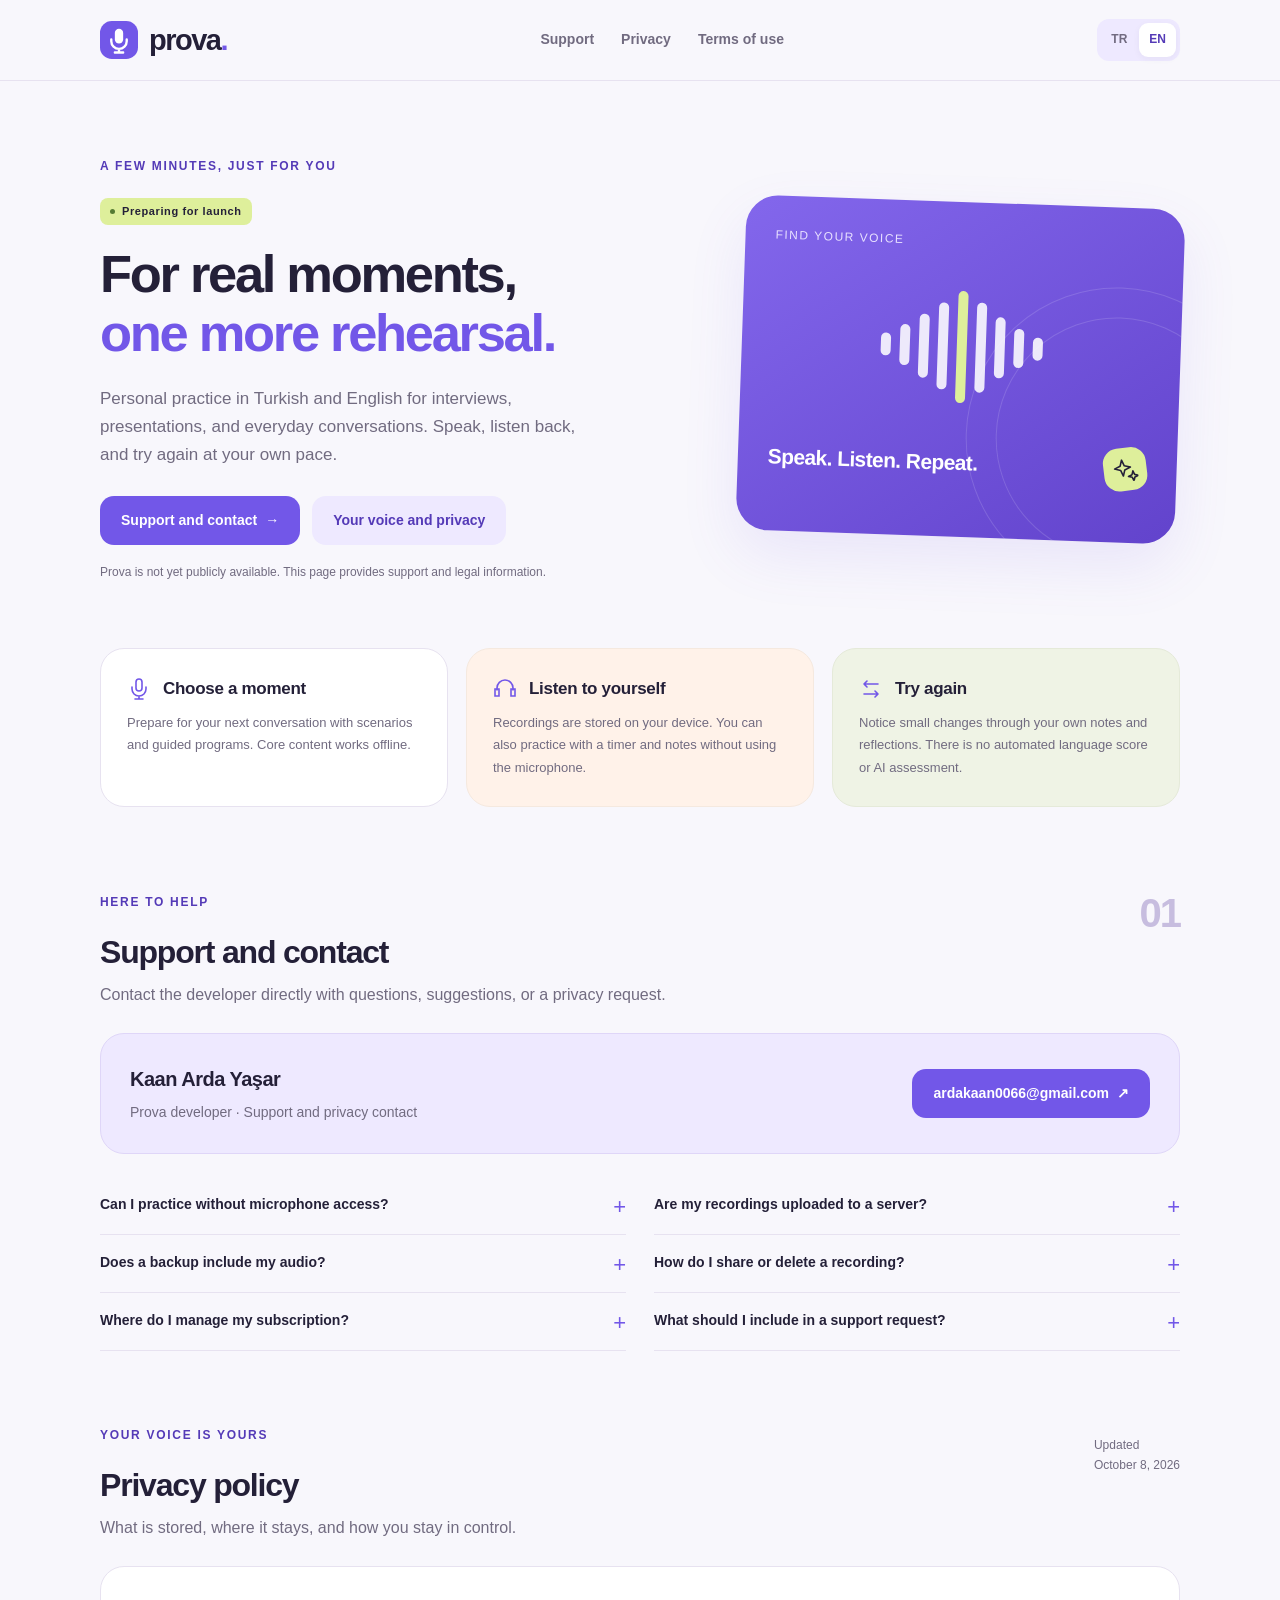
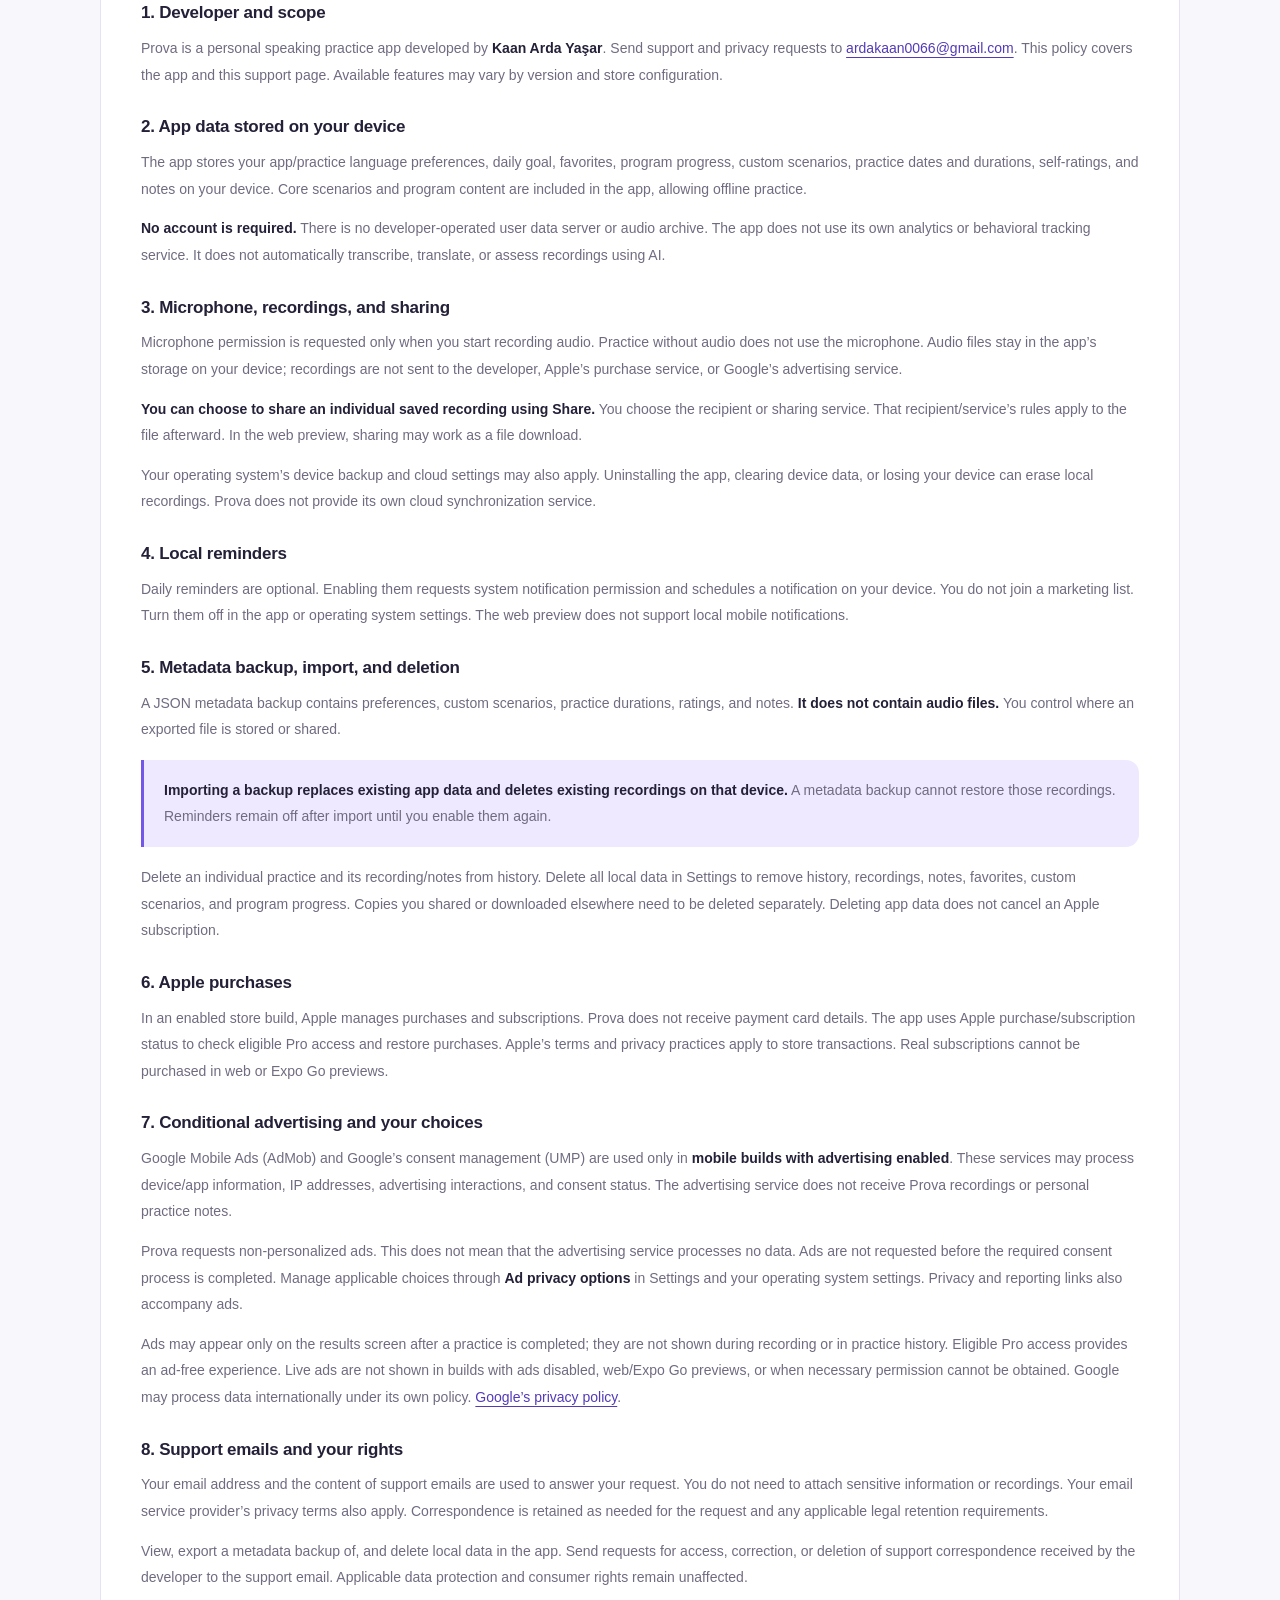
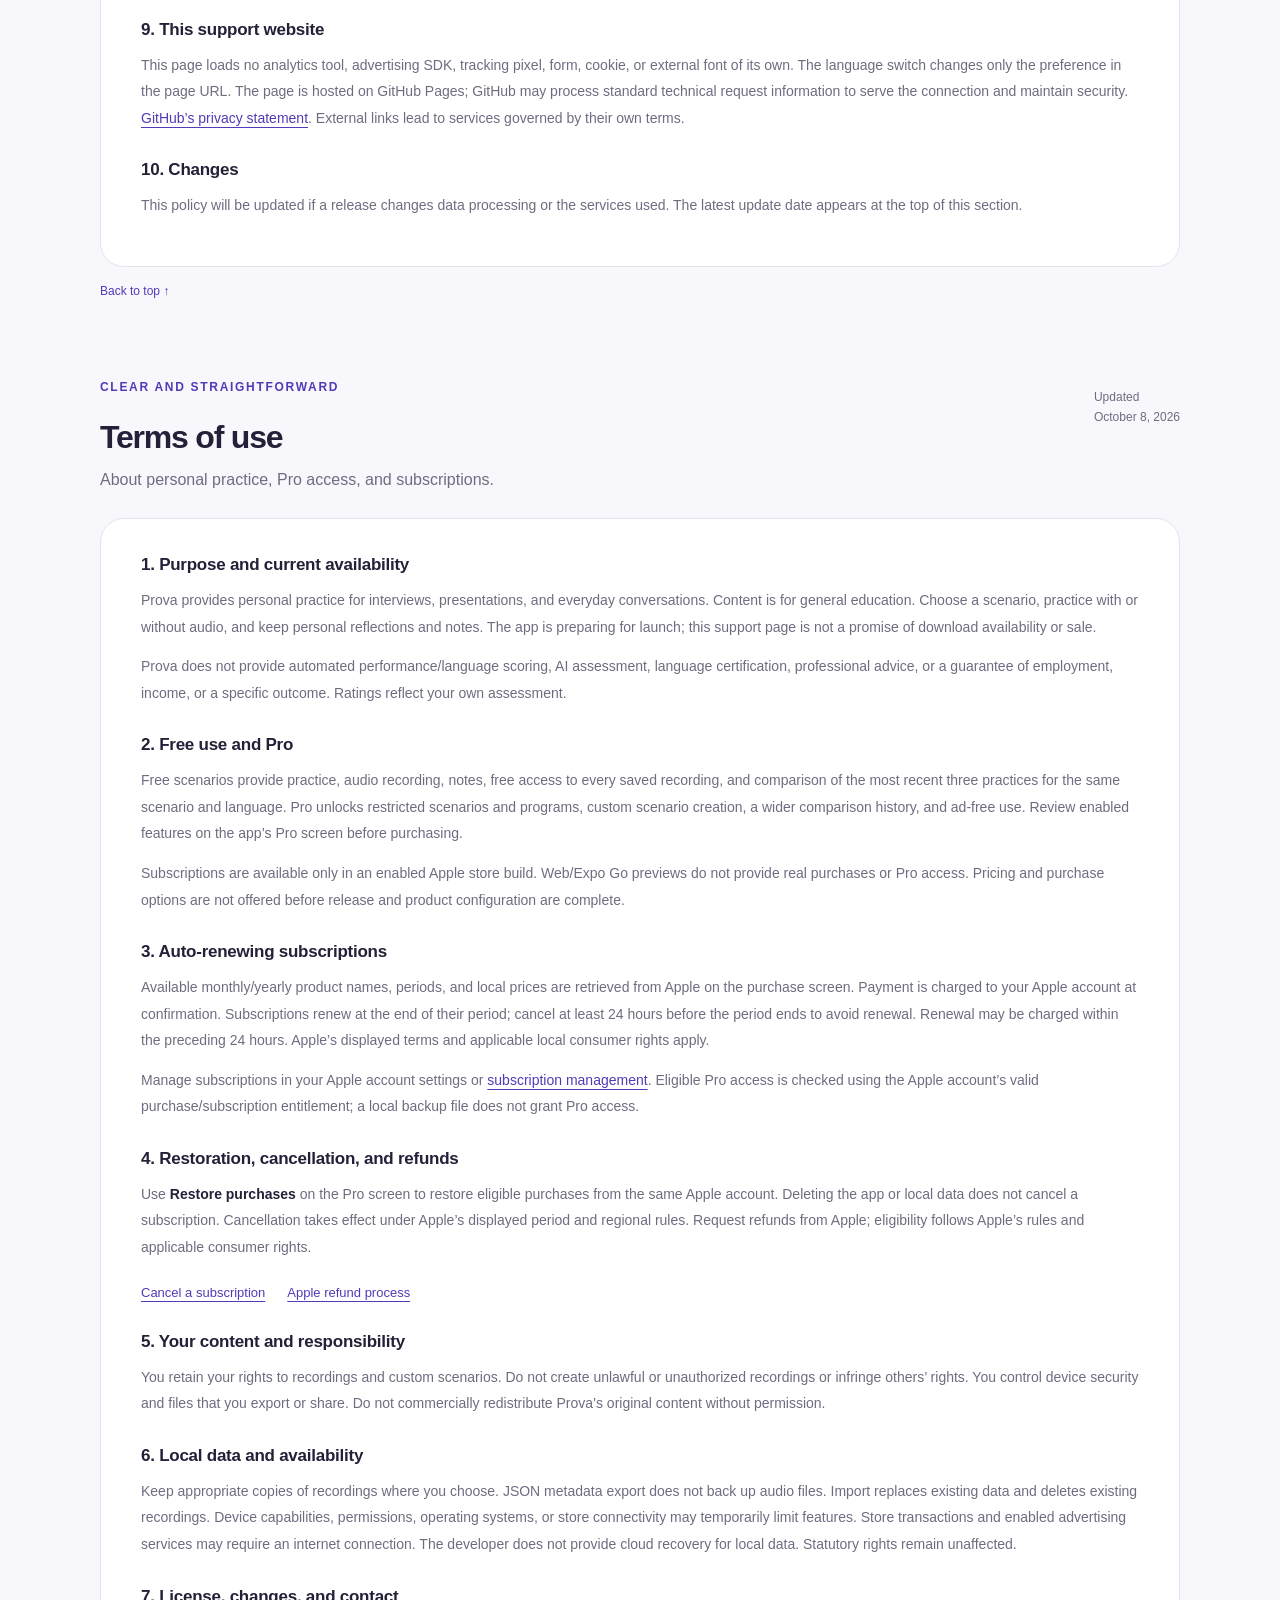
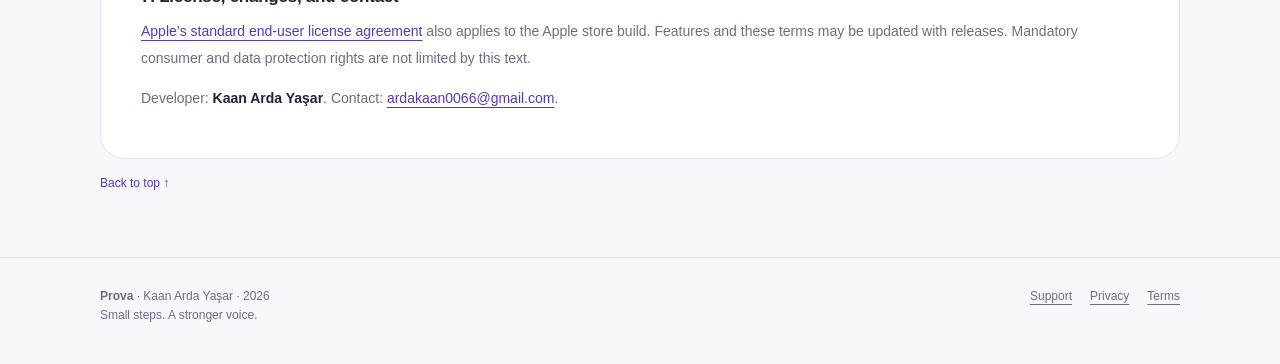
==== prova/index.html @ 41721813 "Add Prova bilingual support and privacy page" ====
<!doctype html>
<html lang="tr">
<head>
  <meta charset="utf-8">
  <meta name="viewport" content="width=device-width,initial-scale=1">
  <meta name="theme-color" content="#7257e8">
  <meta name="description" content="Prova: iş görüşmesi, sunum ve günlük konuşma için Türkçe ve İngilizce kişisel pratik. Destek, gizlilik politikası ve kullanım koşulları.">
  <title>Prova — Destek ve gizlilik</title>
  <link rel="icon" href="data:image/svg+xml,%3Csvg xmlns='http://www.w3.org/2000/svg' viewBox='0 0 64 64'%3E%3Crect width='64' height='64' rx='20' fill='%237257e8'/%3E%3Crect x='25' y='13' width='14' height='25' rx='7' fill='white'/%3E%3Cpath d='M19 31v3a13 13 0 0 0 26 0v-3M32 47v6M25 53h14' fill='none' stroke='white' stroke-width='4' stroke-linecap='round'/%3E%3C/svg%3E">
  <style>
    :root{--bg:#f8f7fc;--ink:#242038;--muted:#716b80;--purple:#7257e8;--deep:#543ab7;--lavender:#eee9ff;--lime:#deef9b;--line:#e7e2f0;--white:#fff;--radius:24px}
    *{box-sizing:border-box}html{scroll-behavior:smooth;scroll-padding-top:112px}body{margin:0;background:var(--bg);color:var(--ink);font:16px/1.65 -apple-system,BlinkMacSystemFont,"Segoe UI",sans-serif;-webkit-font-smoothing:antialiased}body[data-language="tr"] [lang="en"],body[data-language="en"] [lang="tr"]{display:none!important}a{color:var(--deep);text-underline-offset:4px}a:hover{color:var(--purple)}button{font:inherit}button,a,summary{-webkit-tap-highlight-color:transparent}a:focus-visible,button:focus-visible,summary:focus-visible{outline:3px solid var(--purple);outline-offset:5px;border-radius:6px}.wrap{width:min(1080px,calc(100% - 48px));margin:auto}.skip{position:fixed;top:-100px;left:16px;z-index:100;background:var(--white);padding:12px 18px}.skip:focus{top:12px}.header{position:sticky;top:0;z-index:10;background:rgba(248,247,252,.96);border-bottom:1px solid var(--line);backdrop-filter:blur(14px)}.topbar{display:flex;align-items:center;justify-content:space-between;gap:20px;padding:19px 0}.brand{display:inline-flex;align-items:center;gap:11px;text-decoration:none;color:var(--ink);font-size:29px;font-weight:800;letter-spacing:-1.5px;line-height:1}.brand svg{width:38px;height:38px;flex:none}.brand>span{color:var(--ink)}.brand>span>span{color:var(--purple)}.nav{display:flex;align-items:center;gap:27px}.nav a{font-size:14px;font-weight:650;text-decoration:none;color:var(--muted);padding:8px 0}.nav a:hover{color:var(--purple)}.language{display:flex;background:var(--lavender);padding:4px;border-radius:12px;gap:2px}.language button{border:0;background:transparent;color:var(--muted);border-radius:9px;padding:7px 10px;font-size:12px;font-weight:750;min-height:34px;cursor:pointer}.language button[aria-pressed="true"]{background:var(--white);color:var(--deep);box-shadow:0 2px 7px #2420380c}.hero{display:grid;grid-template-columns:1.3fr 1fr;align-items:center;gap:70px;padding:76px 0 65px}.eyebrow{color:var(--deep);font-size:12px;font-weight:750;letter-spacing:1.7px;text-transform:uppercase;margin:0 0 19px}.pill{display:inline-flex;align-items:center;gap:7px;border-radius:8px;padding:5px 10px;background:var(--lime);font-size:11px;letter-spacing:.6px;font-weight:750;line-height:1.6}.pill:before{content:"";width:5px;height:5px;border-radius:50%;background:#557b32}h1{font-size:clamp(39px,4.1vw,58px);line-height:1.13;letter-spacing:-2.3px;margin:19px 0 22px;font-weight:800}h1 em{font-style:normal;color:var(--purple)}.intro{max-width:490px;color:var(--muted);font-size:17px;margin:0 0 27px}.actions{display:flex;gap:12px;align-items:center;flex-wrap:wrap}.button{display:inline-flex;align-items:center;justify-content:center;gap:8px;min-height:49px;padding:12px 21px;border-radius:14px;background:var(--purple);color:var(--white);font-size:14px;font-weight:700;text-decoration:none}.button:hover{background:var(--deep);color:white}.button.secondary{background:var(--lavender);color:var(--deep)}.availability{margin:18px 0 0;color:var(--muted);font-size:12px}.voice-card{position:relative;isolation:isolate;overflow:hidden;min-height:335px;padding:30px;border-radius:32px;background:linear-gradient(145deg,#8367ec,#6243cc);color:white;box-shadow:0 24px 58px #7257e81c;transform:rotate(2deg)}.voice-card:before,.voice-card:after{content:"";position:absolute;z-index:-1;border:1px solid #ffffff24;width:300px;height:300px;border-radius:50%;right:-90px;top:80px}.voice-card:after{width:240px;height:240px;right:-60px;top:110px}.voice-caption{font-size:12px;letter-spacing:1.5px;text-transform:uppercase;color:#e8e1ff}.wave{display:flex;align-items:center;justify-content:center;gap:9px;height:170px;margin:10px 0}.wave i{display:block;width:10px;border-radius:9px;background:#ffffffde;height:var(--height)}.wave i:nth-child(5){background:var(--lime)}.voice-bottom{display:flex;align-items:center;justify-content:space-between;gap:12px}.voice-bottom strong{font-size:21px;letter-spacing:-.6px}.voice-mark{display:grid;place-items:center;width:43px;height:43px;background:var(--lime);color:var(--ink);border-radius:15px;transform:rotate(-9deg)}.voice-mark svg{width:24px;height:24px}.steps{display:grid;grid-template-columns:repeat(3,1fr);gap:18px;margin-bottom:66px}.step{padding:26px;border-radius:var(--radius);border:1px solid var(--line);background:var(--white)}.step:nth-child(2){background:#fff2e9;border-color:#f5e9df}.step:nth-child(3){background:#eff3e5;border-color:#e5ead9}.step-head{display:flex;gap:12px;align-items:center;margin-bottom:9px}.step svg{width:24px;height:24px;color:var(--purple);flex:none}.step h2{font-size:17px;margin:0;letter-spacing:-.3px}.step p{font-size:13px;color:var(--muted);margin:0;line-height:1.75}.section{scroll-margin-top:0;padding:20px 0 55px}.section-top{display:flex;align-items:flex-start;gap:20px;justify-content:space-between;margin-bottom:25px}.section h2{font-size:32px;line-height:1.25;letter-spacing:-1.2px;margin:0 0 10px}.section-description{color:var(--muted);max-width:650px;margin:0}.section-number{color:#c7bddf;font-size:40px;line-height:1;font-weight:750;letter-spacing:-2px}.support-card{padding:29px;border-radius:var(--radius);background:var(--lavender);border:1px solid #dfd6f8;display:flex;align-items:center;justify-content:space-between;gap:25px;margin-bottom:23px}.support-card h3{font-size:20px;letter-spacing:-.5px;margin:0 0 5px}.support-card p{margin:0;color:var(--muted);font-size:14px}.contact{white-space:nowrap;font-size:14px}.faq{display:grid;grid-template-columns:1fr 1fr;gap:0 28px}.faq details{border-bottom:1px solid var(--line);padding:16px 0}.faq summary{cursor:pointer;font-size:14px;font-weight:700;list-style:none;position:relative;padding-right:30px;min-height:25px}.faq summary:after{content:"+";position:absolute;right:0;color:var(--purple);font-size:22px;top:-4px;font-weight:400}.faq details[open] summary:after{content:"−"}.faq summary::-webkit-details-marker{display:none}.faq p{font-size:13px;line-height:1.8;color:var(--muted);margin:12px 0 2px}.policy{border:1px solid var(--line);border-radius:var(--radius);background:var(--white);padding:34px 40px}.policy h3{font-size:17px;line-height:1.4;letter-spacing:-.25px;margin:27px 0 10px}.policy h3:first-child{margin-top:0}.policy p,.policy li{font-size:14px;line-height:1.9;color:var(--muted)}.policy p{margin:0 0 13px}.policy ul{margin:8px 0 14px;padding-left:22px}.policy li{padding-left:4px;margin:6px 0}.policy strong{color:var(--ink);font-weight:650}.notice{padding:17px 20px;background:var(--lavender);border-left:3px solid var(--purple);border-radius:0 13px 13px 0;margin:17px 0}.notice p:last-child{margin-bottom:0}.updated{font-size:12px;color:var(--muted);white-space:nowrap;padding-top:10px}.links{display:flex;flex-wrap:wrap;gap:10px 22px;padding-top:8px}.links a{font-size:13px}.footer{border-top:1px solid var(--line);padding:29px 0 38px;margin-top:6px}.footer-inner{display:flex;justify-content:space-between;gap:20px;align-items:flex-start}.footer p{font-size:12px;color:var(--muted);margin:0}.footer-nav{display:flex;gap:18px;flex-wrap:wrap}.footer-nav a{font-size:12px;color:var(--muted)}.back-top{font-size:12px;display:inline-block;margin-top:15px;text-decoration:none}.no-js{border:1px solid var(--line);border-radius:16px;padding:20px;margin:20px auto}.no-js p{margin:0;color:var(--muted);font-size:13px}
    @media(max-width:800px){.hero{gap:35px;padding-top:55px;grid-template-columns:1.2fr 1fr}h1{font-size:43px}.voice-card{min-height:300px;padding:24px}.wave{gap:6px}.wave i{width:8px}.nav{gap:18px}.steps{gap:12px}.step{padding:20px}.support-card{align-items:flex-start;flex-direction:column;gap:18px}.policy{padding:27px}.updated{white-space:normal}}
    @media(max-width:600px){html{scroll-padding-top:138px}.wrap{width:calc(100% - 40px)}.topbar{flex-wrap:wrap;gap:13px;padding:16px 0 12px}.brand{font-size:27px}.brand svg{width:34px;height:34px}.nav{order:3;width:100%;justify-content:space-between;gap:18px}.nav a{font-size:13px;padding:5px 0}.language{margin-left:auto}.hero{grid-template-columns:1fr;gap:29px;padding:41px 0 37px}.eyebrow{margin-bottom:14px;font-size:11px;letter-spacing:1.4px}h1{font-size:41px;letter-spacing:-1.8px;line-height:1.16;margin-top:18px}.intro{font-size:15px;line-height:1.8;margin-bottom:22px}.voice-card{min-height:273px;transform:rotate(1deg);padding:24px;border-radius:26px}.wave{height:139px;margin:7px 0;gap:9px}.wave i{width:9px}.voice-bottom strong{font-size:20px}.steps{grid-template-columns:1fr;gap:12px;margin-bottom:44px}.step{padding:20px}.section{scroll-margin-top:0;padding-bottom:37px}.section h2{font-size:27px;letter-spacing:-.9px}.section-top{margin-bottom:20px;gap:15px}.section-number{font-size:33px}.section-description{font-size:14px}.support-card{padding:22px}.support-card p{font-size:13px}.contact{white-space:normal;overflow-wrap:anywhere;width:100%;font-size:13px}.faq{grid-template-columns:1fr}.policy{padding:23px 21px;border-radius:20px}.policy h3{font-size:16px;margin-top:25px}.policy p,.policy li{font-size:13px;line-height:1.95}.updated{font-size:11px;padding-top:5px;max-width:90px;text-align:right}.notice{padding:14px 16px}.footer-inner{flex-direction:column;gap:17px}.footer-nav{gap:16px}.links{gap:13px 20px}.actions .button{font-size:13px;padding:12px 17px} }
    @media(prefers-reduced-motion:reduce){html{scroll-behavior:auto}}@media print{.header,.voice-card,.actions,.language,.footer-nav{display:none}.wrap{width:100%}.hero{display:block;padding:0}.section{break-inside:avoid}.policy{border:0;padding:0}.step{border:0}.footer{margin-top:20px}body{background:white}.policy p,.policy li{color:#333}}
  </style>
</head>
<body data-language="tr">
  <a class="skip" href="#main"><span lang="tr">İçeriğe geç</span><span lang="en">Skip to content</span></a>
  <header class="header">
    <div class="wrap topbar">
      <a class="brand" href="#main" aria-label="Prova">
        <svg aria-hidden="true" viewBox="0 0 64 64" fill="none"><rect width="64" height="64" rx="20" fill="#7257e8"/><rect x="25" y="13" width="14" height="25" rx="7" fill="white"/><path d="M19 31v3a13 13 0 0 0 26 0v-3M32 47v6M25 53h14" stroke="white" stroke-width="4" stroke-linecap="round"/></svg>
        <span>prova<span>.</span></span>
      </a>
      <nav class="nav" aria-label="Prova"><a href="#support"><span lang="tr">Destek</span><span lang="en">Support</span></a><a href="#privacy"><span lang="tr">Gizlilik</span><span lang="en">Privacy</span></a><a href="#terms"><span lang="tr">Kullanım koşulları</span><span lang="en">Terms of use</span></a></nav>
      <div class="language" aria-label="Language"><button type="button" data-set-language="tr" aria-pressed="true" aria-label="Türkçe">TR</button><button type="button" data-set-language="en" aria-pressed="false" aria-label="English">EN</button></div>
    </div>
  </header>
  <main id="main" class="wrap">
    <noscript><div class="no-js"><p>JavaScript kapalıyken Türkçe içerik gösterilir. Dil değişimi için JavaScript’i açabilirsin. / Turkish content is shown with JavaScript disabled. Enable JavaScript to switch to English.</p></div></noscript>
    <section class="hero" aria-labelledby="hero-title">
      <div>
        <p class="eyebrow"><span lang="tr">Kendine birkaç dakika ayır</span><span lang="en">A few minutes, just for you</span></p>
        <span class="pill"><span lang="tr">Yayın hazırlığı sürüyor</span><span lang="en">Preparing for launch</span></span>
        <h1 id="hero-title"><span lang="tr">Gerçek anlar için,<br><em>bir prova daha.</em></span><span lang="en">For real moments,<br><em>one more rehearsal.</em></span></h1>
        <p class="intro"><span lang="tr">İş görüşmeleri, sunumlar ve günlük konuşmalar için Türkçe ve İngilizce kişisel pratik. Konuş, kendini dinle, kendi hızında yeniden dene.</span><span lang="en">Personal practice in Turkish and English for interviews, presentations, and everyday conversations. Speak, listen back, and try again at your own pace.</span></p>
        <div class="actions"><a class="button" href="#support"><span lang="tr">Destek ve iletişim</span><span lang="en">Support and contact</span><span aria-hidden="true">→</span></a><a class="button secondary" href="#privacy"><span lang="tr">Sesin ve gizliliğin</span><span lang="en">Your voice and privacy</span></a></div>
        <p class="availability"><span lang="tr">Prova henüz genel kullanıma sunulmadı. Bu sayfa destek ve yasal bilgiler içindir.</span><span lang="en">Prova is not yet publicly available. This page provides support and legal information.</span></p>
      </div>
      <div class="voice-card" aria-hidden="true"><div class="voice-caption"><span lang="tr">Kendi sesini bul</span><span lang="en">Find your voice</span></div><div class="wave"><i style="--height:23px"></i><i style="--height:41px"></i><i style="--height:64px"></i><i style="--height:87px"></i><i style="--height:112px"></i><i style="--height:90px"></i><i style="--height:61px"></i><i style="--height:39px"></i><i style="--height:23px"></i></div><div class="voice-bottom"><strong><span lang="tr">Konuş. Dinle. Tekrarla.</span><span lang="en">Speak. Listen. Repeat.</span></strong><div class="voice-mark"><svg viewBox="0 0 24 24" fill="none" stroke="currentColor" stroke-width="1.6" stroke-linecap="round" stroke-linejoin="round"><path d="m9 2 2.1 5.9L17 10l-5.9 2.1L9 18l-2.1-5.9L1 10l5.9-2.1L9 2Zm10 12 1.3 3.7L24 19l-3.7 1.3L19 24l-1.3-3.7L14 19l3.7-1.3L19 14Z"/></svg></div></div></div>
    </section>
    <div class="steps">
      <article class="step"><div class="step-head"><svg aria-hidden="true" viewBox="0 0 24 24" fill="none" stroke="currentColor" stroke-width="1.6" stroke-linecap="round"><rect x="9" y="2" width="6" height="12" rx="3"/><path d="M5 10v2a7 7 0 0 0 14 0v-2M12 19v3M8 22h8"/></svg><h2><span lang="tr">Bir konu seç</span><span lang="en">Choose a moment</span></h2></div><p><span lang="tr">Hazır senaryolar ve rehberli programlarla bir sonraki konuşmana hazırlan. Temel içerik çevrimdışı çalışır.</span><span lang="en">Prepare for your next conversation with scenarios and guided programs. Core content works offline.</span></p></article>
      <article class="step"><div class="step-head"><svg aria-hidden="true" viewBox="0 0 24 24" fill="none" stroke="currentColor" stroke-width="1.6" stroke-linecap="round"><path d="M4 13v-2a8 8 0 0 1 16 0v2M4 12H2v7h4v-7H4Zm16 0h2v7h-4v-7h2Z"/></svg><h2><span lang="tr">Kendini dinle</span><span lang="en">Listen to yourself</span></h2></div><p><span lang="tr">Kayıtların cihazında tutulur. Mikrofon kullanmadan zamanlayıcı ve notlarla da pratik yapabilirsin.</span><span lang="en">Recordings are stored on your device. You can also practice with a timer and notes without using the microphone.</span></p></article>
      <article class="step"><div class="step-head"><svg aria-hidden="true" viewBox="0 0 24 24" fill="none" stroke="currentColor" stroke-width="1.6" stroke-linecap="round" stroke-linejoin="round"><path d="M19 7H5l3-3M5 7l3 3M5 17h14l-3 3M19 17l-3-3"/></svg><h2><span lang="tr">Tekrar dene</span><span lang="en">Try again</span></h2></div><p><span lang="tr">Kendi notların ve değerlendirmelerinle küçük değişimleri fark et. Otomatik dil puanı veya yapay zekâ değerlendirmesi yoktur.</span><span lang="en">Notice small changes through your own notes and reflections. There is no automated language score or AI assessment.</span></p></article>
    </div>

    <section id="support" class="section" aria-labelledby="support-title">
      <div class="section-top"><div><p class="eyebrow"><span lang="tr">Yanındayız</span><span lang="en">Here to help</span></p><h2 id="support-title"><span lang="tr">Destek ve iletişim</span><span lang="en">Support and contact</span></h2><p class="section-description"><span lang="tr">Bir sorunun, önerin veya gizlilik talebin varsa geliştiriciye doğrudan ulaşabilirsin.</span><span lang="en">Contact the developer directly with questions, suggestions, or a privacy request.</span></p></div><span class="section-number" aria-hidden="true">01</span></div>
      <div class="support-card"><div><h3>Kaan Arda Yaşar</h3><p><span lang="tr">Prova geliştiricisi · Destek ve gizlilik iletişimi</span><span lang="en">Prova developer · Support and privacy contact</span></p></div><a class="button contact" href="mailto:ardakaan0066@gmail.com?subject=Prova%20Support">ardakaan0066@gmail.com <span aria-hidden="true">↗</span></a></div>
      <div class="faq">
        <details><summary><span lang="tr">Mikrofon izni vermeden kullanabilir miyim?</span><span lang="en">Can I practice without microphone access?</span></summary><p><span lang="tr">Evet. Kayıtsız prova modunda mikrofon açılmaz. Zamanlayıcıyla çalışabilir, süreyi, kendi değerlendirmelerini ve notlarını kaydedebilirsin.</span><span lang="en">Yes. Practice without audio keeps the microphone off. Use the timer and save your duration, personal reflections, and notes.</span></p></details>
        <details><summary><span lang="tr">Ses kayıtlarım bir sunucuya gönderiliyor mu?</span><span lang="en">Are my recordings uploaded to a server?</span></summary><p><span lang="tr">Prova sesini geliştirici sunucusuna veya reklam hizmetine yüklemez. Bir kaydı kendin paylaşırsan seçtiğin alıcı ya da hizmet dosyayı alır. İşletim sisteminin cihaz yedekleme ayarları ayrıca geçerli olabilir.</span><span lang="en">Prova does not upload audio to a developer server or advertising service. If you choose to share a recording, your selected recipient or service receives the file. Your operating system’s device backup settings may also apply.</span></p></details>
        <details><summary><span lang="tr">Yedek dosyam sesleri de içerir mi?</span><span lang="en">Does a backup include my audio?</span></summary><p><span lang="tr">Hayır. JSON metaveri yedeği tercihleri, senaryoları, süreleri, puanları ve notları içerir. Ses dosyalarını içermez. İçe aktarma mevcut verileri değiştirir ve cihazdaki mevcut ses kayıtlarını siler.</span><span lang="en">No. A JSON metadata backup includes preferences, scenarios, durations, ratings, and notes. It contains no audio files. Importing replaces existing data and deletes existing recordings on that device.</span></p></details>
        <details><summary><span lang="tr">Bir kaydı nasıl paylaşırım veya silerim?</span><span lang="en">How do I share or delete a recording?</span></summary><p><span lang="tr">Kaydedilmiş bir provanın oynatıcısındaki Paylaş düğmesiyle tek kaydı seçtiğin yere gönderebilirsin. Gelişim geçmişinden bir provayı, Ayarlar’dan ise tüm yerel verileri silebilirsin.</span><span lang="en">Use Share in a saved practice’s player to send that individual recording where you choose. Delete one practice from history, or all local data from Settings.</span></p></details>
        <details><summary><span lang="tr">Aboneliğimi nereden yönetirim?</span><span lang="en">Where do I manage my subscription?</span></summary><p><span lang="tr">Satışa açık Apple mağaza sürümünde Pro ekranındaki yönetim bağlantısını veya iPhone’da Ayarlar → adın → Abonelikler yolunu kullanabilirsin. Uygulamayı silmek aboneliği iptal etmez. <a href="https://support.apple.com/en-us/118428" target="_blank" rel="noopener noreferrer">Apple’ın iptal yönergeleri</a>.</span><span lang="en">In an enabled Apple store build, use the management link on the Pro screen or iPhone Settings → your name → Subscriptions. Deleting the app does not cancel a subscription. <a href="https://support.apple.com/en-us/118428" target="_blank" rel="noopener noreferrer">Apple’s cancellation instructions</a>.</span></p></details>
        <details><summary><span lang="tr">Bir sorun bildirirken ne göndermeliyim?</span><span lang="en">What should I include in a support request?</span></summary><p><span lang="tr">Cihaz modelini, uygulama sürümünü ve sorunu hangi adımlarla gördüğünü yazman yeterli. Şifre, ödeme kartı, ses kaydı veya hassas bir bilgi göndermek zorunda değilsin.</span><span lang="en">Include your device model, app version, and the steps that led to the problem. You do not need to send passwords, payment details, recordings, or sensitive information.</span></p></details>
      </div>
    </section>

    <section id="privacy" class="section" aria-labelledby="privacy-title">
      <div class="section-top"><div><p class="eyebrow"><span lang="tr">Sesin sana ait</span><span lang="en">Your voice is yours</span></p><h2 id="privacy-title"><span lang="tr">Gizlilik politikası</span><span lang="en">Privacy policy</span></h2><p class="section-description"><span lang="tr">Hangi veriler tutulur, nerede kalır ve kontrolü nasıl sende tutarsın?</span><span lang="en">What is stored, where it stays, and how you stay in control.</span></p></div><div class="updated"><span lang="tr">Güncelleme<br>8 Ekim 2026</span><span lang="en">Updated<br>October 8, 2026</span></div></div>
      <div class="policy">
        <div lang="tr">
          <h3>1. Geliştirici ve kapsam</h3><p>Prova, <strong>Kaan Arda Yaşar</strong> tarafından geliştirilen kişisel konuşma pratiği uygulamasıdır. Destek ve gizlilik talepleri için <a href="mailto:ardakaan0066@gmail.com">ardakaan0066@gmail.com</a> adresini kullanabilirsin. Bu politika uygulamayı ve bu destek sayfasını kapsar. Kullanılabilir özellikler sürüme ve mağaza yapılandırmasına göre değişebilir.</p>
          <h3>2. Cihazında tutulan uygulama verileri</h3><p>Uygulama dil ve pratik dili tercihlerini, günlük hedefini, favorilerini, program ilerlemeni, kişisel senaryolarını, prova tarihlerini ve sürelerini, kendi puanlarını ve notlarını cihazında saklar. Temel senaryolar ve program içeriği uygulamanın içindedir; çevrimdışı pratik yapılabilir.</p><p><strong>Hesap açman gerekmez.</strong> Geliştiricinin işlettiği bir kullanıcı verisi sunucusu veya ses arşivi yoktur. Uygulama kendi analitik ya da davranış izleme hizmetini kullanmaz. Otomatik konuşma dökümü, çeviri veya yapay zekâ ile değerlendirme yapılmaz.</p>
          <h3>3. Mikrofon, kayıtlar ve paylaşım</h3><p>Mikrofon izni yalnızca sesli kayıt başlattığında istenir. Kayıtsız prova modunda mikrofon kullanılmaz. Ses dosyaları uygulamanın cihazdaki alanında tutulur; geliştiriciye, Apple satın alma hizmetine veya Google reklam hizmetine ses kaydı gönderilmez.</p><p>Kaydedilmiş <strong>tek bir kaydı Paylaş düğmesiyle kendin paylaşabilirsin</strong>. Alıcıyı veya paylaşım hizmetini sen seçersin. Bu işlem sonrasında dosyaya seçtiğin alıcı/hizmetin kuralları uygulanır. Web önizlemesinde paylaşım bir dosya indirmesi olarak çalışabilir.</p><p>İşletim sisteminin cihaz yedekleme ve bulut ayarları ayrıca geçerli olabilir. Uygulamayı kaldırmak, cihaz verilerini temizlemek veya cihazını kaybetmek yerel kayıtlarını kaybettirebilir. Prova sana ait bir bulut senkronizasyon hizmeti sağlamaz.</p>
          <h3>4. Yerel hatırlatmalar</h3><p>Günlük hatırlatmalar isteğe bağlıdır. Açtığında sistem bildirim izni istenir ve bildirim cihazında planlanır. Bir pazarlama listesine kaydolmazsın. Ayarlar’dan veya işletim sisteminden kapatabilirsin. Web önizlemesi yerel mobil bildirimleri desteklemez.</p>
          <h3>5. Metaveri yedeği, içe aktarma ve silme</h3><p>JSON metaveri yedeği; tercihleri, kişisel senaryoları, prova sürelerini, puanları ve notları içerir. <strong>Ses dosyalarını içermez.</strong> Dışa aktardığın dosyanın nerede tutulacağı veya kimle paylaşılacağı senin kontrolündedir.</p><div class="notice"><p><strong>Yedek içe aktarma mevcut uygulama verilerini değiştirir ve cihazdaki mevcut ses kayıtlarını siler.</strong> Metaveri yedeği bu sesleri geri getirmez. İçe aktarma sonrasında hatırlatmalar yeniden etkinleştirilene kadar kapalı kalır.</p></div><p>Gelişim geçmişinden tek bir provayı ve onun sesini/notlarını silebilirsin. Ayarlar’daki tüm yerel verileri silme işlemi geçmişini, seslerini, notlarını, favorilerini, kişisel senaryolarını ve program ilerlemeni kaldırır. Başka bir yere paylaştığın veya indirdiğin kopyalar ayrıca silinmelidir. Veri silmek bir Apple aboneliğini iptal etmez.</p>
          <h3>6. Apple satın almaları</h3><p>Satışa açık mağaza sürümünde Apple satın alma ve abonelik işlemlerini yönetir. Prova kart bilgilerini almaz. Uygulama, uygun Pro erişimini kontrol etmek ve satın almaları geri yüklemek için Apple’ın satın alma/abonelik durumunu kullanır. Mağaza işlemlerinde Apple’ın koşulları ve gizlilik uygulamaları geçerlidir. Web ve Expo Go önizlemesinde gerçek abonelik satın alınamaz.</p>
          <h3>7. Koşullu reklam hizmeti ve tercihlerin</h3><p>Yalnızca <strong>reklam hizmeti etkinleştirilmiş mobil sürümlerde</strong> Google Mobile Ads (AdMob) ve Google’ın onay yönetimi (UMP) kullanılır. Bu hizmetler cihaz/uygulama bilgilerini, IP adresini, reklam etkileşimlerini ve onay durumunu işleyebilir. Reklam hizmeti Prova ses kayıtlarını veya kişisel prova notlarını almaz.</p><p>Prova kişiselleştirilmemiş reklam ister. Bu tercih reklam hizmetinin hiç veri işlemediği anlamına gelmez. Gerekli onay akışı tamamlanmadan reklam isteği yapılmaz. Ayarlar’daki <strong>Reklam gizlilik seçenekleri</strong> ve işletim sistemi ayarları üzerinden uygun tercihlerini yönetebilirsin. Reklam sırasında gizlilik ve bildirme bağlantıları da bulunur.</p><p>Reklamlar yalnızca tamamlanmış bir provanın sonuç ekranında gösterilebilir; kayıt sırasında veya prova geçmişinde gösterilmez. Geçerli Pro erişimi reklamsız kullanım sağlar. Reklam servisi kapalı sürümlerde, web/Expo Go önizlemesinde veya gerekli izinler alınamadığında gerçek reklam gösterilmez. Google kendi politikası kapsamında verileri farklı ülkelerde işleyebilir. <a href="https://policies.google.com/privacy" target="_blank" rel="noopener noreferrer">Google gizlilik politikası</a>.</p>
          <h3>8. Destek e-postaları ve veri hakların</h3><p>Gönderdiğin destek e-postalarındaki adres ve içerik talebini yanıtlamak için kullanılır. Hassas bilgi veya ses kaydı eklemen gerekmez. E-posta hizmet sağlayıcısının kendi gizlilik koşulları da geçerlidir. Destek yazışmaları talep için gerekli olduğu sürece ve varsa geçerli yasal saklama yükümlülükleri kapsamında tutulur.</p><p>Yerel verilerini uygulamada görüntüleyebilir, metaveri olarak dışa aktarabilir ve silebilirsin. Geliştiricinin aldığı destek yazışmaları için erişim, düzeltme veya silme talebini destek adresine iletebilirsin. Uygulanabilir veri koruma ve tüketici hakların saklıdır.</p>
          <h3>9. Bu destek sitesi</h3><p>Bu sayfa kendi analiz aracı, reklam SDK’sı, izleme pikseli, form, çerez veya harici yazı tipi yüklemez. Dil seçimi yalnızca sayfa adresindeki tercihi değiştirir. Sayfa GitHub Pages üzerinde barındırılır; GitHub bağlantıyı sunmak ve güvenliği sağlamak için standart teknik istek bilgilerini işleyebilir. <a href="https://docs.github.com/en/site-policy/privacy-policies/github-general-privacy-statement" target="_blank" rel="noopener noreferrer">GitHub gizlilik bildirimi</a>. Harici bir bağlantıyı açtığında ilgili hizmetin kendi koşulları geçerli olur.</p>
          <h3>10. Değişiklikler</h3><p>Bir sürüm veri işleme veya kullanılan hizmetleri değiştirirse bu politika güncellenir. Son güncelleme tarihi bu bölümün başında yer alır.</p>
        </div>
        <div lang="en">
          <h3>1. Developer and scope</h3><p>Prova is a personal speaking practice app developed by <strong>Kaan Arda Yaşar</strong>. Send support and privacy requests to <a href="mailto:ardakaan0066@gmail.com">ardakaan0066@gmail.com</a>. This policy covers the app and this support page. Available features may vary by version and store configuration.</p>
          <h3>2. App data stored on your device</h3><p>The app stores your app/practice language preferences, daily goal, favorites, program progress, custom scenarios, practice dates and durations, self-ratings, and notes on your device. Core scenarios and program content are included in the app, allowing offline practice.</p><p><strong>No account is required.</strong> There is no developer-operated user data server or audio archive. The app does not use its own analytics or behavioral tracking service. It does not automatically transcribe, translate, or assess recordings using AI.</p>
          <h3>3. Microphone, recordings, and sharing</h3><p>Microphone permission is requested only when you start recording audio. Practice without audio does not use the microphone. Audio files stay in the app’s storage on your device; recordings are not sent to the developer, Apple’s purchase service, or Google’s advertising service.</p><p><strong>You can choose to share an individual saved recording using Share.</strong> You choose the recipient or sharing service. That recipient/service’s rules apply to the file afterward. In the web preview, sharing may work as a file download.</p><p>Your operating system’s device backup and cloud settings may also apply. Uninstalling the app, clearing device data, or losing your device can erase local recordings. Prova does not provide its own cloud synchronization service.</p>
          <h3>4. Local reminders</h3><p>Daily reminders are optional. Enabling them requests system notification permission and schedules a notification on your device. You do not join a marketing list. Turn them off in the app or operating system settings. The web preview does not support local mobile notifications.</p>
          <h3>5. Metadata backup, import, and deletion</h3><p>A JSON metadata backup contains preferences, custom scenarios, practice durations, ratings, and notes. <strong>It does not contain audio files.</strong> You control where an exported file is stored or shared.</p><div class="notice"><p><strong>Importing a backup replaces existing app data and deletes existing recordings on that device.</strong> A metadata backup cannot restore those recordings. Reminders remain off after import until you enable them again.</p></div><p>Delete an individual practice and its recording/notes from history. Delete all local data in Settings to remove history, recordings, notes, favorites, custom scenarios, and program progress. Copies you shared or downloaded elsewhere need to be deleted separately. Deleting app data does not cancel an Apple subscription.</p>
          <h3>6. Apple purchases</h3><p>In an enabled store build, Apple manages purchases and subscriptions. Prova does not receive payment card details. The app uses Apple purchase/subscription status to check eligible Pro access and restore purchases. Apple’s terms and privacy practices apply to store transactions. Real subscriptions cannot be purchased in web or Expo Go previews.</p>
          <h3>7. Conditional advertising and your choices</h3><p>Google Mobile Ads (AdMob) and Google’s consent management (UMP) are used only in <strong>mobile builds with advertising enabled</strong>. These services may process device/app information, IP addresses, advertising interactions, and consent status. The advertising service does not receive Prova recordings or personal practice notes.</p><p>Prova requests non-personalized ads. This does not mean that the advertising service processes no data. Ads are not requested before the required consent process is completed. Manage applicable choices through <strong>Ad privacy options</strong> in Settings and your operating system settings. Privacy and reporting links also accompany ads.</p><p>Ads may appear only on the results screen after a practice is completed; they are not shown during recording or in practice history. Eligible Pro access provides an ad-free experience. Live ads are not shown in builds with ads disabled, web/Expo Go previews, or when necessary permission cannot be obtained. Google may process data internationally under its own policy. <a href="https://policies.google.com/privacy" target="_blank" rel="noopener noreferrer">Google’s privacy policy</a>.</p>
          <h3>8. Support emails and your rights</h3><p>Your email address and the content of support emails are used to answer your request. You do not need to attach sensitive information or recordings. Your email service provider’s privacy terms also apply. Correspondence is retained as needed for the request and any applicable legal retention requirements.</p><p>View, export a metadata backup of, and delete local data in the app. Send requests for access, correction, or deletion of support correspondence received by the developer to the support email. Applicable data protection and consumer rights remain unaffected.</p>
          <h3>9. This support website</h3><p>This page loads no analytics tool, advertising SDK, tracking pixel, form, cookie, or external font of its own. The language switch changes only the preference in the page URL. The page is hosted on GitHub Pages; GitHub may process standard technical request information to serve the connection and maintain security. <a href="https://docs.github.com/en/site-policy/privacy-policies/github-general-privacy-statement" target="_blank" rel="noopener noreferrer">GitHub’s privacy statement</a>. External links lead to services governed by their own terms.</p>
          <h3>10. Changes</h3><p>This policy will be updated if a release changes data processing or the services used. The latest update date appears at the top of this section.</p>
        </div>
      </div>
      <a class="back-top" href="#main"><span lang="tr">Yukarı dön ↑</span><span lang="en">Back to top ↑</span></a>
    </section>

    <section id="terms" class="section" aria-labelledby="terms-title">
      <div class="section-top"><div><p class="eyebrow"><span lang="tr">Açık ve anlaşılır</span><span lang="en">Clear and straightforward</span></p><h2 id="terms-title"><span lang="tr">Kullanım koşulları</span><span lang="en">Terms of use</span></h2><p class="section-description"><span lang="tr">Kişisel pratik, Pro erişimi ve abonelikler hakkında.</span><span lang="en">About personal practice, Pro access, and subscriptions.</span></p></div><div class="updated"><span lang="tr">Güncelleme<br>8 Ekim 2026</span><span lang="en">Updated<br>October 8, 2026</span></div></div>
      <div class="policy">
        <div lang="tr">
          <h3>1. Hizmetin amacı ve mevcut durum</h3><p>Prova iş görüşmesi, sunum ve günlük konuşma için kişisel pratik sağlar. İçerik genel eğitim amaçlıdır. Bir senaryo seçebilir, sesli veya kayıtsız pratik yapabilir, kendi değerlendirmelerini ve notlarını tutabilirsin. Uygulama yayın hazırlığındadır; bu destek sayfası bir indirme veya satış vaadi değildir.</p><p>Prova otomatik başarı/dil puanı, yapay zekâ değerlendirmesi, dil sertifikası, profesyonel danışmanlık ya da iş, gelir veya belirli bir performans garantisi sunmaz. Puanlar kendi öz değerlendirmeni yansıtır.</p>
          <h3>2. Ücretsiz kullanım ve Pro</h3><p>Ücretsiz hazır senaryolarda pratik, ses kaydı, notlar, kendi kayıtlarının tamamına ücretsiz erişim ve aynı senaryonun aynı dildeki son üç provasıyla karşılaştırma kullanılabilir. Pro; kilitli senaryoları ve programları, kişisel senaryo oluşturmayı, daha geniş karşılaştırma geçmişini ve reklamsız kullanımı açar. Satın almadan önce etkin özellikleri uygulamadaki Pro ekranından incele.</p><p>Abonelik yalnızca satışa açık Apple mağaza sürümünde satın alınabilir. Web/Expo Go önizlemesi gerçek satın alma veya Pro erişimi sağlamaz. Yayın ve ürün yapılandırması tamamlanmadan fiyat veya satın alma seçeneği sunulmaz.</p>
          <h3>3. Otomatik yenilenen abonelikler</h3><p>Mevcut aylık/yıllık ürünlerin adı, süresi ve yerel fiyatı satın alma ekranında Apple’dan alınır. Ödeme onayında ücret Apple hesabından alınır. Abonelik dönem sonunda otomatik yenilenir; yenilemeyi önlemek için dönem bitiminden en az 24 saat önce iptal et. Yenileme ücreti dönem sonundan önceki 24 saat içinde alınabilir. Apple’ın gösterdiği koşullar ve geçerli yerel tüketici hakların uygulanır.</p><p>Aboneliğini Apple hesap ayarlarından veya <a href="https://apps.apple.com/account/subscriptions" target="_blank" rel="noopener noreferrer">abonelik yönetiminden</a> yönetebilirsin. Geçerli Pro erişimi Apple hesabındaki uygun satın alma/abonelik hakkı üzerinden kontrol edilir; bir yerel yedek dosyası Pro erişimi vermez.</p>
          <h3>4. Geri yükleme, iptal ve iade</h3><p>Aynı Apple hesabındaki uygun satın alımları Pro ekranındaki <strong>Satın almaları geri yükle</strong> düğmesiyle geri yükleyebilirsin. Uygulamayı veya yerel verileri silmek aboneliği iptal etmez. İptalin etkisi Apple’ın belirttiği dönem ve bölgesel kurallara tabidir. İade talebini Apple’a iletebilirsin; uygunluğu Apple’ın kuralları ve uygulanabilir tüketici hakları belirler.</p><div class="links"><a href="https://support.apple.com/en-us/118428" target="_blank" rel="noopener noreferrer">Abonelik iptali</a><a href="https://support.apple.com/en-us/118223" target="_blank" rel="noopener noreferrer">Apple iade işlemleri</a></div>
          <h3>5. İçeriğin ve sorumluluğun</h3><p>Kayıtların ve kişisel senaryoların üzerindeki hakların sana aittir. Başkalarının haklarını ihlal eden, yasa dışı veya izinsiz kayıtlar oluşturma. Cihaz güvenliği ve dışa aktardığın ya da paylaştığın dosyaların kontrolü sana aittir. Prova’nın özgün içeriklerini izinsiz ticari olarak yeniden dağıtma.</p>
          <h3>6. Yerel veriler ve kullanılabilirlik</h3><p>Yerel kayıtlarının uygun kopyalarını kendi seçtiğin yerde sakla. JSON metaveri dışa aktarma ses dosyalarını yedeklemez. İçe aktarma mevcut verileri değiştirir ve mevcut sesleri siler. Cihaz kapasitesi, izinler, işletim sistemi veya mağaza bağlantısı nedeniyle bazı özellikler geçici olarak kullanılamayabilir. Mağaza işlemleri ve etkin reklam hizmetleri internet bağlantısı gerektirebilir. Geliştirici, yerel veriler için bir bulut kurtarma hizmeti sunmaz. Yasal hakların saklıdır.</p>
          <h3>7. Lisans, değişiklikler ve iletişim</h3><p>Apple mağaza sürümü için <a href="https://www.apple.com/legal/internet-services/itunes/dev/stdeula/" target="_blank" rel="noopener noreferrer">Apple standart son kullanıcı lisans sözleşmesi</a> ayrıca geçerlidir. Özellikler ve bu koşullar sürümlerle güncellenebilir. Zorunlu tüketici ve veri koruma hakların bu metinle sınırlandırılmaz.</p><p>Geliştirici: <strong>Kaan Arda Yaşar</strong>. İletişim: <a href="mailto:ardakaan0066@gmail.com">ardakaan0066@gmail.com</a>.</p>
        </div>
        <div lang="en">
          <h3>1. Purpose and current availability</h3><p>Prova provides personal practice for interviews, presentations, and everyday conversations. Content is for general education. Choose a scenario, practice with or without audio, and keep personal reflections and notes. The app is preparing for launch; this support page is not a promise of download availability or sale.</p><p>Prova does not provide automated performance/language scoring, AI assessment, language certification, professional advice, or a guarantee of employment, income, or a specific outcome. Ratings reflect your own assessment.</p>
          <h3>2. Free use and Pro</h3><p>Free scenarios provide practice, audio recording, notes, free access to every saved recording, and comparison of the most recent three practices for the same scenario and language. Pro unlocks restricted scenarios and programs, custom scenario creation, a wider comparison history, and ad-free use. Review enabled features on the app’s Pro screen before purchasing.</p><p>Subscriptions are available only in an enabled Apple store build. Web/Expo Go previews do not provide real purchases or Pro access. Pricing and purchase options are not offered before release and product configuration are complete.</p>
          <h3>3. Auto-renewing subscriptions</h3><p>Available monthly/yearly product names, periods, and local prices are retrieved from Apple on the purchase screen. Payment is charged to your Apple account at confirmation. Subscriptions renew at the end of their period; cancel at least 24 hours before the period ends to avoid renewal. Renewal may be charged within the preceding 24 hours. Apple’s displayed terms and applicable local consumer rights apply.</p><p>Manage subscriptions in your Apple account settings or <a href="https://apps.apple.com/account/subscriptions" target="_blank" rel="noopener noreferrer">subscription management</a>. Eligible Pro access is checked using the Apple account’s valid purchase/subscription entitlement; a local backup file does not grant Pro access.</p>
          <h3>4. Restoration, cancellation, and refunds</h3><p>Use <strong>Restore purchases</strong> on the Pro screen to restore eligible purchases from the same Apple account. Deleting the app or local data does not cancel a subscription. Cancellation takes effect under Apple’s displayed period and regional rules. Request refunds from Apple; eligibility follows Apple’s rules and applicable consumer rights.</p><div class="links"><a href="https://support.apple.com/en-us/118428" target="_blank" rel="noopener noreferrer">Cancel a subscription</a><a href="https://support.apple.com/en-us/118223" target="_blank" rel="noopener noreferrer">Apple refund process</a></div>
          <h3>5. Your content and responsibility</h3><p>You retain your rights to recordings and custom scenarios. Do not create unlawful or unauthorized recordings or infringe others’ rights. You control device security and files that you export or share. Do not commercially redistribute Prova’s original content without permission.</p>
          <h3>6. Local data and availability</h3><p>Keep appropriate copies of recordings where you choose. JSON metadata export does not back up audio files. Import replaces existing data and deletes existing recordings. Device capabilities, permissions, operating systems, or store connectivity may temporarily limit features. Store transactions and enabled advertising services may require an internet connection. The developer does not provide cloud recovery for local data. Statutory rights remain unaffected.</p>
          <h3>7. License, changes, and contact</h3><p><a href="https://www.apple.com/legal/internet-services/itunes/dev/stdeula/" target="_blank" rel="noopener noreferrer">Apple’s standard end-user license agreement</a> also applies to the Apple store build. Features and these terms may be updated with releases. Mandatory consumer and data protection rights are not limited by this text.</p><p>Developer: <strong>Kaan Arda Yaşar</strong>. Contact: <a href="mailto:ardakaan0066@gmail.com">ardakaan0066@gmail.com</a>.</p>
        </div>
      </div>
      <a class="back-top" href="#main"><span lang="tr">Yukarı dön ↑</span><span lang="en">Back to top ↑</span></a>
    </section>
  </main>
  <footer class="footer"><div class="wrap footer-inner"><div><p><strong>Prova</strong> · Kaan Arda Yaşar · 2026</p><p><span lang="tr">Küçük adımlar. Güçlü bir ses.</span><span lang="en">Small steps. A stronger voice.</span></p></div><nav class="footer-nav" aria-label="Prova"><a href="#support"><span lang="tr">Destek</span><span lang="en">Support</span></a><a href="#privacy"><span lang="tr">Gizlilik</span><span lang="en">Privacy</span></a><a href="#terms"><span lang="tr">Koşullar</span><span lang="en">Terms</span></a></nav></div></footer>
  <script>
    (()=>{
      const buttons=[...document.querySelectorAll('[data-set-language]')];
      function setLanguage(language,updateUrl){
        const lang=language==='en'?'en':'tr';
        document.documentElement.lang=lang;document.body.dataset.language=lang;
        document.title=lang==='tr'?'Prova — Destek ve gizlilik':'Prova — Support and privacy';
        buttons.forEach(button=>button.setAttribute('aria-pressed',String(button.dataset.setLanguage===lang)));
        if(updateUrl){const url=new URL(location.href);url.searchParams.set('lang',lang);history.replaceState(null,'',url.href);}
      }
      const requested=new URLSearchParams(location.search).get('lang');
      setLanguage(requested==='tr'||requested==='en'?requested:(navigator.language?.toLowerCase().startsWith('tr')?'tr':'en'),false);
      buttons.forEach(button=>button.addEventListener('click',()=>setLanguage(button.dataset.setLanguage,true)));
    })();
  </script>
</body>
</html>
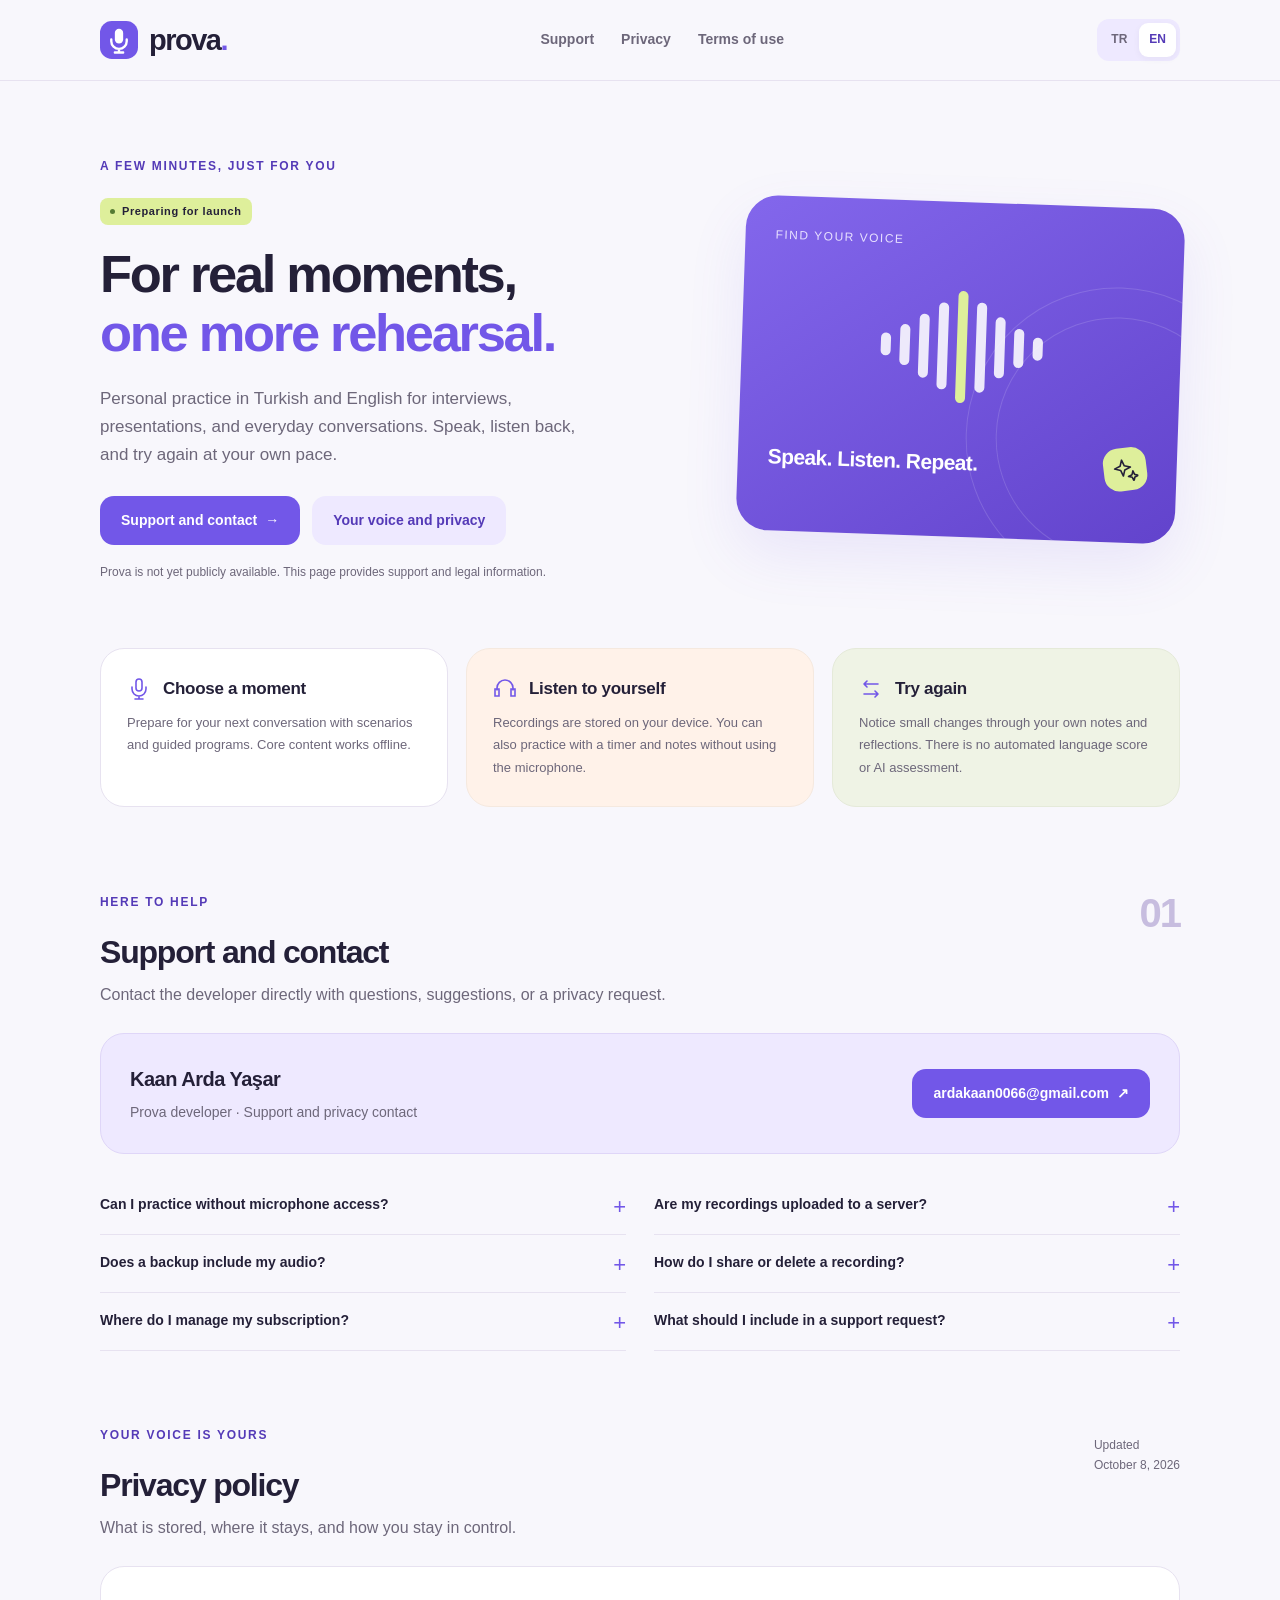
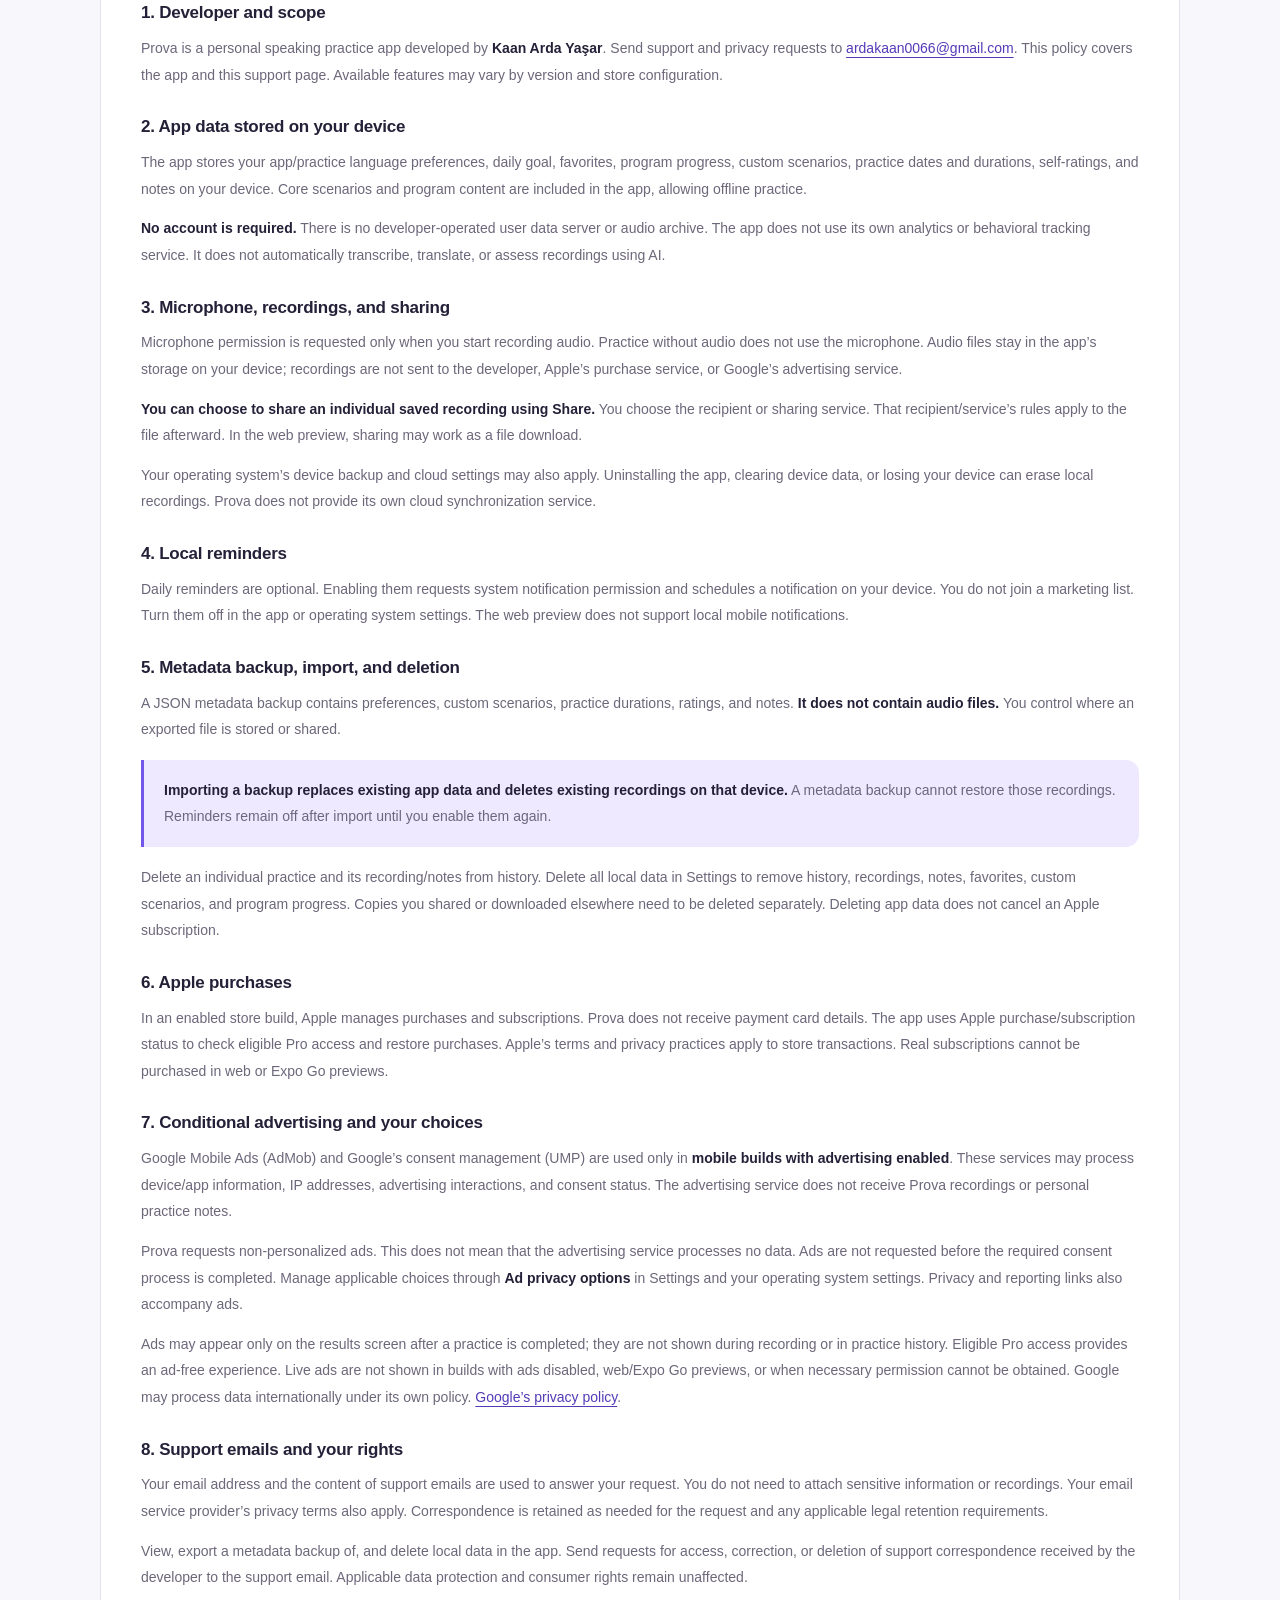
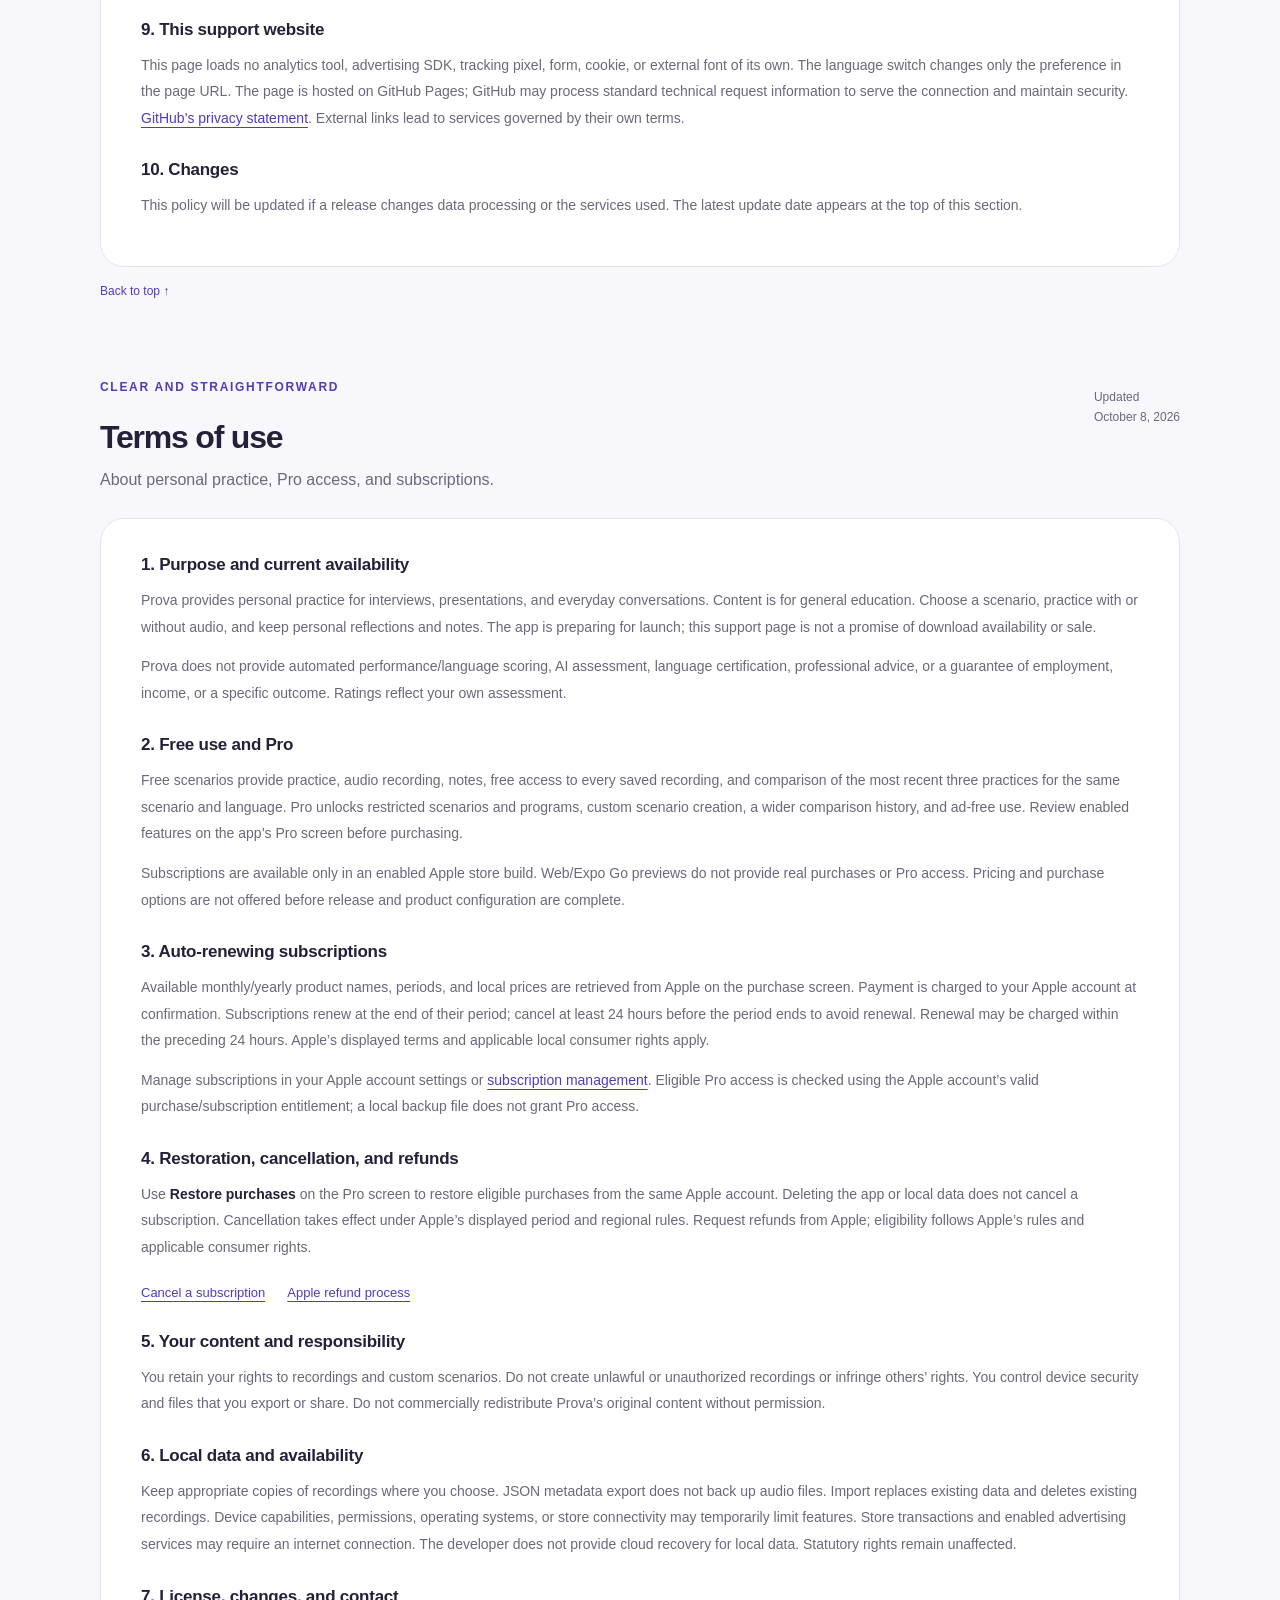
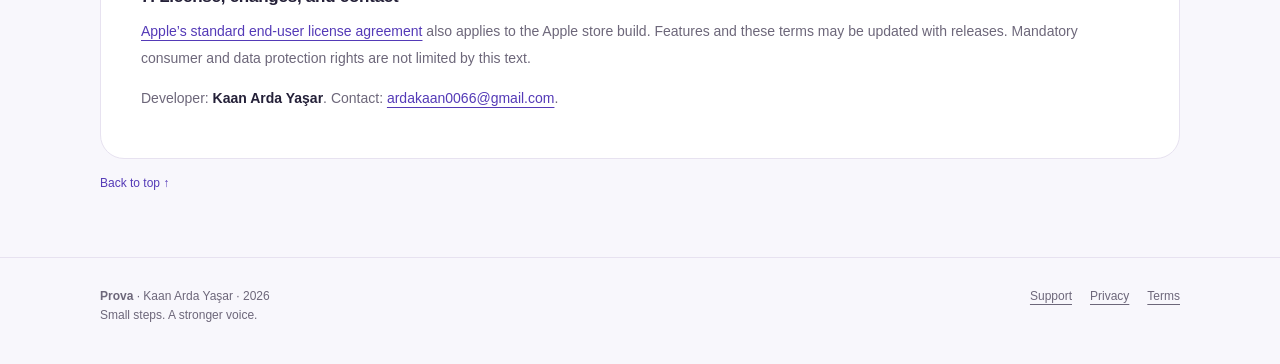
==== commit 4e25f196: "Improve Prova support page text contrast" ====
--- a/prova/index.html
+++ b/prova/index.html
@@ -8,7 +8,7 @@
   <title>Prova — Destek ve gizlilik</title>
   <link rel="icon" href="data:image/svg+xml,%3Csvg xmlns='http://www.w3.org/2000/svg' viewBox='0 0 64 64'%3E%3Crect width='64' height='64' rx='20' fill='%237257e8'/%3E%3Crect x='25' y='13' width='14' height='25' rx='7' fill='white'/%3E%3Cpath d='M19 31v3a13 13 0 0 0 26 0v-3M32 47v6M25 53h14' fill='none' stroke='white' stroke-width='4' stroke-linecap='round'/%3E%3C/svg%3E">
   <style>
-    :root{--bg:#f8f7fc;--ink:#242038;--muted:#716b80;--purple:#7257e8;--deep:#543ab7;--lavender:#eee9ff;--lime:#deef9b;--line:#e7e2f0;--white:#fff;--radius:24px}
+    :root{--bg:#f8f7fc;--ink:#242038;--muted:#6d677a;--purple:#7257e8;--deep:#543ab7;--lavender:#eee9ff;--lime:#deef9b;--line:#e7e2f0;--white:#fff;--radius:24px}
     *{box-sizing:border-box}html{scroll-behavior:smooth;scroll-padding-top:112px}body{margin:0;background:var(--bg);color:var(--ink);font:16px/1.65 -apple-system,BlinkMacSystemFont,"Segoe UI",sans-serif;-webkit-font-smoothing:antialiased}body[data-language="tr"] [lang="en"],body[data-language="en"] [lang="tr"]{display:none!important}a{color:var(--deep);text-underline-offset:4px}a:hover{color:var(--purple)}button{font:inherit}button,a,summary{-webkit-tap-highlight-color:transparent}a:focus-visible,button:focus-visible,summary:focus-visible{outline:3px solid var(--purple);outline-offset:5px;border-radius:6px}.wrap{width:min(1080px,calc(100% - 48px));margin:auto}.skip{position:fixed;top:-100px;left:16px;z-index:100;background:var(--white);padding:12px 18px}.skip:focus{top:12px}.header{position:sticky;top:0;z-index:10;background:rgba(248,247,252,.96);border-bottom:1px solid var(--line);backdrop-filter:blur(14px)}.topbar{display:flex;align-items:center;justify-content:space-between;gap:20px;padding:19px 0}.brand{display:inline-flex;align-items:center;gap:11px;text-decoration:none;color:var(--ink);font-size:29px;font-weight:800;letter-spacing:-1.5px;line-height:1}.brand svg{width:38px;height:38px;flex:none}.brand>span{color:var(--ink)}.brand>span>span{color:var(--purple)}.nav{display:flex;align-items:center;gap:27px}.nav a{font-size:14px;font-weight:650;text-decoration:none;color:var(--muted);padding:8px 0}.nav a:hover{color:var(--purple)}.language{display:flex;background:var(--lavender);padding:4px;border-radius:12px;gap:2px}.language button{border:0;background:transparent;color:var(--muted);border-radius:9px;padding:7px 10px;font-size:12px;font-weight:750;min-height:34px;cursor:pointer}.language button[aria-pressed="true"]{background:var(--white);color:var(--deep);box-shadow:0 2px 7px #2420380c}.hero{display:grid;grid-template-columns:1.3fr 1fr;align-items:center;gap:70px;padding:76px 0 65px}.eyebrow{color:var(--deep);font-size:12px;font-weight:750;letter-spacing:1.7px;text-transform:uppercase;margin:0 0 19px}.pill{display:inline-flex;align-items:center;gap:7px;border-radius:8px;padding:5px 10px;background:var(--lime);font-size:11px;letter-spacing:.6px;font-weight:750;line-height:1.6}.pill:before{content:"";width:5px;height:5px;border-radius:50%;background:#557b32}h1{font-size:clamp(39px,4.1vw,58px);line-height:1.13;letter-spacing:-2.3px;margin:19px 0 22px;font-weight:800}h1 em{font-style:normal;color:var(--purple)}.intro{max-width:490px;color:var(--muted);font-size:17px;margin:0 0 27px}.actions{display:flex;gap:12px;align-items:center;flex-wrap:wrap}.button{display:inline-flex;align-items:center;justify-content:center;gap:8px;min-height:49px;padding:12px 21px;border-radius:14px;background:var(--purple);color:var(--white);font-size:14px;font-weight:700;text-decoration:none}.button:hover{background:var(--deep);color:white}.button.secondary{background:var(--lavender);color:var(--deep)}.availability{margin:18px 0 0;color:var(--muted);font-size:12px}.voice-card{position:relative;isolation:isolate;overflow:hidden;min-height:335px;padding:30px;border-radius:32px;background:linear-gradient(145deg,#8367ec,#6243cc);color:white;box-shadow:0 24px 58px #7257e81c;transform:rotate(2deg)}.voice-card:before,.voice-card:after{content:"";position:absolute;z-index:-1;border:1px solid #ffffff24;width:300px;height:300px;border-radius:50%;right:-90px;top:80px}.voice-card:after{width:240px;height:240px;right:-60px;top:110px}.voice-caption{font-size:12px;letter-spacing:1.5px;text-transform:uppercase;color:#e8e1ff}.wave{display:flex;align-items:center;justify-content:center;gap:9px;height:170px;margin:10px 0}.wave i{display:block;width:10px;border-radius:9px;background:#ffffffde;height:var(--height)}.wave i:nth-child(5){background:var(--lime)}.voice-bottom{display:flex;align-items:center;justify-content:space-between;gap:12px}.voice-bottom strong{font-size:21px;letter-spacing:-.6px}.voice-mark{display:grid;place-items:center;width:43px;height:43px;background:var(--lime);color:var(--ink);border-radius:15px;transform:rotate(-9deg)}.voice-mark svg{width:24px;height:24px}.steps{display:grid;grid-template-columns:repeat(3,1fr);gap:18px;margin-bottom:66px}.step{padding:26px;border-radius:var(--radius);border:1px solid var(--line);background:var(--white)}.step:nth-child(2){background:#fff2e9;border-color:#f5e9df}.step:nth-child(3){background:#eff3e5;border-color:#e5ead9}.step-head{display:flex;gap:12px;align-items:center;margin-bottom:9px}.step svg{width:24px;height:24px;color:var(--purple);flex:none}.step h2{font-size:17px;margin:0;letter-spacing:-.3px}.step p{font-size:13px;color:var(--muted);margin:0;line-height:1.75}.section{scroll-margin-top:0;padding:20px 0 55px}.section-top{display:flex;align-items:flex-start;gap:20px;justify-content:space-between;margin-bottom:25px}.section h2{font-size:32px;line-height:1.25;letter-spacing:-1.2px;margin:0 0 10px}.section-description{color:var(--muted);max-width:650px;margin:0}.section-number{color:#c7bddf;font-size:40px;line-height:1;font-weight:750;letter-spacing:-2px}.support-card{padding:29px;border-radius:var(--radius);background:var(--lavender);border:1px solid #dfd6f8;display:flex;align-items:center;justify-content:space-between;gap:25px;margin-bottom:23px}.support-card h3{font-size:20px;letter-spacing:-.5px;margin:0 0 5px}.support-card p{margin:0;color:var(--muted);font-size:14px}.contact{white-space:nowrap;font-size:14px}.faq{display:grid;grid-template-columns:1fr 1fr;gap:0 28px}.faq details{border-bottom:1px solid var(--line);padding:16px 0}.faq summary{cursor:pointer;font-size:14px;font-weight:700;list-style:none;position:relative;padding-right:30px;min-height:25px}.faq summary:after{content:"+";position:absolute;right:0;color:var(--purple);font-size:22px;top:-4px;font-weight:400}.faq details[open] summary:after{content:"−"}.faq summary::-webkit-details-marker{display:none}.faq p{font-size:13px;line-height:1.8;color:var(--muted);margin:12px 0 2px}.policy{border:1px solid var(--line);border-radius:var(--radius);background:var(--white);padding:34px 40px}.policy h3{font-size:17px;line-height:1.4;letter-spacing:-.25px;margin:27px 0 10px}.policy h3:first-child{margin-top:0}.policy p,.policy li{font-size:14px;line-height:1.9;color:var(--muted)}.policy p{margin:0 0 13px}.policy ul{margin:8px 0 14px;padding-left:22px}.policy li{padding-left:4px;margin:6px 0}.policy strong{color:var(--ink);font-weight:650}.notice{padding:17px 20px;background:var(--lavender);border-left:3px solid var(--purple);border-radius:0 13px 13px 0;margin:17px 0}.notice p:last-child{margin-bottom:0}.updated{font-size:12px;color:var(--muted);white-space:nowrap;padding-top:10px}.links{display:flex;flex-wrap:wrap;gap:10px 22px;padding-top:8px}.links a{font-size:13px}.footer{border-top:1px solid var(--line);padding:29px 0 38px;margin-top:6px}.footer-inner{display:flex;justify-content:space-between;gap:20px;align-items:flex-start}.footer p{font-size:12px;color:var(--muted);margin:0}.footer-nav{display:flex;gap:18px;flex-wrap:wrap}.footer-nav a{font-size:12px;color:var(--muted)}.back-top{font-size:12px;display:inline-block;margin-top:15px;text-decoration:none}.no-js{border:1px solid var(--line);border-radius:16px;padding:20px;margin:20px auto}.no-js p{margin:0;color:var(--muted);font-size:13px}
     @media(max-width:800px){.hero{gap:35px;padding-top:55px;grid-template-columns:1.2fr 1fr}h1{font-size:43px}.voice-card{min-height:300px;padding:24px}.wave{gap:6px}.wave i{width:8px}.nav{gap:18px}.steps{gap:12px}.step{padding:20px}.support-card{align-items:flex-start;flex-direction:column;gap:18px}.policy{padding:27px}.updated{white-space:normal}}
     @media(max-width:600px){html{scroll-padding-top:138px}.wrap{width:calc(100% - 40px)}.topbar{flex-wrap:wrap;gap:13px;padding:16px 0 12px}.brand{font-size:27px}.brand svg{width:34px;height:34px}.nav{order:3;width:100%;justify-content:space-between;gap:18px}.nav a{font-size:13px;padding:5px 0}.language{margin-left:auto}.hero{grid-template-columns:1fr;gap:29px;padding:41px 0 37px}.eyebrow{margin-bottom:14px;font-size:11px;letter-spacing:1.4px}h1{font-size:41px;letter-spacing:-1.8px;line-height:1.16;margin-top:18px}.intro{font-size:15px;line-height:1.8;margin-bottom:22px}.voice-card{min-height:273px;transform:rotate(1deg);padding:24px;border-radius:26px}.wave{height:139px;margin:7px 0;gap:9px}.wave i{width:9px}.voice-bottom strong{font-size:20px}.steps{grid-template-columns:1fr;gap:12px;margin-bottom:44px}.step{padding:20px}.section{scroll-margin-top:0;padding-bottom:37px}.section h2{font-size:27px;letter-spacing:-.9px}.section-top{margin-bottom:20px;gap:15px}.section-number{font-size:33px}.section-description{font-size:14px}.support-card{padding:22px}.support-card p{font-size:13px}.contact{white-space:normal;overflow-wrap:anywhere;width:100%;font-size:13px}.faq{grid-template-columns:1fr}.policy{padding:23px 21px;border-radius:20px}.policy h3{font-size:16px;margin-top:25px}.policy p,.policy li{font-size:13px;line-height:1.95}.updated{font-size:11px;padding-top:5px;max-width:90px;text-align:right}.notice{padding:14px 16px}.footer-inner{flex-direction:column;gap:17px}.footer-nav{gap:16px}.links{gap:13px 20px}.actions .button{font-size:13px;padding:12px 17px} }
@@ -132,4 +132,4 @@
     })();
   </script>
 </body>
-</html>+</html>
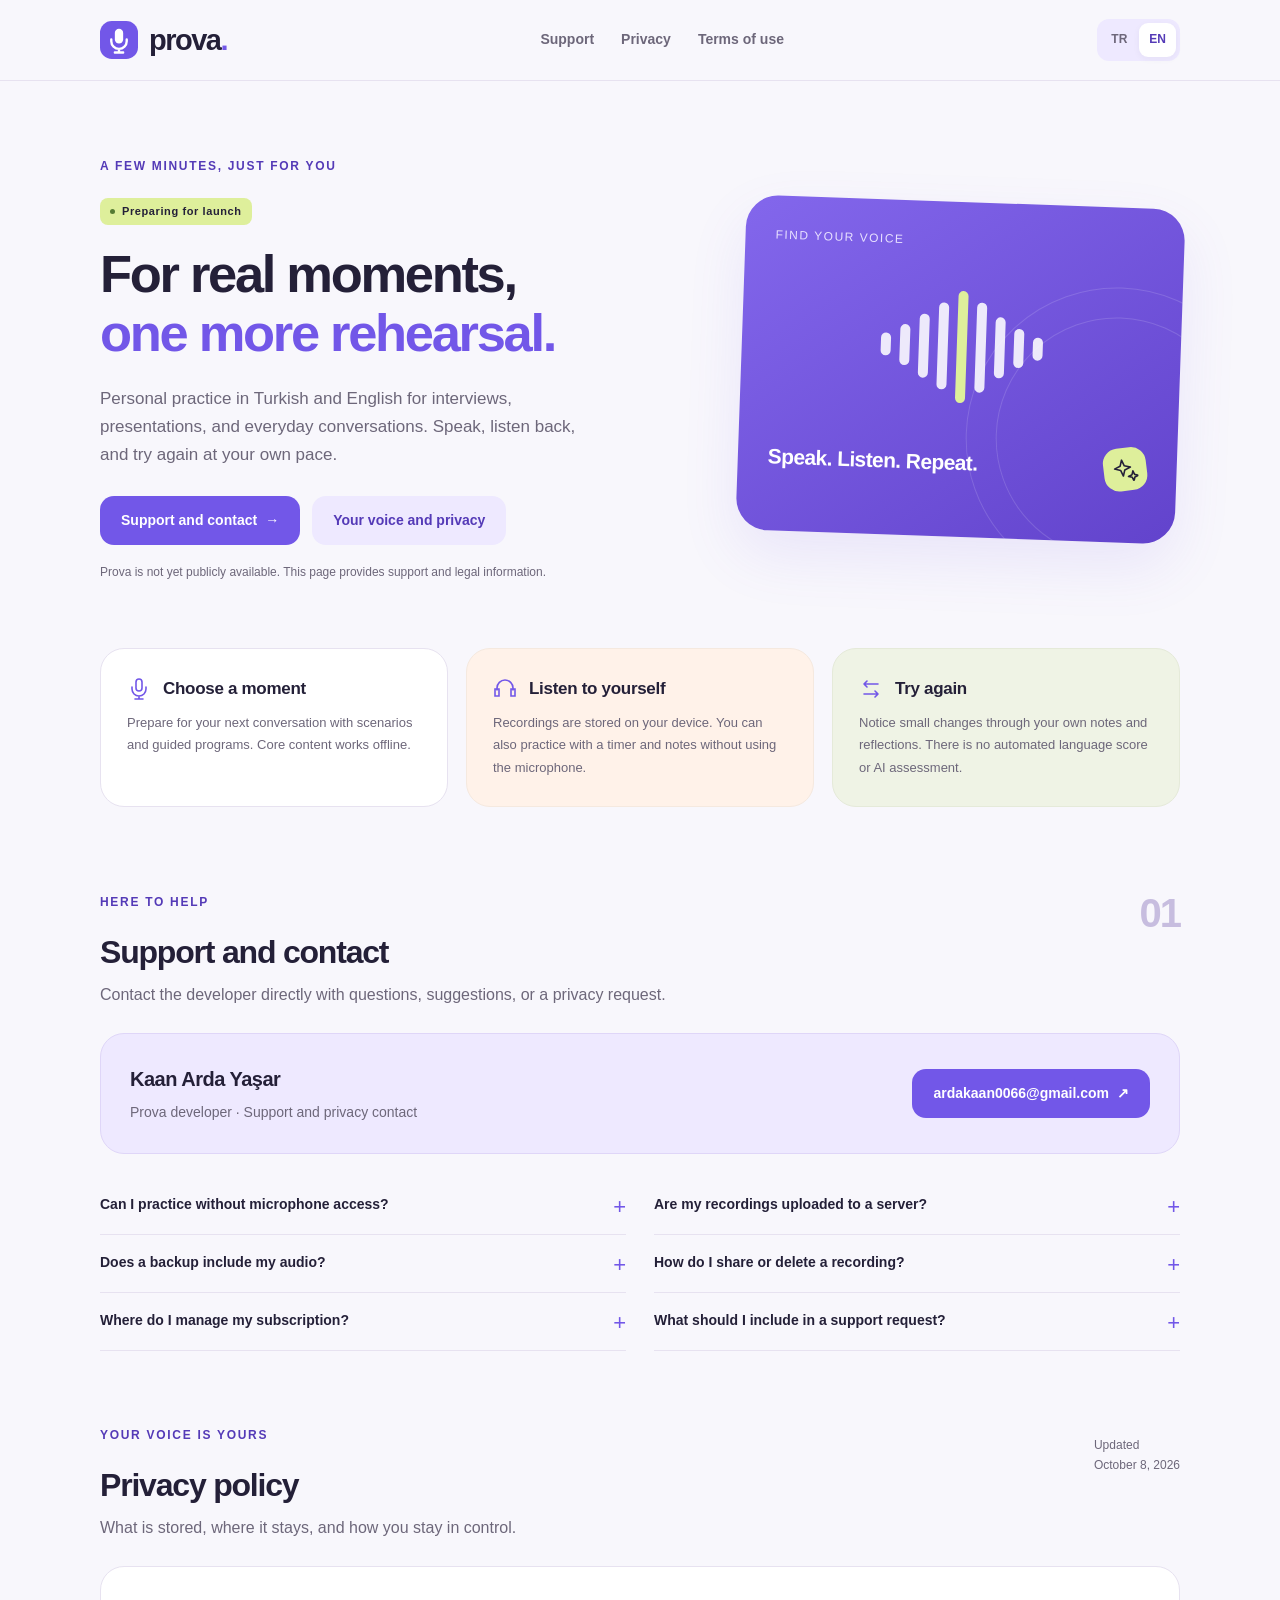
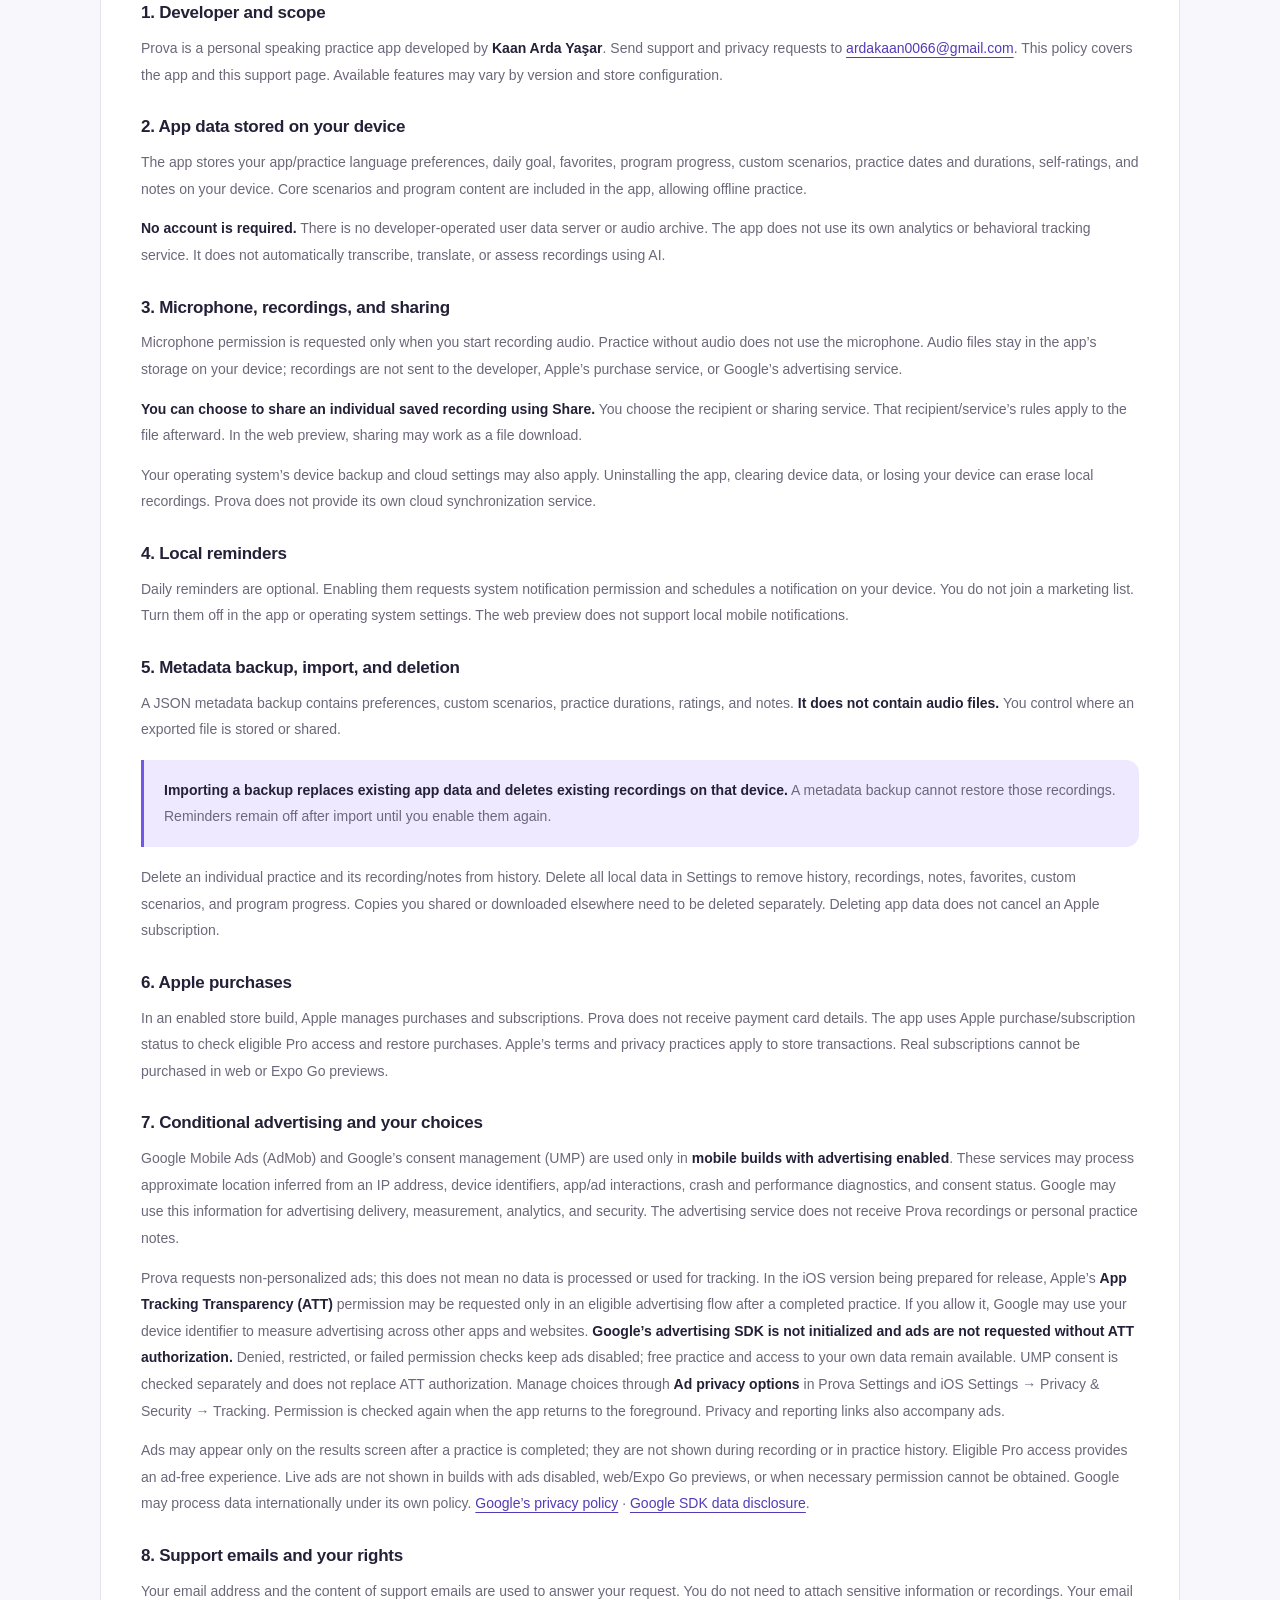
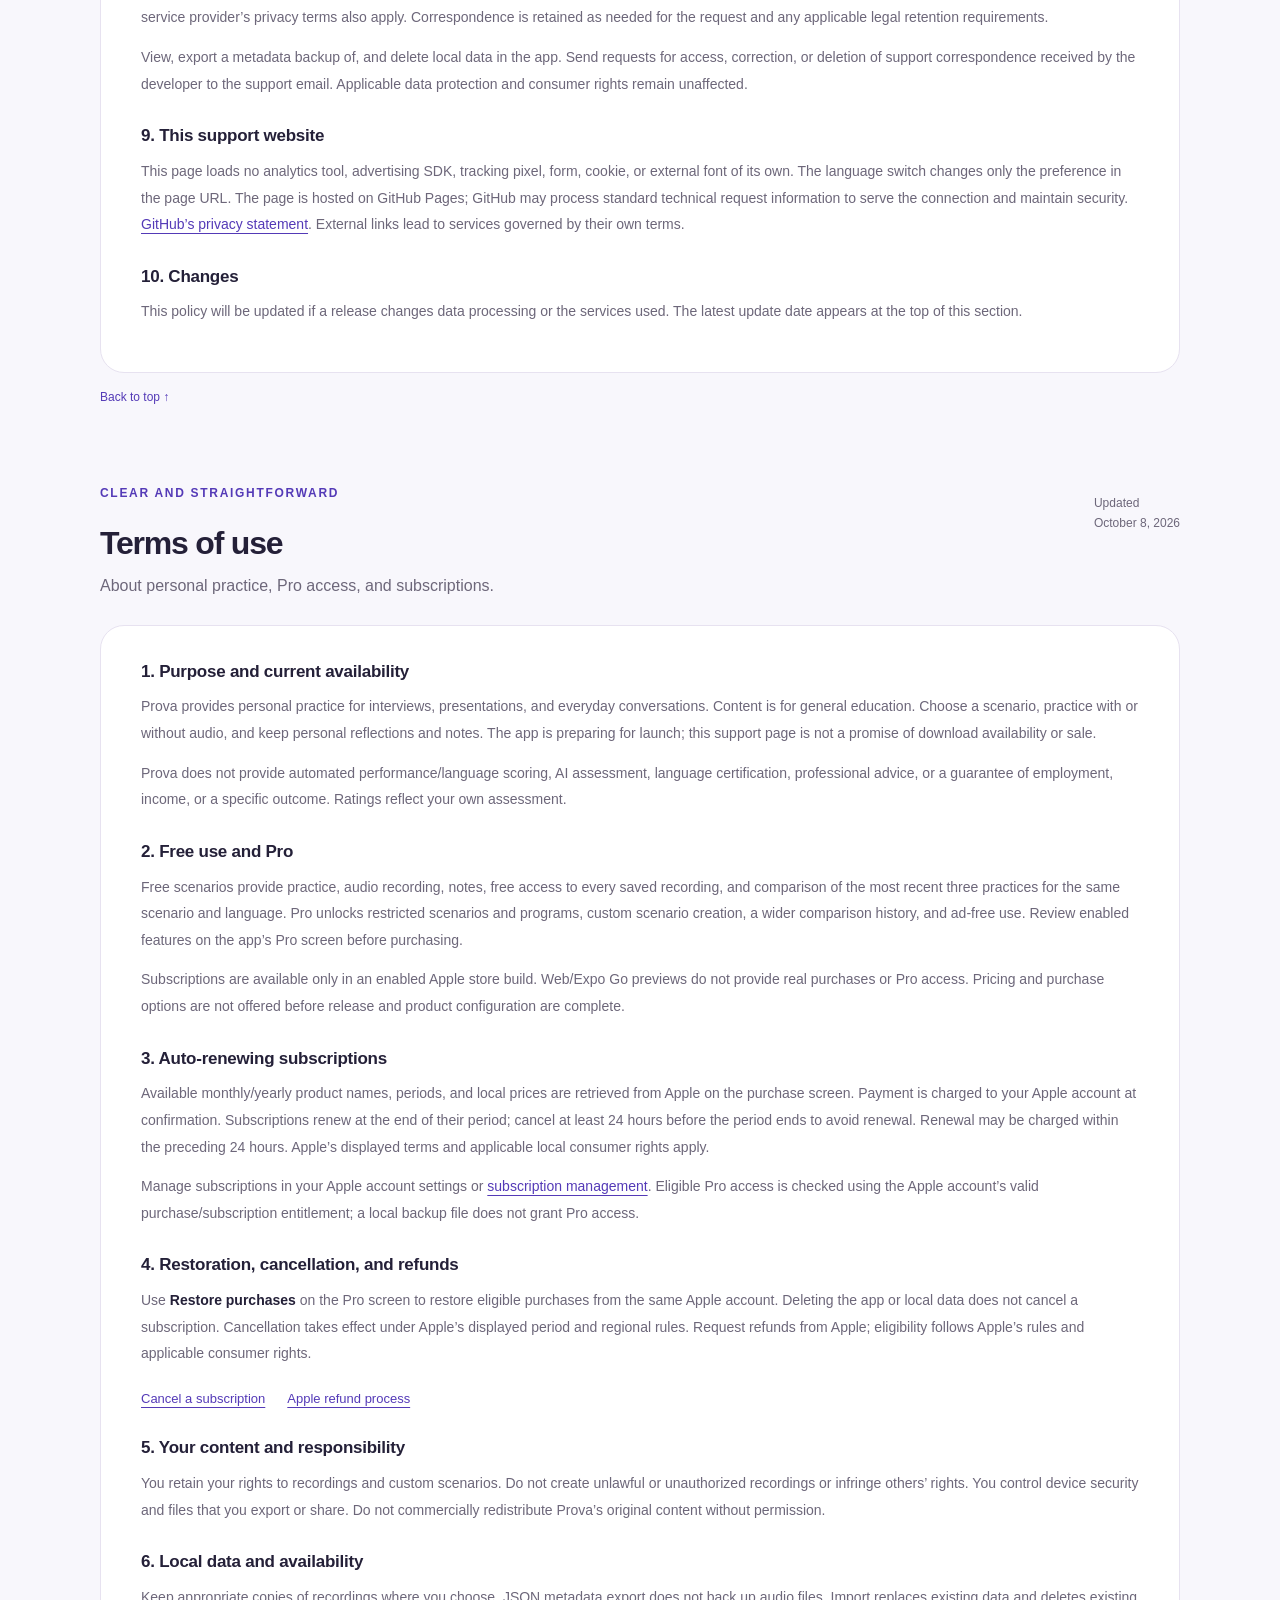
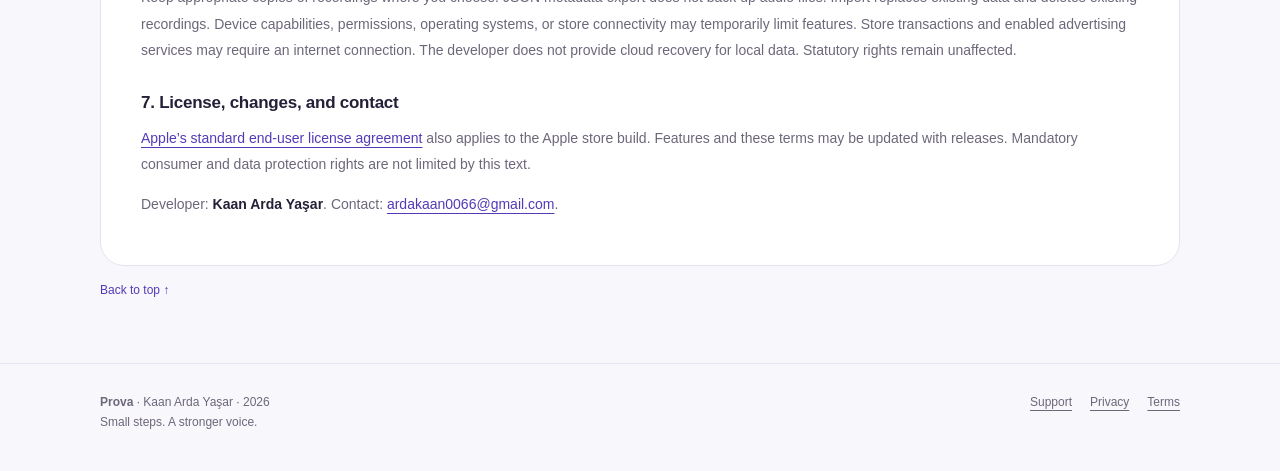
==== commit b219ba50: "Clarify Prova ATT permission and advertising data disclosures" ====
--- a/prova/index.html
+++ b/prova/index.html
@@ -69,7 +69,7 @@
           <h3>4. Yerel hatırlatmalar</h3><p>Günlük hatırlatmalar isteğe bağlıdır. Açtığında sistem bildirim izni istenir ve bildirim cihazında planlanır. Bir pazarlama listesine kaydolmazsın. Ayarlar’dan veya işletim sisteminden kapatabilirsin. Web önizlemesi yerel mobil bildirimleri desteklemez.</p>
           <h3>5. Metaveri yedeği, içe aktarma ve silme</h3><p>JSON metaveri yedeği; tercihleri, kişisel senaryoları, prova sürelerini, puanları ve notları içerir. <strong>Ses dosyalarını içermez.</strong> Dışa aktardığın dosyanın nerede tutulacağı veya kimle paylaşılacağı senin kontrolündedir.</p><div class="notice"><p><strong>Yedek içe aktarma mevcut uygulama verilerini değiştirir ve cihazdaki mevcut ses kayıtlarını siler.</strong> Metaveri yedeği bu sesleri geri getirmez. İçe aktarma sonrasında hatırlatmalar yeniden etkinleştirilene kadar kapalı kalır.</p></div><p>Gelişim geçmişinden tek bir provayı ve onun sesini/notlarını silebilirsin. Ayarlar’daki tüm yerel verileri silme işlemi geçmişini, seslerini, notlarını, favorilerini, kişisel senaryolarını ve program ilerlemeni kaldırır. Başka bir yere paylaştığın veya indirdiğin kopyalar ayrıca silinmelidir. Veri silmek bir Apple aboneliğini iptal etmez.</p>
           <h3>6. Apple satın almaları</h3><p>Satışa açık mağaza sürümünde Apple satın alma ve abonelik işlemlerini yönetir. Prova kart bilgilerini almaz. Uygulama, uygun Pro erişimini kontrol etmek ve satın almaları geri yüklemek için Apple’ın satın alma/abonelik durumunu kullanır. Mağaza işlemlerinde Apple’ın koşulları ve gizlilik uygulamaları geçerlidir. Web ve Expo Go önizlemesinde gerçek abonelik satın alınamaz.</p>
-          <h3>7. Koşullu reklam hizmeti ve tercihlerin</h3><p>Yalnızca <strong>reklam hizmeti etkinleştirilmiş mobil sürümlerde</strong> Google Mobile Ads (AdMob) ve Google’ın onay yönetimi (UMP) kullanılır. Bu hizmetler cihaz/uygulama bilgilerini, IP adresini, reklam etkileşimlerini ve onay durumunu işleyebilir. Reklam hizmeti Prova ses kayıtlarını veya kişisel prova notlarını almaz.</p><p>Prova kişiselleştirilmemiş reklam ister. Bu tercih reklam hizmetinin hiç veri işlemediği anlamına gelmez. Gerekli onay akışı tamamlanmadan reklam isteği yapılmaz. Ayarlar’daki <strong>Reklam gizlilik seçenekleri</strong> ve işletim sistemi ayarları üzerinden uygun tercihlerini yönetebilirsin. Reklam sırasında gizlilik ve bildirme bağlantıları da bulunur.</p><p>Reklamlar yalnızca tamamlanmış bir provanın sonuç ekranında gösterilebilir; kayıt sırasında veya prova geçmişinde gösterilmez. Geçerli Pro erişimi reklamsız kullanım sağlar. Reklam servisi kapalı sürümlerde, web/Expo Go önizlemesinde veya gerekli izinler alınamadığında gerçek reklam gösterilmez. Google kendi politikası kapsamında verileri farklı ülkelerde işleyebilir. <a href="https://policies.google.com/privacy" target="_blank" rel="noopener noreferrer">Google gizlilik politikası</a>.</p>
+          <h3>7. Koşullu reklam hizmeti ve tercihlerin</h3><p>Yalnızca <strong>reklam hizmeti etkinleştirilmiş mobil sürümlerde</strong> Google Mobile Ads (AdMob) ve Google’ın onay yönetimi (UMP) kullanılır. Bu hizmetler IP adresinden çıkarılan yaklaşık konumu, cihaz kimliklerini, uygulama/reklam etkileşimlerini, hata ve performans teşhis bilgilerini ve onay durumunu işleyebilir. Google bunları reklam sunma, reklam ölçümü, analiz ve güvenlik için kullanabilir. Reklam hizmeti Prova ses kayıtlarını veya kişisel prova notlarını almaz.</p><p>Prova kişiselleştirilmemiş reklam ister; bu tercih hiç veri işlenmediği veya takip yapılmadığı anlamına gelmez. Yayın için hazırlanan iOS sürümünde Apple’ın <strong>Uygulama Takip Şeffaflığı (ATT)</strong> izni yalnız uygun bir tamamlanmış prova sonucunun reklam akışında istenebilir. İzin verirsen Google cihaz kimliğini diğer uygulama ve web sitelerindeki reklam ölçümüyle ilişkilendirmek için kullanabilir. <strong>ATT izni verilmeden Google reklam SDK’sı başlatılmaz ve reklam istenmez.</strong> Reddetme, kısıtlama veya izin sorgusu hatasında reklam kapalı kalır; ücretsiz prova ve kendi verilerine erişim devam eder. UMP onayı ayrıca kontrol edilir; tek başına ATT izni yerine geçmez. Ayarlar’daki <strong>Reklam gizlilik seçenekleri</strong> ve iOS Ayarlar → Gizlilik ve Güvenlik → Takip üzerinden tercihlerini yönetebilirsin. Uygulamaya dönüldüğünde izin yeniden kontrol edilir. Reklam sırasında gizlilik ve bildirme bağlantıları da bulunur.</p><p>Reklamlar yalnızca tamamlanmış bir provanın sonuç ekranında gösterilebilir; kayıt sırasında veya prova geçmişinde gösterilmez. Geçerli Pro erişimi reklamsız kullanım sağlar. Reklam servisi kapalı sürümlerde, web/Expo Go önizlemesinde veya gerekli izinler alınamadığında gerçek reklam gösterilmez. Google kendi politikası kapsamında verileri farklı ülkelerde işleyebilir. <a href="https://policies.google.com/privacy" target="_blank" rel="noopener noreferrer">Google gizlilik politikası</a> · <a href="https://developers.google.com/admob/ios/privacy/data-disclosure" target="_blank" rel="noopener noreferrer">Google SDK veri açıklaması</a>.</p>
           <h3>8. Destek e-postaları ve veri hakların</h3><p>Gönderdiğin destek e-postalarındaki adres ve içerik talebini yanıtlamak için kullanılır. Hassas bilgi veya ses kaydı eklemen gerekmez. E-posta hizmet sağlayıcısının kendi gizlilik koşulları da geçerlidir. Destek yazışmaları talep için gerekli olduğu sürece ve varsa geçerli yasal saklama yükümlülükleri kapsamında tutulur.</p><p>Yerel verilerini uygulamada görüntüleyebilir, metaveri olarak dışa aktarabilir ve silebilirsin. Geliştiricinin aldığı destek yazışmaları için erişim, düzeltme veya silme talebini destek adresine iletebilirsin. Uygulanabilir veri koruma ve tüketici hakların saklıdır.</p>
           <h3>9. Bu destek sitesi</h3><p>Bu sayfa kendi analiz aracı, reklam SDK’sı, izleme pikseli, form, çerez veya harici yazı tipi yüklemez. Dil seçimi yalnızca sayfa adresindeki tercihi değiştirir. Sayfa GitHub Pages üzerinde barındırılır; GitHub bağlantıyı sunmak ve güvenliği sağlamak için standart teknik istek bilgilerini işleyebilir. <a href="https://docs.github.com/en/site-policy/privacy-policies/github-general-privacy-statement" target="_blank" rel="noopener noreferrer">GitHub gizlilik bildirimi</a>. Harici bir bağlantıyı açtığında ilgili hizmetin kendi koşulları geçerli olur.</p>
           <h3>10. Değişiklikler</h3><p>Bir sürüm veri işleme veya kullanılan hizmetleri değiştirirse bu politika güncellenir. Son güncelleme tarihi bu bölümün başında yer alır.</p>
@@ -81,7 +81,7 @@
           <h3>4. Local reminders</h3><p>Daily reminders are optional. Enabling them requests system notification permission and schedules a notification on your device. You do not join a marketing list. Turn them off in the app or operating system settings. The web preview does not support local mobile notifications.</p>
           <h3>5. Metadata backup, import, and deletion</h3><p>A JSON metadata backup contains preferences, custom scenarios, practice durations, ratings, and notes. <strong>It does not contain audio files.</strong> You control where an exported file is stored or shared.</p><div class="notice"><p><strong>Importing a backup replaces existing app data and deletes existing recordings on that device.</strong> A metadata backup cannot restore those recordings. Reminders remain off after import until you enable them again.</p></div><p>Delete an individual practice and its recording/notes from history. Delete all local data in Settings to remove history, recordings, notes, favorites, custom scenarios, and program progress. Copies you shared or downloaded elsewhere need to be deleted separately. Deleting app data does not cancel an Apple subscription.</p>
           <h3>6. Apple purchases</h3><p>In an enabled store build, Apple manages purchases and subscriptions. Prova does not receive payment card details. The app uses Apple purchase/subscription status to check eligible Pro access and restore purchases. Apple’s terms and privacy practices apply to store transactions. Real subscriptions cannot be purchased in web or Expo Go previews.</p>
-          <h3>7. Conditional advertising and your choices</h3><p>Google Mobile Ads (AdMob) and Google’s consent management (UMP) are used only in <strong>mobile builds with advertising enabled</strong>. These services may process device/app information, IP addresses, advertising interactions, and consent status. The advertising service does not receive Prova recordings or personal practice notes.</p><p>Prova requests non-personalized ads. This does not mean that the advertising service processes no data. Ads are not requested before the required consent process is completed. Manage applicable choices through <strong>Ad privacy options</strong> in Settings and your operating system settings. Privacy and reporting links also accompany ads.</p><p>Ads may appear only on the results screen after a practice is completed; they are not shown during recording or in practice history. Eligible Pro access provides an ad-free experience. Live ads are not shown in builds with ads disabled, web/Expo Go previews, or when necessary permission cannot be obtained. Google may process data internationally under its own policy. <a href="https://policies.google.com/privacy" target="_blank" rel="noopener noreferrer">Google’s privacy policy</a>.</p>
+          <h3>7. Conditional advertising and your choices</h3><p>Google Mobile Ads (AdMob) and Google’s consent management (UMP) are used only in <strong>mobile builds with advertising enabled</strong>. These services may process approximate location inferred from an IP address, device identifiers, app/ad interactions, crash and performance diagnostics, and consent status. Google may use this information for advertising delivery, measurement, analytics, and security. The advertising service does not receive Prova recordings or personal practice notes.</p><p>Prova requests non-personalized ads; this does not mean no data is processed or used for tracking. In the iOS version being prepared for release, Apple’s <strong>App Tracking Transparency (ATT)</strong> permission may be requested only in an eligible advertising flow after a completed practice. If you allow it, Google may use your device identifier to measure advertising across other apps and websites. <strong>Google’s advertising SDK is not initialized and ads are not requested without ATT authorization.</strong> Denied, restricted, or failed permission checks keep ads disabled; free practice and access to your own data remain available. UMP consent is checked separately and does not replace ATT authorization. Manage choices through <strong>Ad privacy options</strong> in Prova Settings and iOS Settings → Privacy &amp; Security → Tracking. Permission is checked again when the app returns to the foreground. Privacy and reporting links also accompany ads.</p><p>Ads may appear only on the results screen after a practice is completed; they are not shown during recording or in practice history. Eligible Pro access provides an ad-free experience. Live ads are not shown in builds with ads disabled, web/Expo Go previews, or when necessary permission cannot be obtained. Google may process data internationally under its own policy. <a href="https://policies.google.com/privacy" target="_blank" rel="noopener noreferrer">Google’s privacy policy</a> · <a href="https://developers.google.com/admob/ios/privacy/data-disclosure" target="_blank" rel="noopener noreferrer">Google SDK data disclosure</a>.</p>
           <h3>8. Support emails and your rights</h3><p>Your email address and the content of support emails are used to answer your request. You do not need to attach sensitive information or recordings. Your email service provider’s privacy terms also apply. Correspondence is retained as needed for the request and any applicable legal retention requirements.</p><p>View, export a metadata backup of, and delete local data in the app. Send requests for access, correction, or deletion of support correspondence received by the developer to the support email. Applicable data protection and consumer rights remain unaffected.</p>
           <h3>9. This support website</h3><p>This page loads no analytics tool, advertising SDK, tracking pixel, form, cookie, or external font of its own. The language switch changes only the preference in the page URL. The page is hosted on GitHub Pages; GitHub may process standard technical request information to serve the connection and maintain security. <a href="https://docs.github.com/en/site-policy/privacy-policies/github-general-privacy-statement" target="_blank" rel="noopener noreferrer">GitHub’s privacy statement</a>. External links lead to services governed by their own terms.</p>
           <h3>10. Changes</h3><p>This policy will be updated if a release changes data processing or the services used. The latest update date appears at the top of this section.</p>
@@ -133,3 +133,4 @@
   </script>
 </body>
 </html>
+
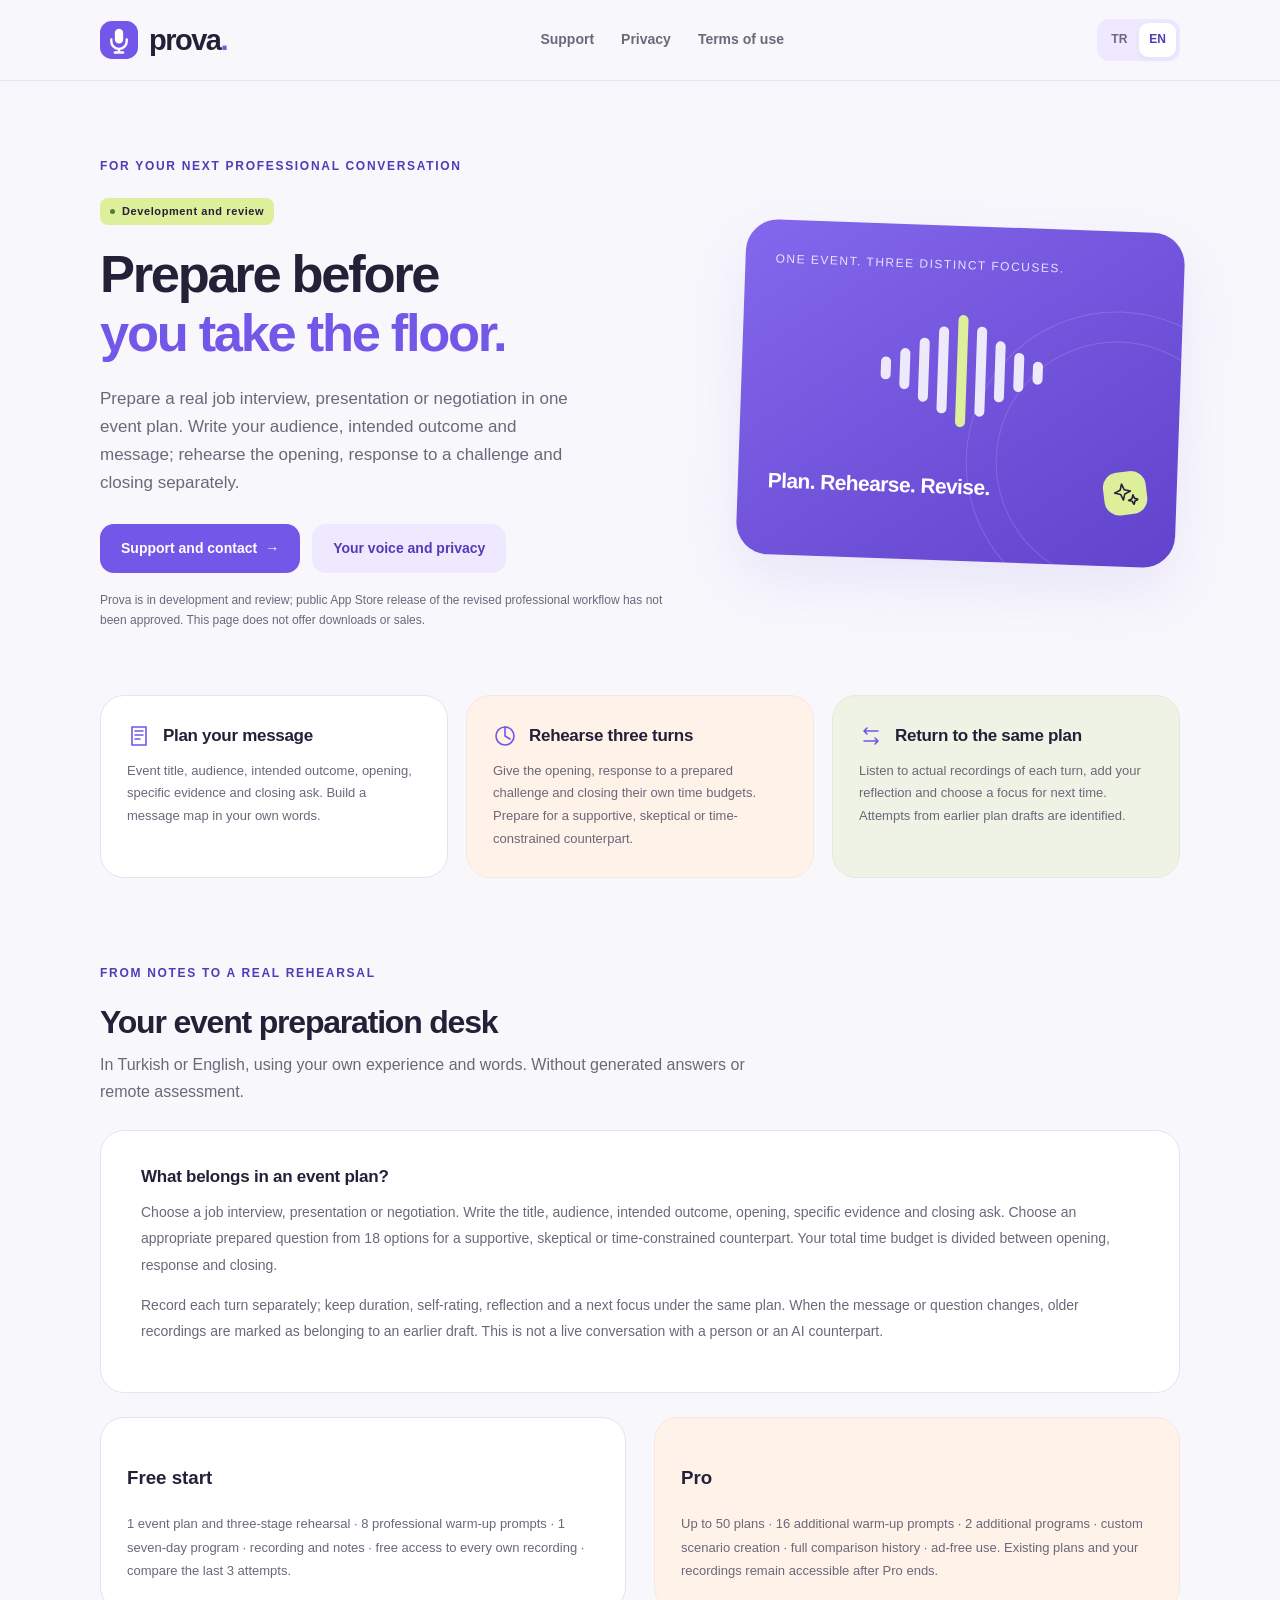
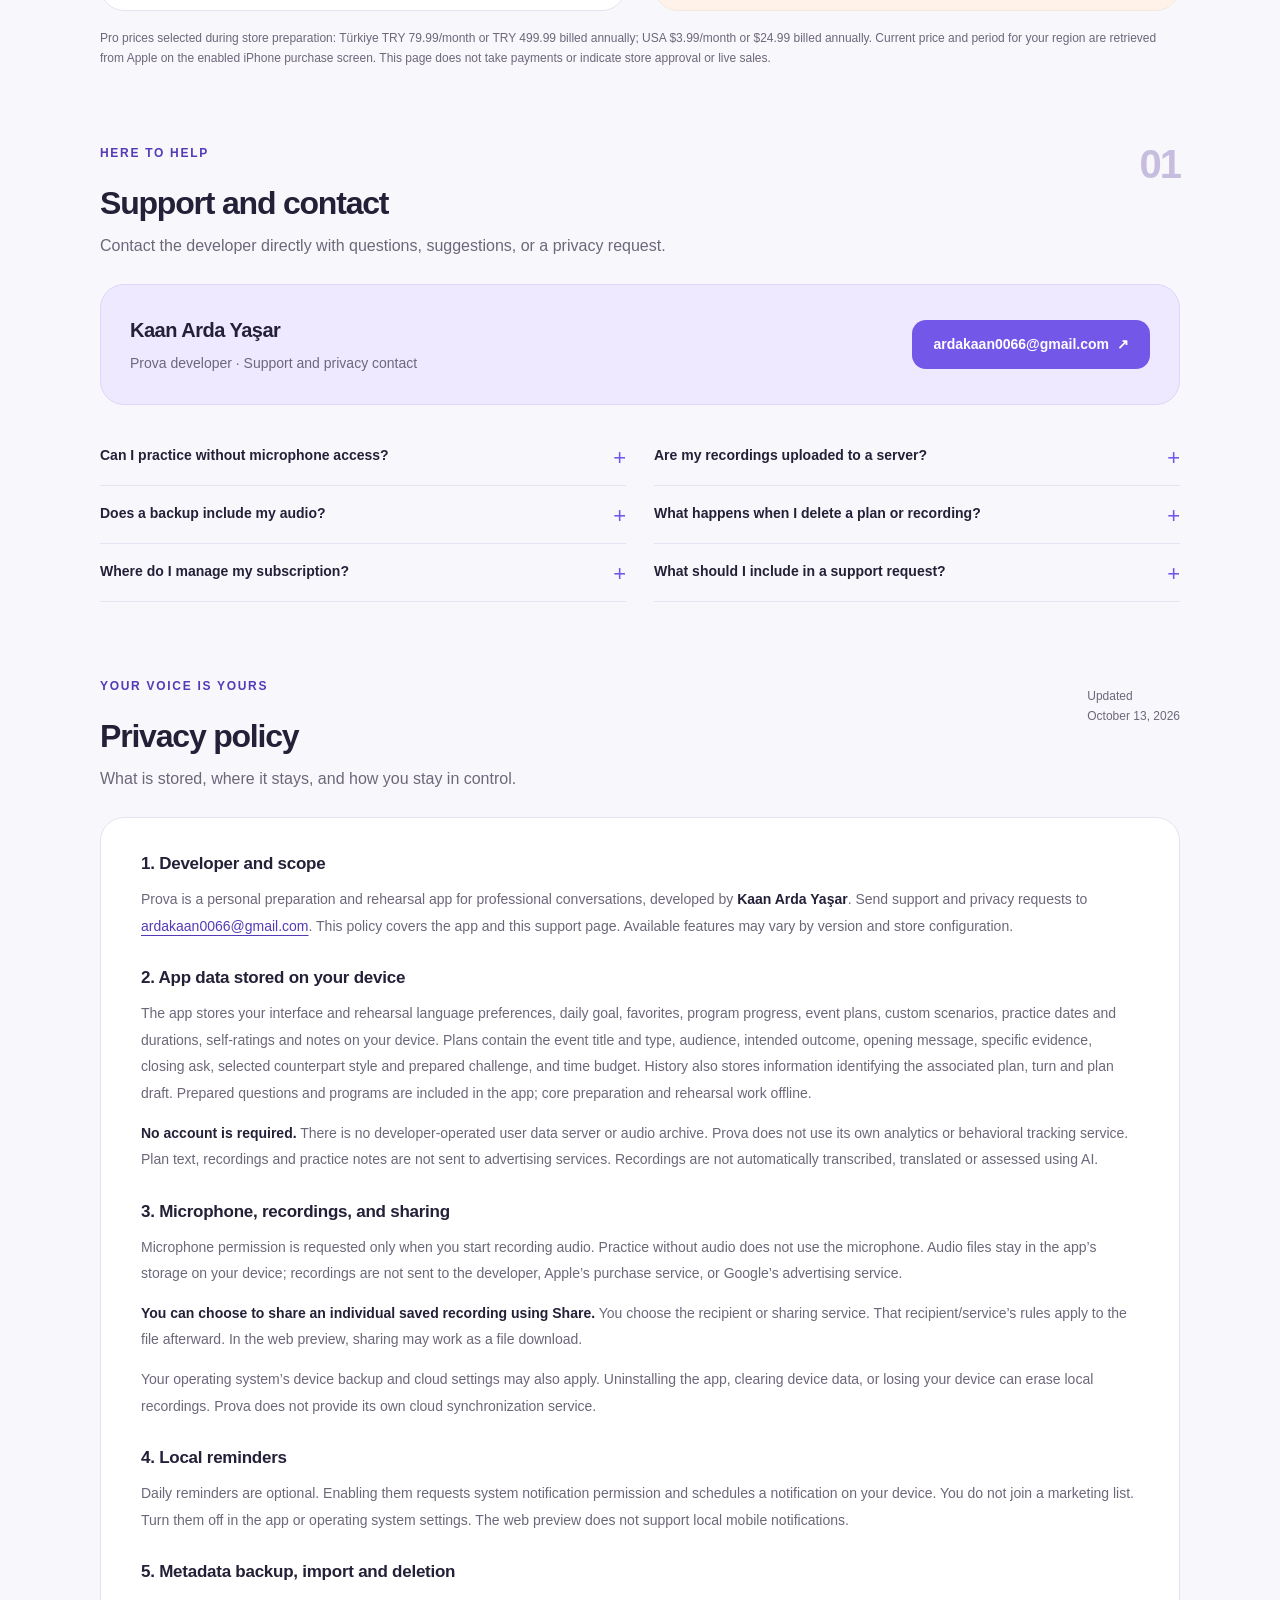
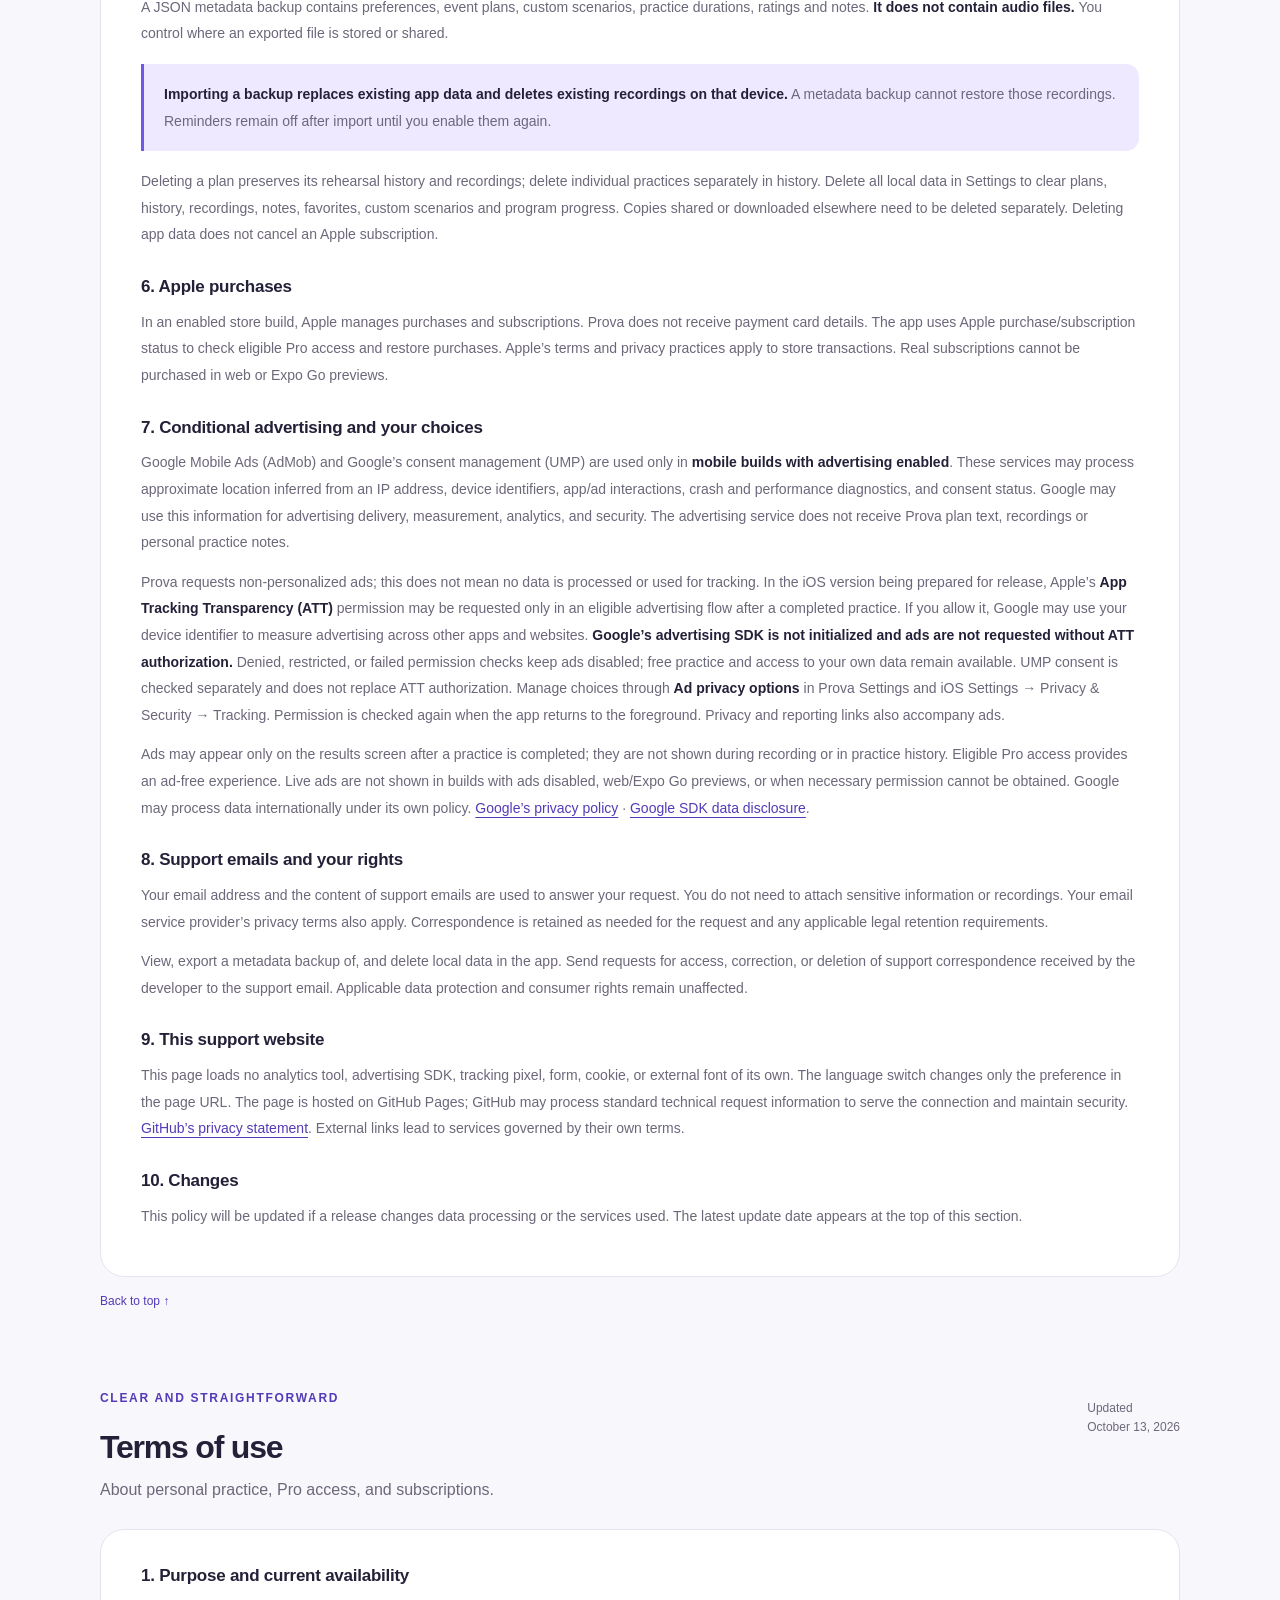
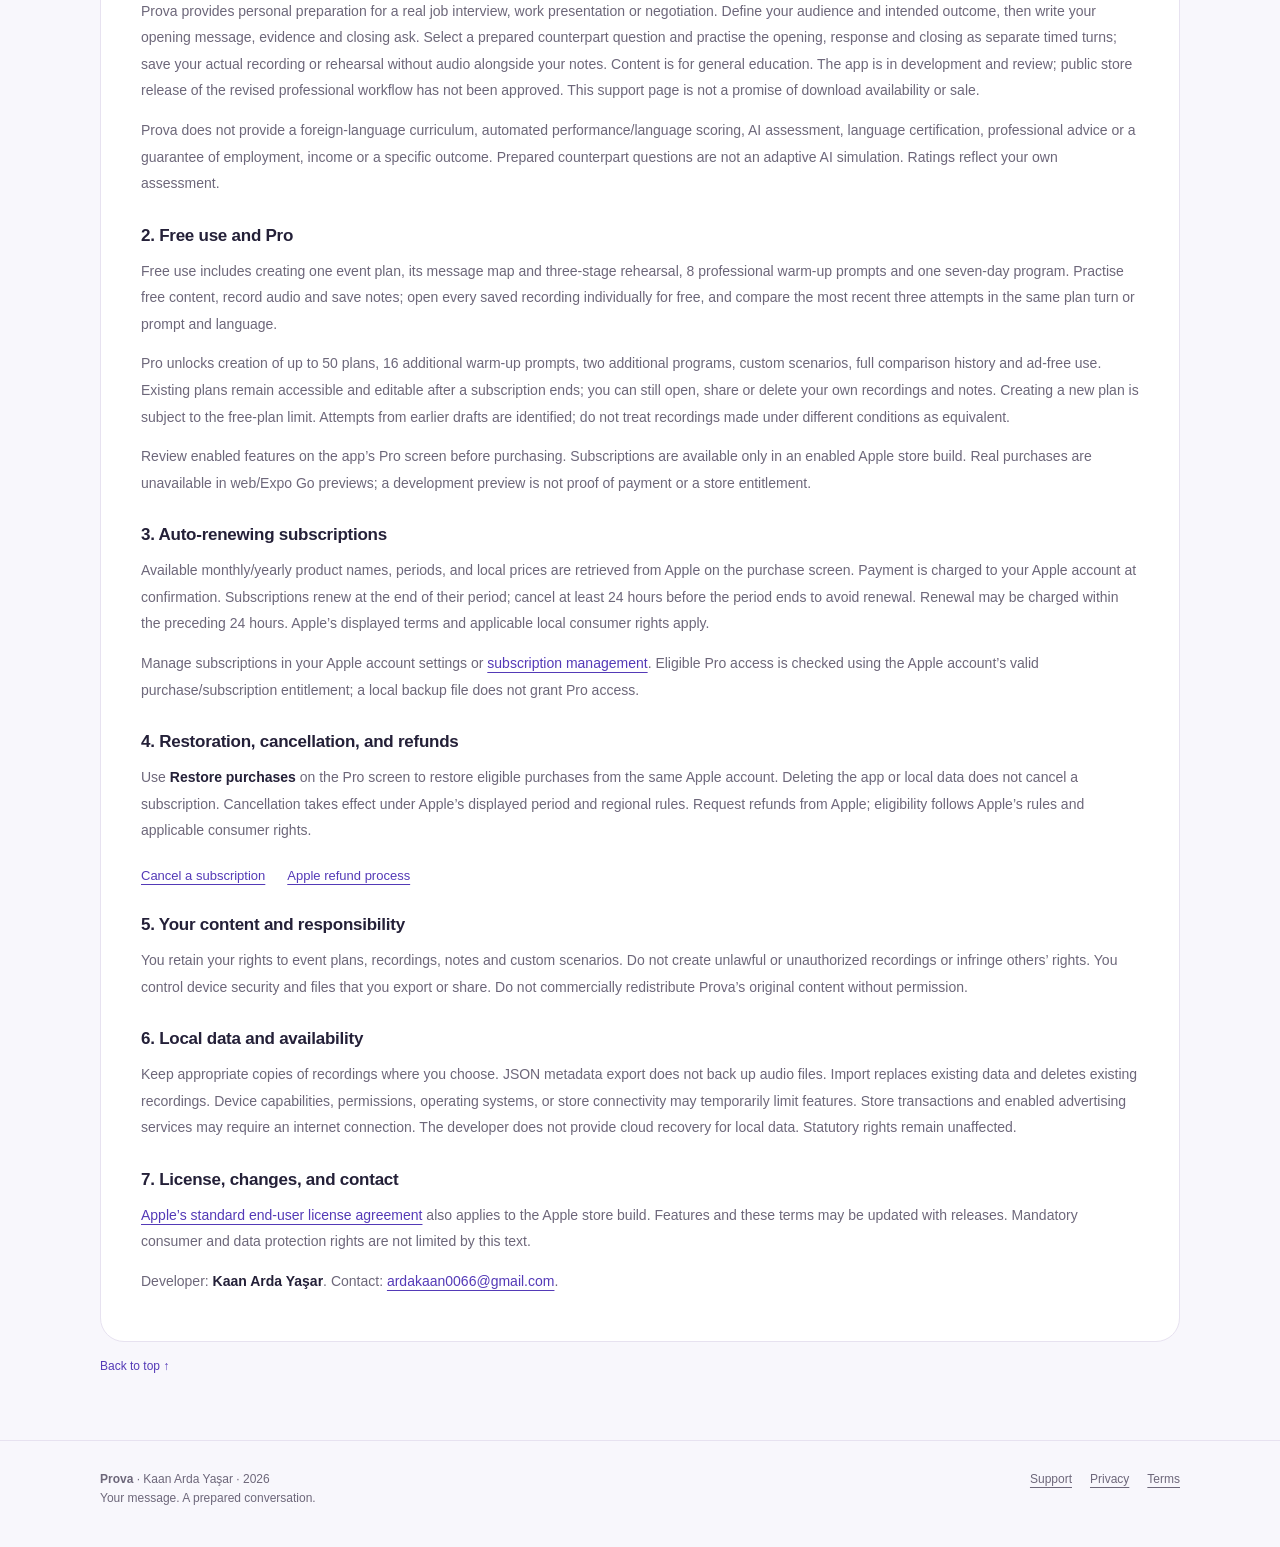
==== commit ae0e0f81: "Update Prova support and privacy for professional event rehearsal" ====
--- a/prova/index.html
+++ b/prova/index.html
@@ -4,7 +4,7 @@
   <meta charset="utf-8">
   <meta name="viewport" content="width=device-width,initial-scale=1">
   <meta name="theme-color" content="#7257e8">
-  <meta name="description" content="Prova: iş görüşmesi, sunum ve günlük konuşma için Türkçe ve İngilizce kişisel pratik. Destek, gizlilik politikası ve kullanım koşulları.">
+  <meta name="description" content="Prova: gerçek iş görüşmesi, sunum ve müzakere için Türkçe/İngilizce görüşme planı, üç aşamalı prova ve cihazda tutulan ses kayıtları. Destek, gizlilik ve kullanım koşulları.">
   <title>Prova — Destek ve gizlilik</title>
   <link rel="icon" href="data:image/svg+xml,%3Csvg xmlns='http://www.w3.org/2000/svg' viewBox='0 0 64 64'%3E%3Crect width='64' height='64' rx='20' fill='%237257e8'/%3E%3Crect x='25' y='13' width='14' height='25' rx='7' fill='white'/%3E%3Cpath d='M19 31v3a13 13 0 0 0 26 0v-3M32 47v6M25 53h14' fill='none' stroke='white' stroke-width='4' stroke-linecap='round'/%3E%3C/svg%3E">
   <style>
@@ -31,20 +31,34 @@
     <noscript><div class="no-js"><p>JavaScript kapalıyken Türkçe içerik gösterilir. Dil değişimi için JavaScript’i açabilirsin. / Turkish content is shown with JavaScript disabled. Enable JavaScript to switch to English.</p></div></noscript>
     <section class="hero" aria-labelledby="hero-title">
       <div>
-        <p class="eyebrow"><span lang="tr">Kendine birkaç dakika ayır</span><span lang="en">A few minutes, just for you</span></p>
-        <span class="pill"><span lang="tr">Yayın hazırlığı sürüyor</span><span lang="en">Preparing for launch</span></span>
-        <h1 id="hero-title"><span lang="tr">Gerçek anlar için,<br><em>bir prova daha.</em></span><span lang="en">For real moments,<br><em>one more rehearsal.</em></span></h1>
-        <p class="intro"><span lang="tr">İş görüşmeleri, sunumlar ve günlük konuşmalar için Türkçe ve İngilizce kişisel pratik. Konuş, kendini dinle, kendi hızında yeniden dene.</span><span lang="en">Personal practice in Turkish and English for interviews, presentations, and everyday conversations. Speak, listen back, and try again at your own pace.</span></p>
+        <p class="eyebrow"><span lang="tr">Bir sonraki profesyonel görüşmen için</span><span lang="en">For your next professional conversation</span></p>
+        <span class="pill"><span lang="tr">Geliştirme / inceleme süreci</span><span lang="en">Development and review</span></span>
+        <h1 id="hero-title"><span lang="tr">Söz almadan,<br><em>hazırlık yap.</em></span><span lang="en">Prepare before<br><em>you take the floor.</em></span></h1>
+        <p class="intro"><span lang="tr">Gerçek iş görüşmeni, sunumunu veya müzakereni bir plan altında hazırla. Muhatabını, beklediğin sonucu ve ana mesajını yaz; açılış, soruya yanıt ve kapanışı ayrı ayrı prova et.</span><span lang="en">Prepare a real job interview, presentation or negotiation in one event plan. Write your audience, intended outcome and message; rehearse the opening, response to a challenge and closing separately.</span></p>
         <div class="actions"><a class="button" href="#support"><span lang="tr">Destek ve iletişim</span><span lang="en">Support and contact</span><span aria-hidden="true">→</span></a><a class="button secondary" href="#privacy"><span lang="tr">Sesin ve gizliliğin</span><span lang="en">Your voice and privacy</span></a></div>
-        <p class="availability"><span lang="tr">Prova henüz genel kullanıma sunulmadı. Bu sayfa destek ve yasal bilgiler içindir.</span><span lang="en">Prova is not yet publicly available. This page provides support and legal information.</span></p>
+        <p class="availability"><span lang="tr">Prova geliştirme ve inceleme sürecindedir; güncel profesyonel akışın genel App Store yayını henüz onaylanmadı. Bu sayfadan indirme veya satış yapılmaz.</span><span lang="en">Prova is in development and review; public App Store release of the revised professional workflow has not been approved. This page does not offer downloads or sales.</span></p>
       </div>
-      <div class="voice-card" aria-hidden="true"><div class="voice-caption"><span lang="tr">Kendi sesini bul</span><span lang="en">Find your voice</span></div><div class="wave"><i style="--height:23px"></i><i style="--height:41px"></i><i style="--height:64px"></i><i style="--height:87px"></i><i style="--height:112px"></i><i style="--height:90px"></i><i style="--height:61px"></i><i style="--height:39px"></i><i style="--height:23px"></i></div><div class="voice-bottom"><strong><span lang="tr">Konuş. Dinle. Tekrarla.</span><span lang="en">Speak. Listen. Repeat.</span></strong><div class="voice-mark"><svg viewBox="0 0 24 24" fill="none" stroke="currentColor" stroke-width="1.6" stroke-linecap="round" stroke-linejoin="round"><path d="m9 2 2.1 5.9L17 10l-5.9 2.1L9 18l-2.1-5.9L1 10l5.9-2.1L9 2Zm10 12 1.3 3.7L24 19l-3.7 1.3L19 24l-1.3-3.7L14 19l3.7-1.3L19 14Z"/></svg></div></div></div>
+      <div class="voice-card" aria-hidden="true"><div class="voice-caption"><span lang="tr">Bir görüşme. Üç ayrı odak.</span><span lang="en">One event. Three distinct focuses.</span></div><div class="wave"><i style="--height:23px"></i><i style="--height:41px"></i><i style="--height:64px"></i><i style="--height:87px"></i><i style="--height:112px"></i><i style="--height:90px"></i><i style="--height:61px"></i><i style="--height:39px"></i><i style="--height:23px"></i></div><div class="voice-bottom"><strong><span lang="tr">Planla. Prova et. Düzelt.</span><span lang="en">Plan. Rehearse. Revise.</span></strong><div class="voice-mark"><svg viewBox="0 0 24 24" fill="none" stroke="currentColor" stroke-width="1.6" stroke-linecap="round" stroke-linejoin="round"><path d="m9 2 2.1 5.9L17 10l-5.9 2.1L9 18l-2.1-5.9L1 10l5.9-2.1L9 2Zm10 12 1.3 3.7L24 19l-3.7 1.3L19 24l-1.3-3.7L14 19l3.7-1.3L19 14Z"/></svg></div></div></div>
     </section>
     <div class="steps">
-      <article class="step"><div class="step-head"><svg aria-hidden="true" viewBox="0 0 24 24" fill="none" stroke="currentColor" stroke-width="1.6" stroke-linecap="round"><rect x="9" y="2" width="6" height="12" rx="3"/><path d="M5 10v2a7 7 0 0 0 14 0v-2M12 19v3M8 22h8"/></svg><h2><span lang="tr">Bir konu seç</span><span lang="en">Choose a moment</span></h2></div><p><span lang="tr">Hazır senaryolar ve rehberli programlarla bir sonraki konuşmana hazırlan. Temel içerik çevrimdışı çalışır.</span><span lang="en">Prepare for your next conversation with scenarios and guided programs. Core content works offline.</span></p></article>
-      <article class="step"><div class="step-head"><svg aria-hidden="true" viewBox="0 0 24 24" fill="none" stroke="currentColor" stroke-width="1.6" stroke-linecap="round"><path d="M4 13v-2a8 8 0 0 1 16 0v2M4 12H2v7h4v-7H4Zm16 0h2v7h-4v-7h2Z"/></svg><h2><span lang="tr">Kendini dinle</span><span lang="en">Listen to yourself</span></h2></div><p><span lang="tr">Kayıtların cihazında tutulur. Mikrofon kullanmadan zamanlayıcı ve notlarla da pratik yapabilirsin.</span><span lang="en">Recordings are stored on your device. You can also practice with a timer and notes without using the microphone.</span></p></article>
-      <article class="step"><div class="step-head"><svg aria-hidden="true" viewBox="0 0 24 24" fill="none" stroke="currentColor" stroke-width="1.6" stroke-linecap="round" stroke-linejoin="round"><path d="M19 7H5l3-3M5 7l3 3M5 17h14l-3 3M19 17l-3-3"/></svg><h2><span lang="tr">Tekrar dene</span><span lang="en">Try again</span></h2></div><p><span lang="tr">Kendi notların ve değerlendirmelerinle küçük değişimleri fark et. Otomatik dil puanı veya yapay zekâ değerlendirmesi yoktur.</span><span lang="en">Notice small changes through your own notes and reflections. There is no automated language score or AI assessment.</span></p></article>
+      <article class="step"><div class="step-head"><svg aria-hidden="true" viewBox="0 0 24 24" fill="none" stroke="currentColor" stroke-width="1.6" stroke-linecap="round"><path d="M5 3h14v18H5zM8 7h8M8 11h8M8 15h5"/></svg><h2><span lang="tr">Mesajını planla</span><span lang="en">Plan your message</span></h2></div><p><span lang="tr">Görüşme başlığı, muhatap, beklenen sonuç, açılış, somut kanıt ve kapanış isteği. Kendi cümlelerinle bir mesaj haritası kur.</span><span lang="en">Event title, audience, intended outcome, opening, specific evidence and closing ask. Build a message map in your own words.</span></p></article>
+      <article class="step"><div class="step-head"><svg aria-hidden="true" viewBox="0 0 24 24" fill="none" stroke="currentColor" stroke-width="1.6" stroke-linecap="round"><path d="M12 3v9l5 3"/><circle cx="12" cy="12" r="9"/></svg><h2><span lang="tr">Üç ayrı tur çalış</span><span lang="en">Rehearse three turns</span></h2></div><p><span lang="tr">Açılış, seçtiğin hazır soruya yanıt ve kapanış için süre ayır. Destekleyici, sorgulayan veya zamanı kısıtlı muhataba hazırlan.</span><span lang="en">Give the opening, response to a prepared challenge and closing their own time budgets. Prepare for a supportive, skeptical or time-constrained counterpart.</span></p></article>
+      <article class="step"><div class="step-head"><svg aria-hidden="true" viewBox="0 0 24 24" fill="none" stroke="currentColor" stroke-width="1.6" stroke-linecap="round" stroke-linejoin="round"><path d="M19 7H5l3-3M5 7l3 3M5 17h14l-3 3M19 17l-3-3"/></svg><h2><span lang="tr">Aynı plana geri dön</span><span lang="en">Return to the same plan</span></h2></div><p><span lang="tr">Her turun gerçek kayıtlarını dinle, öz değerlendirmeni ve sonraki odağını yaz. Önceki plan taslağına ait denemeler işaretlenir.</span><span lang="en">Listen to actual recordings of each turn, add your reflection and choose a focus for next time. Attempts from earlier plan drafts are identified.</span></p></article>
     </div>
+
+
+    <section id="workflow" class="section" aria-labelledby="workflow-title">
+      <div class="section-top"><div><p class="eyebrow"><span lang="tr">Notlardan gerçek provaya</span><span lang="en">From notes to a real rehearsal</span></p><h2 id="workflow-title"><span lang="tr">Görüşmenin hazırlık masası</span><span lang="en">Your event preparation desk</span></h2><p class="section-description"><span lang="tr">Türkçe veya İngilizce, kendi deneyimin ve cümlelerinle. Metin üretimi veya uzaktan değerlendirme olmadan.</span><span lang="en">In Turkish or English, using your own experience and words. Without generated answers or remote assessment.</span></p></div></div>
+      <div class="policy">
+        <div lang="tr"><h3>Bir planın içinde ne var?</h3><p>İş görüşmesi, sunum veya müzakere türünü seç. Başlık, muhatap, beklenen sonuç, açılış, somut kanıt ve kapanış isteğini yaz. Destekleyici, sorgulayan veya zamanı kısıtlı muhatap için 18 hazırlanmış soru seçeneğinden uygun olanı seç. Toplam süre bütçesi açılış, soruya yanıt ve kapanış arasında bölünür.</p><p>Her turu ayrı kaydet; süreni, öz değerlendirmeyi, notunu ve sonraki odağını aynı planın altında tut. Mesajı veya soruyu değiştirince eski kayıtların önceki taslağa ait olduğu görünür. Bu bir insan veya yapay zekâ muhatapla canlı görüşme değildir.</p></div>
+        <div lang="en"><h3>What belongs in an event plan?</h3><p>Choose a job interview, presentation or negotiation. Write the title, audience, intended outcome, opening, specific evidence and closing ask. Choose an appropriate prepared question from 18 options for a supportive, skeptical or time-constrained counterpart. Your total time budget is divided between opening, response and closing.</p><p>Record each turn separately; keep duration, self-rating, reflection and a next focus under the same plan. When the message or question changes, older recordings are marked as belonging to an earlier draft. This is not a live conversation with a person or an AI counterpart.</p></div>
+      </div>
+      <div class="faq" style="margin-top:24px">
+        <article class="step"><h3><span lang="tr">Ücretsiz başlangıç</span><span lang="en">Free start</span></h3><p><span lang="tr">1 görüşme planı ve üç aşamalı prova · 8 profesyonel hazırlık sorusu · 1 yedi günlük program · ses kaydı ve not · her kendi kaydına ücretsiz erişim · son 3 denemeyi karşılaştırma.</span><span lang="en">1 event plan and three-stage rehearsal · 8 professional warm-up prompts · 1 seven-day program · recording and notes · free access to every own recording · compare the last 3 attempts.</span></p></article>
+        <article class="step"><h3>Pro</h3><p><span lang="tr">En fazla 50 plan · 16 ek hazırlık sorusu · 2 ek program · özel senaryo oluşturma · tam karşılaştırma geçmişi · reklamsız kullanım. Abonelik bitse de mevcut planların ve kendi kayıtların erişilebilir kalır.</span><span lang="en">Up to 50 plans · 16 additional warm-up prompts · 2 additional programs · custom scenario creation · full comparison history · ad-free use. Existing plans and your recordings remain accessible after Pro ends.</span></p></article>
+      </div>
+      <p class="availability"><span lang="tr">Mağaza hazırlığında seçilen Pro fiyatları: Türkiye 79,99 TL/ay veya yıllık peşin 499,99 TL; ABD $3,99/ay veya yıllık peşin $24,99. Bölgen için geçerli güncel fiyat ve dönem, etkin iPhone satın alma ekranında Apple’dan alınır. Bu sayfa ödeme almaz; mağaza yayını veya canlı satış onayı anlamına gelmez.</span><span lang="en">Pro prices selected during store preparation: Türkiye TRY 79.99/month or TRY 499.99 billed annually; USA $3.99/month or $24.99 billed annually. Current price and period for your region are retrieved from Apple on the enabled iPhone purchase screen. This page does not take payments or indicate store approval or live sales.</span></p>
+    </section>
 
     <section id="support" class="section" aria-labelledby="support-title">
       <div class="section-top"><div><p class="eyebrow"><span lang="tr">Yanındayız</span><span lang="en">Here to help</span></p><h2 id="support-title"><span lang="tr">Destek ve iletişim</span><span lang="en">Support and contact</span></h2><p class="section-description"><span lang="tr">Bir sorunun, önerin veya gizlilik talebin varsa geliştiriciye doğrudan ulaşabilirsin.</span><span lang="en">Contact the developer directly with questions, suggestions, or a privacy request.</span></p></div><span class="section-number" aria-hidden="true">01</span></div>
@@ -52,36 +66,36 @@
       <div class="faq">
         <details><summary><span lang="tr">Mikrofon izni vermeden kullanabilir miyim?</span><span lang="en">Can I practice without microphone access?</span></summary><p><span lang="tr">Evet. Kayıtsız prova modunda mikrofon açılmaz. Zamanlayıcıyla çalışabilir, süreyi, kendi değerlendirmelerini ve notlarını kaydedebilirsin.</span><span lang="en">Yes. Practice without audio keeps the microphone off. Use the timer and save your duration, personal reflections, and notes.</span></p></details>
         <details><summary><span lang="tr">Ses kayıtlarım bir sunucuya gönderiliyor mu?</span><span lang="en">Are my recordings uploaded to a server?</span></summary><p><span lang="tr">Prova sesini geliştirici sunucusuna veya reklam hizmetine yüklemez. Bir kaydı kendin paylaşırsan seçtiğin alıcı ya da hizmet dosyayı alır. İşletim sisteminin cihaz yedekleme ayarları ayrıca geçerli olabilir.</span><span lang="en">Prova does not upload audio to a developer server or advertising service. If you choose to share a recording, your selected recipient or service receives the file. Your operating system’s device backup settings may also apply.</span></p></details>
-        <details><summary><span lang="tr">Yedek dosyam sesleri de içerir mi?</span><span lang="en">Does a backup include my audio?</span></summary><p><span lang="tr">Hayır. JSON metaveri yedeği tercihleri, senaryoları, süreleri, puanları ve notları içerir. Ses dosyalarını içermez. İçe aktarma mevcut verileri değiştirir ve cihazdaki mevcut ses kayıtlarını siler.</span><span lang="en">No. A JSON metadata backup includes preferences, scenarios, durations, ratings, and notes. It contains no audio files. Importing replaces existing data and deletes existing recordings on that device.</span></p></details>
-        <details><summary><span lang="tr">Bir kaydı nasıl paylaşırım veya silerim?</span><span lang="en">How do I share or delete a recording?</span></summary><p><span lang="tr">Kaydedilmiş bir provanın oynatıcısındaki Paylaş düğmesiyle tek kaydı seçtiğin yere gönderebilirsin. Gelişim geçmişinden bir provayı, Ayarlar’dan ise tüm yerel verileri silebilirsin.</span><span lang="en">Use Share in a saved practice’s player to send that individual recording where you choose. Delete one practice from history, or all local data from Settings.</span></p></details>
+        <details><summary><span lang="tr">Yedek dosyam sesleri de içerir mi?</span><span lang="en">Does a backup include my audio?</span></summary><p><span lang="tr">Hayır. JSON metaveri yedeği tercihleri, görüşme planlarını, özel senaryoları, süreleri, puanları ve notları içerir. Ses dosyalarını içermez. İçe aktarma mevcut verileri değiştirir ve cihazdaki mevcut ses kayıtlarını siler.</span><span lang="en">No. A JSON metadata backup includes preferences, event plans, custom scenarios, durations, ratings and notes. It contains no audio files. Import replaces existing data and deletes existing recordings on that device.</span></p></details>
+        <details><summary><span lang="tr">Bir planı veya kaydı silersem ne olur?</span><span lang="en">What happens when I delete a plan or recording?</span></summary><p><span lang="tr">Bir planı silmek o plana bağlı kayıtları silmez. Kendi seslerine ve notlarına kayıt geçmişinden ulaşabilir, her provayı ayrıca silebilirsin. Tek ses dosyasını oynatıcının Paylaş düğmesiyle dışa aktarabilirsin. Ayarlar’daki tüm verileri sil seçeneği yerel planları, geçmişi ve sesleri temizler.</span><span lang="en">Deleting a plan preserves its recordings. Your recordings and notes remain accessible in history, where you can delete each practice separately. Share in the player exports an individual audio file. Delete all data in Settings clears local plans, history and recordings.</span></p></details>
         <details><summary><span lang="tr">Aboneliğimi nereden yönetirim?</span><span lang="en">Where do I manage my subscription?</span></summary><p><span lang="tr">Satışa açık Apple mağaza sürümünde Pro ekranındaki yönetim bağlantısını veya iPhone’da Ayarlar → adın → Abonelikler yolunu kullanabilirsin. Uygulamayı silmek aboneliği iptal etmez. <a href="https://support.apple.com/en-us/118428" target="_blank" rel="noopener noreferrer">Apple’ın iptal yönergeleri</a>.</span><span lang="en">In an enabled Apple store build, use the management link on the Pro screen or iPhone Settings → your name → Subscriptions. Deleting the app does not cancel a subscription. <a href="https://support.apple.com/en-us/118428" target="_blank" rel="noopener noreferrer">Apple’s cancellation instructions</a>.</span></p></details>
         <details><summary><span lang="tr">Bir sorun bildirirken ne göndermeliyim?</span><span lang="en">What should I include in a support request?</span></summary><p><span lang="tr">Cihaz modelini, uygulama sürümünü ve sorunu hangi adımlarla gördüğünü yazman yeterli. Şifre, ödeme kartı, ses kaydı veya hassas bir bilgi göndermek zorunda değilsin.</span><span lang="en">Include your device model, app version, and the steps that led to the problem. You do not need to send passwords, payment details, recordings, or sensitive information.</span></p></details>
       </div>
     </section>
 
     <section id="privacy" class="section" aria-labelledby="privacy-title">
-      <div class="section-top"><div><p class="eyebrow"><span lang="tr">Sesin sana ait</span><span lang="en">Your voice is yours</span></p><h2 id="privacy-title"><span lang="tr">Gizlilik politikası</span><span lang="en">Privacy policy</span></h2><p class="section-description"><span lang="tr">Hangi veriler tutulur, nerede kalır ve kontrolü nasıl sende tutarsın?</span><span lang="en">What is stored, where it stays, and how you stay in control.</span></p></div><div class="updated"><span lang="tr">Güncelleme<br>8 Ekim 2026</span><span lang="en">Updated<br>October 8, 2026</span></div></div>
+      <div class="section-top"><div><p class="eyebrow"><span lang="tr">Sesin sana ait</span><span lang="en">Your voice is yours</span></p><h2 id="privacy-title"><span lang="tr">Gizlilik politikası</span><span lang="en">Privacy policy</span></h2><p class="section-description"><span lang="tr">Hangi veriler tutulur, nerede kalır ve kontrolü nasıl sende tutarsın?</span><span lang="en">What is stored, where it stays, and how you stay in control.</span></p></div><div class="updated"><span lang="tr">Güncelleme<br>13 Ekim 2026</span><span lang="en">Updated<br>October 13, 2026</span></div></div>
       <div class="policy">
         <div lang="tr">
-          <h3>1. Geliştirici ve kapsam</h3><p>Prova, <strong>Kaan Arda Yaşar</strong> tarafından geliştirilen kişisel konuşma pratiği uygulamasıdır. Destek ve gizlilik talepleri için <a href="mailto:ardakaan0066@gmail.com">ardakaan0066@gmail.com</a> adresini kullanabilirsin. Bu politika uygulamayı ve bu destek sayfasını kapsar. Kullanılabilir özellikler sürüme ve mağaza yapılandırmasına göre değişebilir.</p>
-          <h3>2. Cihazında tutulan uygulama verileri</h3><p>Uygulama dil ve pratik dili tercihlerini, günlük hedefini, favorilerini, program ilerlemeni, kişisel senaryolarını, prova tarihlerini ve sürelerini, kendi puanlarını ve notlarını cihazında saklar. Temel senaryolar ve program içeriği uygulamanın içindedir; çevrimdışı pratik yapılabilir.</p><p><strong>Hesap açman gerekmez.</strong> Geliştiricinin işlettiği bir kullanıcı verisi sunucusu veya ses arşivi yoktur. Uygulama kendi analitik ya da davranış izleme hizmetini kullanmaz. Otomatik konuşma dökümü, çeviri veya yapay zekâ ile değerlendirme yapılmaz.</p>
+          <h3>1. Geliştirici ve kapsam</h3><p>Prova, <strong>Kaan Arda Yaşar</strong> tarafından geliştirilen, profesyonel görüşmeler için kişisel hazırlık ve prova uygulamasıdır. Destek ve gizlilik talepleri için <a href="mailto:ardakaan0066@gmail.com">ardakaan0066@gmail.com</a> adresine ulaşabilirsin. Bu politika uygulamayı ve bu destek sayfasını kapsar. Etkin özellikler sürüme ve mağaza yapılandırmasına göre değişebilir.</p>
+          <h3>2. Cihazında tutulan uygulama verileri</h3><p>Uygulama; arayüz ve prova dili tercihlerini, günlük hedefini, favorilerini, program ilerlemeni, görüşme planlarını, özel senaryolarını, prova tarihlerini ve sürelerini, öz değerlendirme puanlarını ve notlarını cihazında saklar. Planlar görüşme başlığı ve türü, muhatap, beklenen sonuç, açılış mesajı, somut kanıt, kapanış isteği, seçilen muhatap profili ve hazır soru ile süre bütçesini içerir. Kayıt geçmişi ilgili planı, turu ve plan taslağını ayırt eden bilgileri de tutar. Hazır sorular ve programlar uygulamada bulunur; temel hazırlık ve prova çevrimdışı çalışır.</p><p><strong>Hesap oluşturmak zorunda değilsin.</strong> Geliştiricinin işlettiği bir kullanıcı verisi sunucusu veya ses arşivi yoktur. Prova kendi analitik veya davranış takibi hizmetini kullanmaz. Plan metinleri, ses kayıtları ve prova notları reklam hizmetine gönderilmez. Kayıtlar otomatik olarak yazıya dökülmez, çevrilmez veya yapay zekâ ile değerlendirilmez.</p>
           <h3>3. Mikrofon, kayıtlar ve paylaşım</h3><p>Mikrofon izni yalnızca sesli kayıt başlattığında istenir. Kayıtsız prova modunda mikrofon kullanılmaz. Ses dosyaları uygulamanın cihazdaki alanında tutulur; geliştiriciye, Apple satın alma hizmetine veya Google reklam hizmetine ses kaydı gönderilmez.</p><p>Kaydedilmiş <strong>tek bir kaydı Paylaş düğmesiyle kendin paylaşabilirsin</strong>. Alıcıyı veya paylaşım hizmetini sen seçersin. Bu işlem sonrasında dosyaya seçtiğin alıcı/hizmetin kuralları uygulanır. Web önizlemesinde paylaşım bir dosya indirmesi olarak çalışabilir.</p><p>İşletim sisteminin cihaz yedekleme ve bulut ayarları ayrıca geçerli olabilir. Uygulamayı kaldırmak, cihaz verilerini temizlemek veya cihazını kaybetmek yerel kayıtlarını kaybettirebilir. Prova sana ait bir bulut senkronizasyon hizmeti sağlamaz.</p>
           <h3>4. Yerel hatırlatmalar</h3><p>Günlük hatırlatmalar isteğe bağlıdır. Açtığında sistem bildirim izni istenir ve bildirim cihazında planlanır. Bir pazarlama listesine kaydolmazsın. Ayarlar’dan veya işletim sisteminden kapatabilirsin. Web önizlemesi yerel mobil bildirimleri desteklemez.</p>
-          <h3>5. Metaveri yedeği, içe aktarma ve silme</h3><p>JSON metaveri yedeği; tercihleri, kişisel senaryoları, prova sürelerini, puanları ve notları içerir. <strong>Ses dosyalarını içermez.</strong> Dışa aktardığın dosyanın nerede tutulacağı veya kimle paylaşılacağı senin kontrolündedir.</p><div class="notice"><p><strong>Yedek içe aktarma mevcut uygulama verilerini değiştirir ve cihazdaki mevcut ses kayıtlarını siler.</strong> Metaveri yedeği bu sesleri geri getirmez. İçe aktarma sonrasında hatırlatmalar yeniden etkinleştirilene kadar kapalı kalır.</p></div><p>Gelişim geçmişinden tek bir provayı ve onun sesini/notlarını silebilirsin. Ayarlar’daki tüm yerel verileri silme işlemi geçmişini, seslerini, notlarını, favorilerini, kişisel senaryolarını ve program ilerlemeni kaldırır. Başka bir yere paylaştığın veya indirdiğin kopyalar ayrıca silinmelidir. Veri silmek bir Apple aboneliğini iptal etmez.</p>
+          <h3>5. Metaveri yedeği, içe aktarma ve silme</h3><p>JSON metaveri yedeği tercihleri, görüşme planlarını, özel senaryoları, prova sürelerini, puanları ve notları içerir. <strong>Ses dosyalarını içermez.</strong> Dışa aktardığın dosyanın nerede saklandığı ve paylaşıldığı senin kontrolündedir.</p><div class="notice"><p><strong>Yedek içe aktarma mevcut uygulama verilerini değiştirir ve cihazdaki mevcut ses kayıtlarını siler.</strong> Metaveri yedeği bu sesleri geri getiremez. İçe aktarmadan sonra sen yeniden açana kadar hatırlatmalar kapalı kalır.</p></div><p>Bir planı silmek o plana bağlı prova geçmişini ve sesleri silmez; geçmişten her provayı ayrıca silebilirsin. Ayarlar’dan tüm yerel verileri silmek planları, geçmişi, sesleri, notları, favorileri, özel senaryoları ve program ilerlemesini temizler. Başka yerde paylaştığın veya indirdiğin kopyaları ayrıca silmen gerekir. Uygulama verilerini silmek Apple aboneliğini iptal etmez.</p>
           <h3>6. Apple satın almaları</h3><p>Satışa açık mağaza sürümünde Apple satın alma ve abonelik işlemlerini yönetir. Prova kart bilgilerini almaz. Uygulama, uygun Pro erişimini kontrol etmek ve satın almaları geri yüklemek için Apple’ın satın alma/abonelik durumunu kullanır. Mağaza işlemlerinde Apple’ın koşulları ve gizlilik uygulamaları geçerlidir. Web ve Expo Go önizlemesinde gerçek abonelik satın alınamaz.</p>
-          <h3>7. Koşullu reklam hizmeti ve tercihlerin</h3><p>Yalnızca <strong>reklam hizmeti etkinleştirilmiş mobil sürümlerde</strong> Google Mobile Ads (AdMob) ve Google’ın onay yönetimi (UMP) kullanılır. Bu hizmetler IP adresinden çıkarılan yaklaşık konumu, cihaz kimliklerini, uygulama/reklam etkileşimlerini, hata ve performans teşhis bilgilerini ve onay durumunu işleyebilir. Google bunları reklam sunma, reklam ölçümü, analiz ve güvenlik için kullanabilir. Reklam hizmeti Prova ses kayıtlarını veya kişisel prova notlarını almaz.</p><p>Prova kişiselleştirilmemiş reklam ister; bu tercih hiç veri işlenmediği veya takip yapılmadığı anlamına gelmez. Yayın için hazırlanan iOS sürümünde Apple’ın <strong>Uygulama Takip Şeffaflığı (ATT)</strong> izni yalnız uygun bir tamamlanmış prova sonucunun reklam akışında istenebilir. İzin verirsen Google cihaz kimliğini diğer uygulama ve web sitelerindeki reklam ölçümüyle ilişkilendirmek için kullanabilir. <strong>ATT izni verilmeden Google reklam SDK’sı başlatılmaz ve reklam istenmez.</strong> Reddetme, kısıtlama veya izin sorgusu hatasında reklam kapalı kalır; ücretsiz prova ve kendi verilerine erişim devam eder. UMP onayı ayrıca kontrol edilir; tek başına ATT izni yerine geçmez. Ayarlar’daki <strong>Reklam gizlilik seçenekleri</strong> ve iOS Ayarlar → Gizlilik ve Güvenlik → Takip üzerinden tercihlerini yönetebilirsin. Uygulamaya dönüldüğünde izin yeniden kontrol edilir. Reklam sırasında gizlilik ve bildirme bağlantıları da bulunur.</p><p>Reklamlar yalnızca tamamlanmış bir provanın sonuç ekranında gösterilebilir; kayıt sırasında veya prova geçmişinde gösterilmez. Geçerli Pro erişimi reklamsız kullanım sağlar. Reklam servisi kapalı sürümlerde, web/Expo Go önizlemesinde veya gerekli izinler alınamadığında gerçek reklam gösterilmez. Google kendi politikası kapsamında verileri farklı ülkelerde işleyebilir. <a href="https://policies.google.com/privacy" target="_blank" rel="noopener noreferrer">Google gizlilik politikası</a> · <a href="https://developers.google.com/admob/ios/privacy/data-disclosure" target="_blank" rel="noopener noreferrer">Google SDK veri açıklaması</a>.</p>
+          <h3>7. Koşullu reklam hizmeti ve tercihlerin</h3><p>Yalnızca <strong>reklam hizmeti etkinleştirilmiş mobil sürümlerde</strong> Google Mobile Ads (AdMob) ve Google’ın onay yönetimi (UMP) kullanılır. Bu hizmetler IP adresinden çıkarılan yaklaşık konumu, cihaz kimliklerini, uygulama/reklam etkileşimlerini, hata ve performans teşhis bilgilerini ve onay durumunu işleyebilir. Google bunları reklam sunma, reklam ölçümü, analiz ve güvenlik için kullanabilir. Reklam hizmeti Prova plan metinlerini, ses kayıtlarını veya kişisel prova notlarını almaz.</p><p>Prova kişiselleştirilmemiş reklam ister; bu tercih hiç veri işlenmediği veya takip yapılmadığı anlamına gelmez. Yayın için hazırlanan iOS sürümünde Apple’ın <strong>Uygulama Takip Şeffaflığı (ATT)</strong> izni yalnız uygun bir tamamlanmış prova sonucunun reklam akışında istenebilir. İzin verirsen Google cihaz kimliğini diğer uygulama ve web sitelerindeki reklam ölçümüyle ilişkilendirmek için kullanabilir. <strong>ATT izni verilmeden Google reklam SDK’sı başlatılmaz ve reklam istenmez.</strong> Reddetme, kısıtlama veya izin sorgusu hatasında reklam kapalı kalır; ücretsiz prova ve kendi verilerine erişim devam eder. UMP onayı ayrıca kontrol edilir; tek başına ATT izni yerine geçmez. Ayarlar’daki <strong>Reklam gizlilik seçenekleri</strong> ve iOS Ayarlar → Gizlilik ve Güvenlik → Takip üzerinden tercihlerini yönetebilirsin. Uygulamaya dönüldüğünde izin yeniden kontrol edilir. Reklam sırasında gizlilik ve bildirme bağlantıları da bulunur.</p><p>Reklamlar yalnızca tamamlanmış bir provanın sonuç ekranında gösterilebilir; kayıt sırasında veya prova geçmişinde gösterilmez. Geçerli Pro erişimi reklamsız kullanım sağlar. Reklam servisi kapalı sürümlerde, web/Expo Go önizlemesinde veya gerekli izinler alınamadığında gerçek reklam gösterilmez. Google kendi politikası kapsamında verileri farklı ülkelerde işleyebilir. <a href="https://policies.google.com/privacy" target="_blank" rel="noopener noreferrer">Google gizlilik politikası</a> · <a href="https://developers.google.com/admob/ios/privacy/data-disclosure" target="_blank" rel="noopener noreferrer">Google SDK veri açıklaması</a>.</p>
           <h3>8. Destek e-postaları ve veri hakların</h3><p>Gönderdiğin destek e-postalarındaki adres ve içerik talebini yanıtlamak için kullanılır. Hassas bilgi veya ses kaydı eklemen gerekmez. E-posta hizmet sağlayıcısının kendi gizlilik koşulları da geçerlidir. Destek yazışmaları talep için gerekli olduğu sürece ve varsa geçerli yasal saklama yükümlülükleri kapsamında tutulur.</p><p>Yerel verilerini uygulamada görüntüleyebilir, metaveri olarak dışa aktarabilir ve silebilirsin. Geliştiricinin aldığı destek yazışmaları için erişim, düzeltme veya silme talebini destek adresine iletebilirsin. Uygulanabilir veri koruma ve tüketici hakların saklıdır.</p>
           <h3>9. Bu destek sitesi</h3><p>Bu sayfa kendi analiz aracı, reklam SDK’sı, izleme pikseli, form, çerez veya harici yazı tipi yüklemez. Dil seçimi yalnızca sayfa adresindeki tercihi değiştirir. Sayfa GitHub Pages üzerinde barındırılır; GitHub bağlantıyı sunmak ve güvenliği sağlamak için standart teknik istek bilgilerini işleyebilir. <a href="https://docs.github.com/en/site-policy/privacy-policies/github-general-privacy-statement" target="_blank" rel="noopener noreferrer">GitHub gizlilik bildirimi</a>. Harici bir bağlantıyı açtığında ilgili hizmetin kendi koşulları geçerli olur.</p>
           <h3>10. Değişiklikler</h3><p>Bir sürüm veri işleme veya kullanılan hizmetleri değiştirirse bu politika güncellenir. Son güncelleme tarihi bu bölümün başında yer alır.</p>
         </div>
         <div lang="en">
-          <h3>1. Developer and scope</h3><p>Prova is a personal speaking practice app developed by <strong>Kaan Arda Yaşar</strong>. Send support and privacy requests to <a href="mailto:ardakaan0066@gmail.com">ardakaan0066@gmail.com</a>. This policy covers the app and this support page. Available features may vary by version and store configuration.</p>
-          <h3>2. App data stored on your device</h3><p>The app stores your app/practice language preferences, daily goal, favorites, program progress, custom scenarios, practice dates and durations, self-ratings, and notes on your device. Core scenarios and program content are included in the app, allowing offline practice.</p><p><strong>No account is required.</strong> There is no developer-operated user data server or audio archive. The app does not use its own analytics or behavioral tracking service. It does not automatically transcribe, translate, or assess recordings using AI.</p>
+          <h3>1. Developer and scope</h3><p>Prova is a personal preparation and rehearsal app for professional conversations, developed by <strong>Kaan Arda Yaşar</strong>. Send support and privacy requests to <a href="mailto:ardakaan0066@gmail.com">ardakaan0066@gmail.com</a>. This policy covers the app and this support page. Available features may vary by version and store configuration.</p>
+          <h3>2. App data stored on your device</h3><p>The app stores your interface and rehearsal language preferences, daily goal, favorites, program progress, event plans, custom scenarios, practice dates and durations, self-ratings and notes on your device. Plans contain the event title and type, audience, intended outcome, opening message, specific evidence, closing ask, selected counterpart style and prepared challenge, and time budget. History also stores information identifying the associated plan, turn and plan draft. Prepared questions and programs are included in the app; core preparation and rehearsal work offline.</p><p><strong>No account is required.</strong> There is no developer-operated user data server or audio archive. Prova does not use its own analytics or behavioral tracking service. Plan text, recordings and practice notes are not sent to advertising services. Recordings are not automatically transcribed, translated or assessed using AI.</p>
           <h3>3. Microphone, recordings, and sharing</h3><p>Microphone permission is requested only when you start recording audio. Practice without audio does not use the microphone. Audio files stay in the app’s storage on your device; recordings are not sent to the developer, Apple’s purchase service, or Google’s advertising service.</p><p><strong>You can choose to share an individual saved recording using Share.</strong> You choose the recipient or sharing service. That recipient/service’s rules apply to the file afterward. In the web preview, sharing may work as a file download.</p><p>Your operating system’s device backup and cloud settings may also apply. Uninstalling the app, clearing device data, or losing your device can erase local recordings. Prova does not provide its own cloud synchronization service.</p>
           <h3>4. Local reminders</h3><p>Daily reminders are optional. Enabling them requests system notification permission and schedules a notification on your device. You do not join a marketing list. Turn them off in the app or operating system settings. The web preview does not support local mobile notifications.</p>
-          <h3>5. Metadata backup, import, and deletion</h3><p>A JSON metadata backup contains preferences, custom scenarios, practice durations, ratings, and notes. <strong>It does not contain audio files.</strong> You control where an exported file is stored or shared.</p><div class="notice"><p><strong>Importing a backup replaces existing app data and deletes existing recordings on that device.</strong> A metadata backup cannot restore those recordings. Reminders remain off after import until you enable them again.</p></div><p>Delete an individual practice and its recording/notes from history. Delete all local data in Settings to remove history, recordings, notes, favorites, custom scenarios, and program progress. Copies you shared or downloaded elsewhere need to be deleted separately. Deleting app data does not cancel an Apple subscription.</p>
+          <h3>5. Metadata backup, import and deletion</h3><p>A JSON metadata backup contains preferences, event plans, custom scenarios, practice durations, ratings and notes. <strong>It does not contain audio files.</strong> You control where an exported file is stored or shared.</p><div class="notice"><p><strong>Importing a backup replaces existing app data and deletes existing recordings on that device.</strong> A metadata backup cannot restore those recordings. Reminders remain off after import until you enable them again.</p></div><p>Deleting a plan preserves its rehearsal history and recordings; delete individual practices separately in history. Delete all local data in Settings to clear plans, history, recordings, notes, favorites, custom scenarios and program progress. Copies shared or downloaded elsewhere need to be deleted separately. Deleting app data does not cancel an Apple subscription.</p>
           <h3>6. Apple purchases</h3><p>In an enabled store build, Apple manages purchases and subscriptions. Prova does not receive payment card details. The app uses Apple purchase/subscription status to check eligible Pro access and restore purchases. Apple’s terms and privacy practices apply to store transactions. Real subscriptions cannot be purchased in web or Expo Go previews.</p>
-          <h3>7. Conditional advertising and your choices</h3><p>Google Mobile Ads (AdMob) and Google’s consent management (UMP) are used only in <strong>mobile builds with advertising enabled</strong>. These services may process approximate location inferred from an IP address, device identifiers, app/ad interactions, crash and performance diagnostics, and consent status. Google may use this information for advertising delivery, measurement, analytics, and security. The advertising service does not receive Prova recordings or personal practice notes.</p><p>Prova requests non-personalized ads; this does not mean no data is processed or used for tracking. In the iOS version being prepared for release, Apple’s <strong>App Tracking Transparency (ATT)</strong> permission may be requested only in an eligible advertising flow after a completed practice. If you allow it, Google may use your device identifier to measure advertising across other apps and websites. <strong>Google’s advertising SDK is not initialized and ads are not requested without ATT authorization.</strong> Denied, restricted, or failed permission checks keep ads disabled; free practice and access to your own data remain available. UMP consent is checked separately and does not replace ATT authorization. Manage choices through <strong>Ad privacy options</strong> in Prova Settings and iOS Settings → Privacy &amp; Security → Tracking. Permission is checked again when the app returns to the foreground. Privacy and reporting links also accompany ads.</p><p>Ads may appear only on the results screen after a practice is completed; they are not shown during recording or in practice history. Eligible Pro access provides an ad-free experience. Live ads are not shown in builds with ads disabled, web/Expo Go previews, or when necessary permission cannot be obtained. Google may process data internationally under its own policy. <a href="https://policies.google.com/privacy" target="_blank" rel="noopener noreferrer">Google’s privacy policy</a> · <a href="https://developers.google.com/admob/ios/privacy/data-disclosure" target="_blank" rel="noopener noreferrer">Google SDK data disclosure</a>.</p>
+          <h3>7. Conditional advertising and your choices</h3><p>Google Mobile Ads (AdMob) and Google’s consent management (UMP) are used only in <strong>mobile builds with advertising enabled</strong>. These services may process approximate location inferred from an IP address, device identifiers, app/ad interactions, crash and performance diagnostics, and consent status. Google may use this information for advertising delivery, measurement, analytics, and security. The advertising service does not receive Prova plan text, recordings or personal practice notes.</p><p>Prova requests non-personalized ads; this does not mean no data is processed or used for tracking. In the iOS version being prepared for release, Apple’s <strong>App Tracking Transparency (ATT)</strong> permission may be requested only in an eligible advertising flow after a completed practice. If you allow it, Google may use your device identifier to measure advertising across other apps and websites. <strong>Google’s advertising SDK is not initialized and ads are not requested without ATT authorization.</strong> Denied, restricted, or failed permission checks keep ads disabled; free practice and access to your own data remain available. UMP consent is checked separately and does not replace ATT authorization. Manage choices through <strong>Ad privacy options</strong> in Prova Settings and iOS Settings → Privacy &amp; Security → Tracking. Permission is checked again when the app returns to the foreground. Privacy and reporting links also accompany ads.</p><p>Ads may appear only on the results screen after a practice is completed; they are not shown during recording or in practice history. Eligible Pro access provides an ad-free experience. Live ads are not shown in builds with ads disabled, web/Expo Go previews, or when necessary permission cannot be obtained. Google may process data internationally under its own policy. <a href="https://policies.google.com/privacy" target="_blank" rel="noopener noreferrer">Google’s privacy policy</a> · <a href="https://developers.google.com/admob/ios/privacy/data-disclosure" target="_blank" rel="noopener noreferrer">Google SDK data disclosure</a>.</p>
           <h3>8. Support emails and your rights</h3><p>Your email address and the content of support emails are used to answer your request. You do not need to attach sensitive information or recordings. Your email service provider’s privacy terms also apply. Correspondence is retained as needed for the request and any applicable legal retention requirements.</p><p>View, export a metadata backup of, and delete local data in the app. Send requests for access, correction, or deletion of support correspondence received by the developer to the support email. Applicable data protection and consumer rights remain unaffected.</p>
           <h3>9. This support website</h3><p>This page loads no analytics tool, advertising SDK, tracking pixel, form, cookie, or external font of its own. The language switch changes only the preference in the page URL. The page is hosted on GitHub Pages; GitHub may process standard technical request information to serve the connection and maintain security. <a href="https://docs.github.com/en/site-policy/privacy-policies/github-general-privacy-statement" target="_blank" rel="noopener noreferrer">GitHub’s privacy statement</a>. External links lead to services governed by their own terms.</p>
           <h3>10. Changes</h3><p>This policy will be updated if a release changes data processing or the services used. The latest update date appears at the top of this section.</p>
@@ -91,23 +105,23 @@
     </section>
 
     <section id="terms" class="section" aria-labelledby="terms-title">
-      <div class="section-top"><div><p class="eyebrow"><span lang="tr">Açık ve anlaşılır</span><span lang="en">Clear and straightforward</span></p><h2 id="terms-title"><span lang="tr">Kullanım koşulları</span><span lang="en">Terms of use</span></h2><p class="section-description"><span lang="tr">Kişisel pratik, Pro erişimi ve abonelikler hakkında.</span><span lang="en">About personal practice, Pro access, and subscriptions.</span></p></div><div class="updated"><span lang="tr">Güncelleme<br>8 Ekim 2026</span><span lang="en">Updated<br>October 8, 2026</span></div></div>
+      <div class="section-top"><div><p class="eyebrow"><span lang="tr">Açık ve anlaşılır</span><span lang="en">Clear and straightforward</span></p><h2 id="terms-title"><span lang="tr">Kullanım koşulları</span><span lang="en">Terms of use</span></h2><p class="section-description"><span lang="tr">Kişisel pratik, Pro erişimi ve abonelikler hakkında.</span><span lang="en">About personal practice, Pro access, and subscriptions.</span></p></div><div class="updated"><span lang="tr">Güncelleme<br>13 Ekim 2026</span><span lang="en">Updated<br>October 13, 2026</span></div></div>
       <div class="policy">
         <div lang="tr">
-          <h3>1. Hizmetin amacı ve mevcut durum</h3><p>Prova iş görüşmesi, sunum ve günlük konuşma için kişisel pratik sağlar. İçerik genel eğitim amaçlıdır. Bir senaryo seçebilir, sesli veya kayıtsız pratik yapabilir, kendi değerlendirmelerini ve notlarını tutabilirsin. Uygulama yayın hazırlığındadır; bu destek sayfası bir indirme veya satış vaadi değildir.</p><p>Prova otomatik başarı/dil puanı, yapay zekâ değerlendirmesi, dil sertifikası, profesyonel danışmanlık ya da iş, gelir veya belirli bir performans garantisi sunmaz. Puanlar kendi öz değerlendirmeni yansıtır.</p>
-          <h3>2. Ücretsiz kullanım ve Pro</h3><p>Ücretsiz hazır senaryolarda pratik, ses kaydı, notlar, kendi kayıtlarının tamamına ücretsiz erişim ve aynı senaryonun aynı dildeki son üç provasıyla karşılaştırma kullanılabilir. Pro; kilitli senaryoları ve programları, kişisel senaryo oluşturmayı, daha geniş karşılaştırma geçmişini ve reklamsız kullanımı açar. Satın almadan önce etkin özellikleri uygulamadaki Pro ekranından incele.</p><p>Abonelik yalnızca satışa açık Apple mağaza sürümünde satın alınabilir. Web/Expo Go önizlemesi gerçek satın alma veya Pro erişimi sağlamaz. Yayın ve ürün yapılandırması tamamlanmadan fiyat veya satın alma seçeneği sunulmaz.</p>
+          <h3>1. Hizmetin amacı ve mevcut durum</h3><p>Prova gerçek iş görüşmesi, iş sunumu ve müzakere için kişisel hazırlık sunar. Muhatabını ve beklenen sonucu tanımlar, kendi açılış mesajını, kanıtını ve kapanış isteğini yazarsın. Hazır bir muhatap sorusunu seçip açılış, yanıt ve kapanışı ayrı zamanlı turlarda çalışabilir; gerçek sesini veya kayıtsız provanı notlarınla saklayabilirsin. İçerik genel eğitim amaçlıdır. Uygulama geliştirme ve inceleme sürecindedir; yeni profesyonel akışın genel mağaza yayını henüz onaylanmamıştır. Bu destek sayfası indirme veya satış vaadi değildir.</p><p>Prova bir yabancı dil müfredatı, otomatik başarı/dil puanı, yapay zekâ değerlendirmesi, dil sertifikası, profesyonel danışmanlık ya da iş, gelir veya belirli bir performans garantisi sunmaz. Hazır muhatap soruları uyarlanabilir bir yapay zekâ simülasyonu değildir. Puanlar kendi öz değerlendirmeni yansıtır.</p>
+          <h3>2. Ücretsiz kullanım ve Pro</h3><p>Ücretsiz kullanım bir görüşme planı oluşturmayı, mesaj haritası ve üç aşamalı provayı, 8 profesyonel hazırlık sorusunu ve bir 7 günlük programı içerir. Ücretsiz içerikte prova yapabilir, ses kaydı ve not tutabilir; kendi kayıtlarının tamamını tek tek ücretsiz açabilir ve aynı plan turunun veya aynı sorunun aynı dildeki son üç denemesini karşılaştırabilirsin.</p><p>Pro; en fazla 50 plan oluşturmayı, 16 ek hazırlık sorusunu, iki ek programı, özel senaryoları, tam karşılaştırma geçmişini ve reklamsız kullanımı açar. Abonelik sona erse de mevcut planlarını açma ve düzenleme, kendi ses kayıtlarını ve notlarını görüntüleme/paylaşma/silme erişimin korunur. Yeni plan oluşturma ücretsiz sınıra tabidir. Önceki taslağa ait denemeler işaretlenir; farklı koşullardaki kayıtları aynı koşulda yapılmış gibi değerlendirme.</p><p>Satın almadan önce etkin özellikleri uygulamadaki Pro ekranından incele. Abonelik yalnızca etkin Apple mağaza sürümünde alınabilir. Web/Expo Go önizlemesinden gerçek satın alma yapılamaz; geliştirme önizlemesi bir ödeme veya mağaza hakkı kanıtı değildir.</p>
           <h3>3. Otomatik yenilenen abonelikler</h3><p>Mevcut aylık/yıllık ürünlerin adı, süresi ve yerel fiyatı satın alma ekranında Apple’dan alınır. Ödeme onayında ücret Apple hesabından alınır. Abonelik dönem sonunda otomatik yenilenir; yenilemeyi önlemek için dönem bitiminden en az 24 saat önce iptal et. Yenileme ücreti dönem sonundan önceki 24 saat içinde alınabilir. Apple’ın gösterdiği koşullar ve geçerli yerel tüketici hakların uygulanır.</p><p>Aboneliğini Apple hesap ayarlarından veya <a href="https://apps.apple.com/account/subscriptions" target="_blank" rel="noopener noreferrer">abonelik yönetiminden</a> yönetebilirsin. Geçerli Pro erişimi Apple hesabındaki uygun satın alma/abonelik hakkı üzerinden kontrol edilir; bir yerel yedek dosyası Pro erişimi vermez.</p>
           <h3>4. Geri yükleme, iptal ve iade</h3><p>Aynı Apple hesabındaki uygun satın alımları Pro ekranındaki <strong>Satın almaları geri yükle</strong> düğmesiyle geri yükleyebilirsin. Uygulamayı veya yerel verileri silmek aboneliği iptal etmez. İptalin etkisi Apple’ın belirttiği dönem ve bölgesel kurallara tabidir. İade talebini Apple’a iletebilirsin; uygunluğu Apple’ın kuralları ve uygulanabilir tüketici hakları belirler.</p><div class="links"><a href="https://support.apple.com/en-us/118428" target="_blank" rel="noopener noreferrer">Abonelik iptali</a><a href="https://support.apple.com/en-us/118223" target="_blank" rel="noopener noreferrer">Apple iade işlemleri</a></div>
-          <h3>5. İçeriğin ve sorumluluğun</h3><p>Kayıtların ve kişisel senaryoların üzerindeki hakların sana aittir. Başkalarının haklarını ihlal eden, yasa dışı veya izinsiz kayıtlar oluşturma. Cihaz güvenliği ve dışa aktardığın ya da paylaştığın dosyaların kontrolü sana aittir. Prova’nın özgün içeriklerini izinsiz ticari olarak yeniden dağıtma.</p>
+          <h3>5. İçeriğin ve sorumluluğun</h3><p>Görüşme planlarının, kayıtlarının, notlarının ve kişisel senaryolarının üzerindeki hakların sana aittir. Başkalarının haklarını ihlal eden, yasa dışı veya izinsiz kayıtlar oluşturma. Cihaz güvenliği ve dışa aktardığın ya da paylaştığın dosyaların kontrolü sana aittir. Prova’nın özgün içeriklerini izinsiz ticari olarak yeniden dağıtma.</p>
           <h3>6. Yerel veriler ve kullanılabilirlik</h3><p>Yerel kayıtlarının uygun kopyalarını kendi seçtiğin yerde sakla. JSON metaveri dışa aktarma ses dosyalarını yedeklemez. İçe aktarma mevcut verileri değiştirir ve mevcut sesleri siler. Cihaz kapasitesi, izinler, işletim sistemi veya mağaza bağlantısı nedeniyle bazı özellikler geçici olarak kullanılamayabilir. Mağaza işlemleri ve etkin reklam hizmetleri internet bağlantısı gerektirebilir. Geliştirici, yerel veriler için bir bulut kurtarma hizmeti sunmaz. Yasal hakların saklıdır.</p>
           <h3>7. Lisans, değişiklikler ve iletişim</h3><p>Apple mağaza sürümü için <a href="https://www.apple.com/legal/internet-services/itunes/dev/stdeula/" target="_blank" rel="noopener noreferrer">Apple standart son kullanıcı lisans sözleşmesi</a> ayrıca geçerlidir. Özellikler ve bu koşullar sürümlerle güncellenebilir. Zorunlu tüketici ve veri koruma hakların bu metinle sınırlandırılmaz.</p><p>Geliştirici: <strong>Kaan Arda Yaşar</strong>. İletişim: <a href="mailto:ardakaan0066@gmail.com">ardakaan0066@gmail.com</a>.</p>
         </div>
         <div lang="en">
-          <h3>1. Purpose and current availability</h3><p>Prova provides personal practice for interviews, presentations, and everyday conversations. Content is for general education. Choose a scenario, practice with or without audio, and keep personal reflections and notes. The app is preparing for launch; this support page is not a promise of download availability or sale.</p><p>Prova does not provide automated performance/language scoring, AI assessment, language certification, professional advice, or a guarantee of employment, income, or a specific outcome. Ratings reflect your own assessment.</p>
-          <h3>2. Free use and Pro</h3><p>Free scenarios provide practice, audio recording, notes, free access to every saved recording, and comparison of the most recent three practices for the same scenario and language. Pro unlocks restricted scenarios and programs, custom scenario creation, a wider comparison history, and ad-free use. Review enabled features on the app’s Pro screen before purchasing.</p><p>Subscriptions are available only in an enabled Apple store build. Web/Expo Go previews do not provide real purchases or Pro access. Pricing and purchase options are not offered before release and product configuration are complete.</p>
+          <h3>1. Purpose and current availability</h3><p>Prova provides personal preparation for a real job interview, work presentation or negotiation. Define your audience and intended outcome, then write your opening message, evidence and closing ask. Select a prepared counterpart question and practise the opening, response and closing as separate timed turns; save your actual recording or rehearsal without audio alongside your notes. Content is for general education. The app is in development and review; public store release of the revised professional workflow has not been approved. This support page is not a promise of download availability or sale.</p><p>Prova does not provide a foreign-language curriculum, automated performance/language scoring, AI assessment, language certification, professional advice or a guarantee of employment, income or a specific outcome. Prepared counterpart questions are not an adaptive AI simulation. Ratings reflect your own assessment.</p>
+          <h3>2. Free use and Pro</h3><p>Free use includes creating one event plan, its message map and three-stage rehearsal, 8 professional warm-up prompts and one seven-day program. Practise free content, record audio and save notes; open every saved recording individually for free, and compare the most recent three attempts in the same plan turn or prompt and language.</p><p>Pro unlocks creation of up to 50 plans, 16 additional warm-up prompts, two additional programs, custom scenarios, full comparison history and ad-free use. Existing plans remain accessible and editable after a subscription ends; you can still open, share or delete your own recordings and notes. Creating a new plan is subject to the free-plan limit. Attempts from earlier drafts are identified; do not treat recordings made under different conditions as equivalent.</p><p>Review enabled features on the app’s Pro screen before purchasing. Subscriptions are available only in an enabled Apple store build. Real purchases are unavailable in web/Expo Go previews; a development preview is not proof of payment or a store entitlement.</p>
           <h3>3. Auto-renewing subscriptions</h3><p>Available monthly/yearly product names, periods, and local prices are retrieved from Apple on the purchase screen. Payment is charged to your Apple account at confirmation. Subscriptions renew at the end of their period; cancel at least 24 hours before the period ends to avoid renewal. Renewal may be charged within the preceding 24 hours. Apple’s displayed terms and applicable local consumer rights apply.</p><p>Manage subscriptions in your Apple account settings or <a href="https://apps.apple.com/account/subscriptions" target="_blank" rel="noopener noreferrer">subscription management</a>. Eligible Pro access is checked using the Apple account’s valid purchase/subscription entitlement; a local backup file does not grant Pro access.</p>
           <h3>4. Restoration, cancellation, and refunds</h3><p>Use <strong>Restore purchases</strong> on the Pro screen to restore eligible purchases from the same Apple account. Deleting the app or local data does not cancel a subscription. Cancellation takes effect under Apple’s displayed period and regional rules. Request refunds from Apple; eligibility follows Apple’s rules and applicable consumer rights.</p><div class="links"><a href="https://support.apple.com/en-us/118428" target="_blank" rel="noopener noreferrer">Cancel a subscription</a><a href="https://support.apple.com/en-us/118223" target="_blank" rel="noopener noreferrer">Apple refund process</a></div>
-          <h3>5. Your content and responsibility</h3><p>You retain your rights to recordings and custom scenarios. Do not create unlawful or unauthorized recordings or infringe others’ rights. You control device security and files that you export or share. Do not commercially redistribute Prova’s original content without permission.</p>
+          <h3>5. Your content and responsibility</h3><p>You retain your rights to event plans, recordings, notes and custom scenarios. Do not create unlawful or unauthorized recordings or infringe others’ rights. You control device security and files that you export or share. Do not commercially redistribute Prova’s original content without permission.</p>
           <h3>6. Local data and availability</h3><p>Keep appropriate copies of recordings where you choose. JSON metadata export does not back up audio files. Import replaces existing data and deletes existing recordings. Device capabilities, permissions, operating systems, or store connectivity may temporarily limit features. Store transactions and enabled advertising services may require an internet connection. The developer does not provide cloud recovery for local data. Statutory rights remain unaffected.</p>
           <h3>7. License, changes, and contact</h3><p><a href="https://www.apple.com/legal/internet-services/itunes/dev/stdeula/" target="_blank" rel="noopener noreferrer">Apple’s standard end-user license agreement</a> also applies to the Apple store build. Features and these terms may be updated with releases. Mandatory consumer and data protection rights are not limited by this text.</p><p>Developer: <strong>Kaan Arda Yaşar</strong>. Contact: <a href="mailto:ardakaan0066@gmail.com">ardakaan0066@gmail.com</a>.</p>
         </div>
@@ -115,7 +129,7 @@
       <a class="back-top" href="#main"><span lang="tr">Yukarı dön ↑</span><span lang="en">Back to top ↑</span></a>
     </section>
   </main>
-  <footer class="footer"><div class="wrap footer-inner"><div><p><strong>Prova</strong> · Kaan Arda Yaşar · 2026</p><p><span lang="tr">Küçük adımlar. Güçlü bir ses.</span><span lang="en">Small steps. A stronger voice.</span></p></div><nav class="footer-nav" aria-label="Prova"><a href="#support"><span lang="tr">Destek</span><span lang="en">Support</span></a><a href="#privacy"><span lang="tr">Gizlilik</span><span lang="en">Privacy</span></a><a href="#terms"><span lang="tr">Koşullar</span><span lang="en">Terms</span></a></nav></div></footer>
+  <footer class="footer"><div class="wrap footer-inner"><div><p><strong>Prova</strong> · Kaan Arda Yaşar · 2026</p><p><span lang="tr">Kendi mesajın. Hazır bir görüşme.</span><span lang="en">Your message. A prepared conversation.</span></p></div><nav class="footer-nav" aria-label="Prova"><a href="#support"><span lang="tr">Destek</span><span lang="en">Support</span></a><a href="#privacy"><span lang="tr">Gizlilik</span><span lang="en">Privacy</span></a><a href="#terms"><span lang="tr">Koşullar</span><span lang="en">Terms</span></a></nav></div></footer>
   <script>
     (()=>{
       const buttons=[...document.querySelectorAll('[data-set-language]')];
@@ -133,4 +147,5 @@
   </script>
 </body>
 </html>
-
+
+
